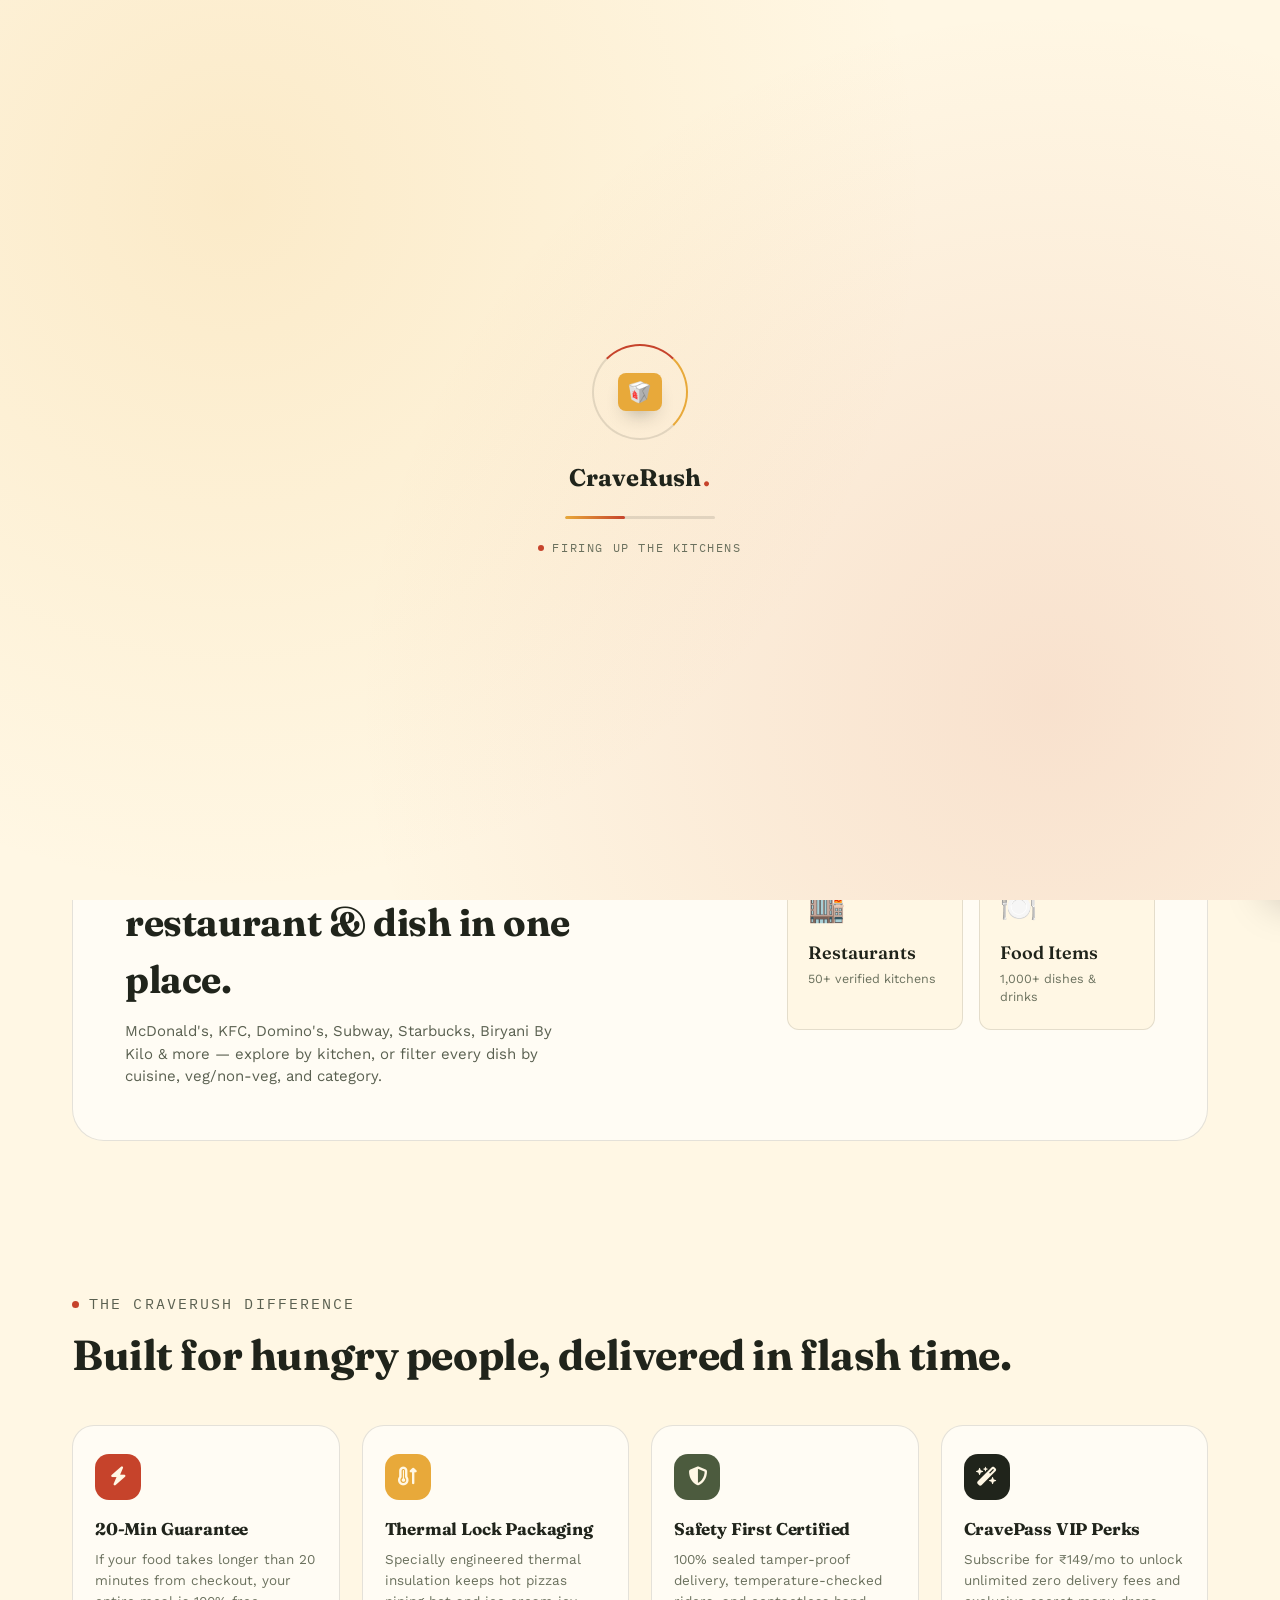
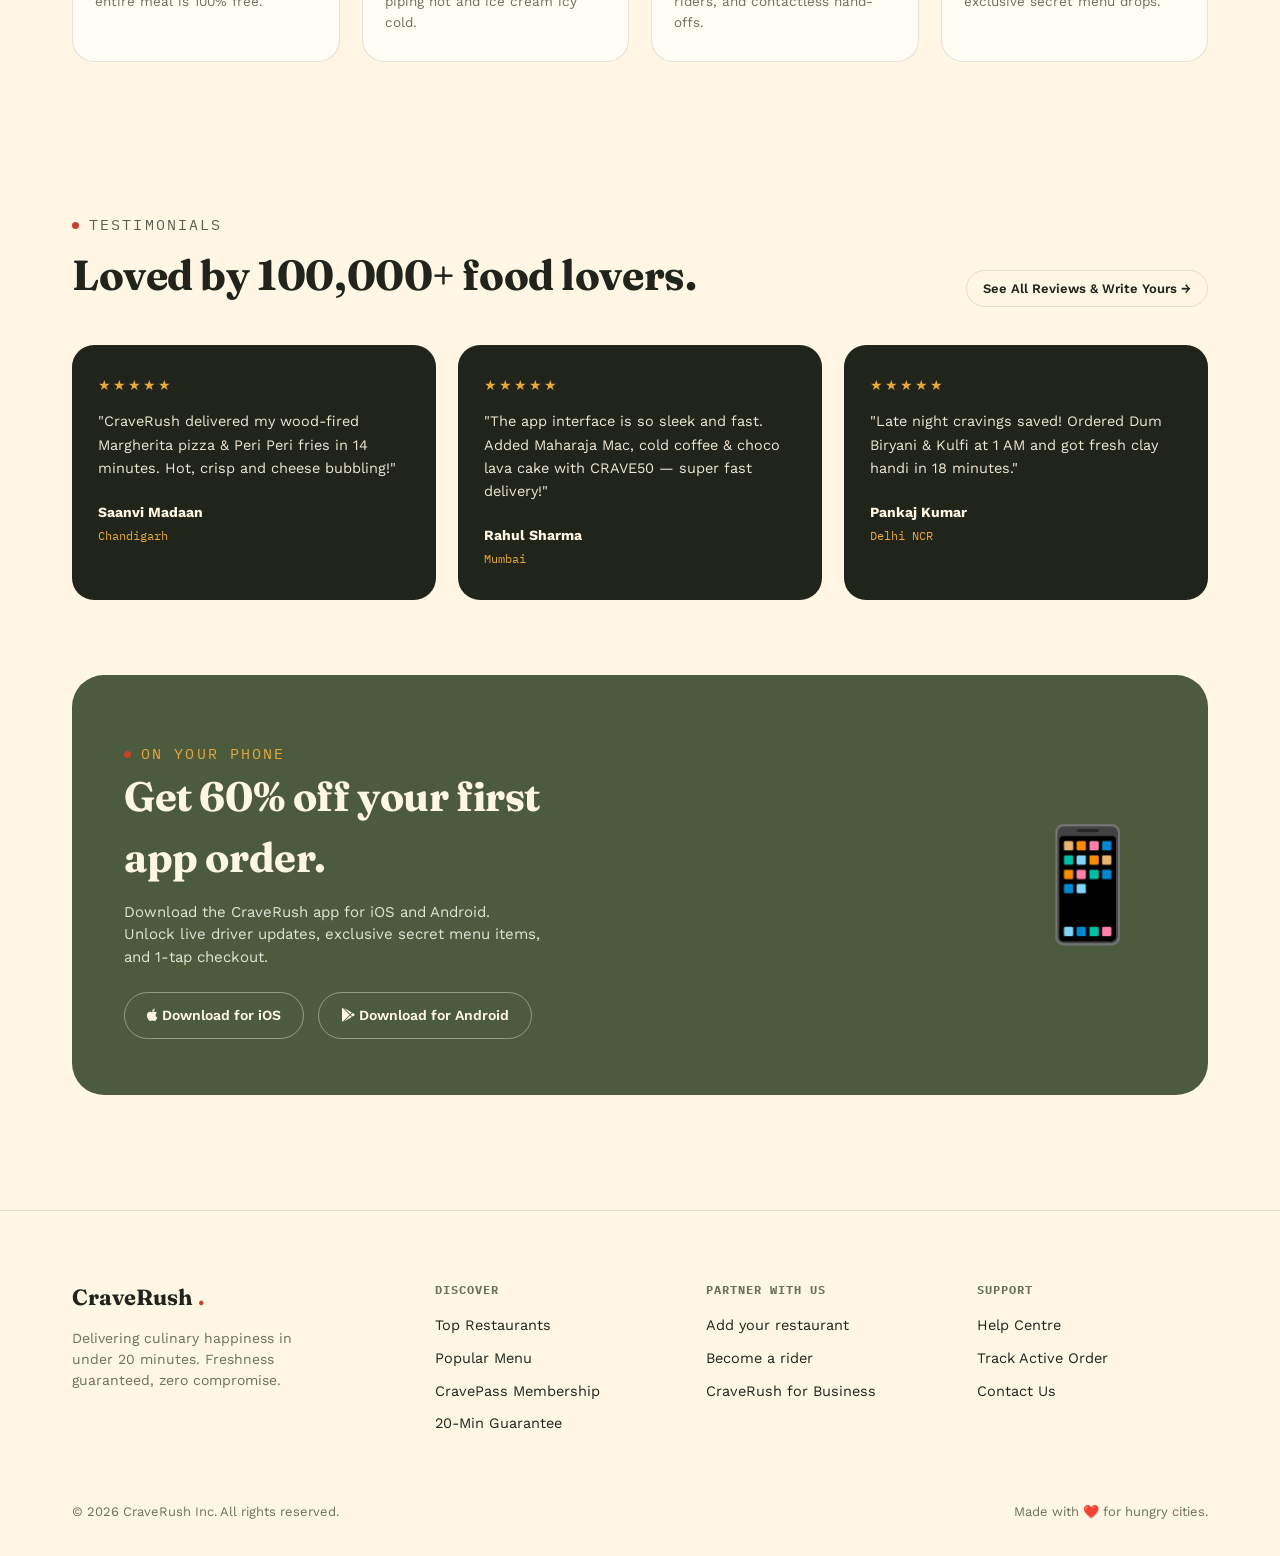
==== index.html @ e34af299 "Add files via upload 🍔 CraveRush — A modern, responsive food ordering website built with HTML, CSS &" ====
<!DOCTYPE html>
<html lang="en" class="is-loading">
<head>
  <meta charset="UTF-8">
  <meta name="viewport" content="width=device-width, initial-scale=1.0">
  <title>CraveRush — Hot, Fresh & Instant Craving Delivered</title>
  <meta name="description" content="CraveRush delivers your favorite restaurant meals hot, fresh, and fast — averaging 20 minutes to your door.">
  
  <!-- Fonts & Icons -->
  <link rel="preconnect" href="https://fonts.googleapis.com">
  <link rel="preconnect" href="https://fonts.gstatic.com" crossorigin>
  <link href="https://fonts.googleapis.com/css2?family=Fraunces:ital,opsz,wght@0,9..144,400;0,9..144,600;0,9..144,700;1,9..144,500&family=Work+Sans:wght@400;500;600;700&family=IBM+Plex+Mono:wght@400;500;700&display=swap" rel="stylesheet">
  <link rel="stylesheet" href="https://cdnjs.cloudflare.com/ajax/libs/font-awesome/6.4.0/css/all.min.css">
  
  <!-- Main Stylesheet -->
  <link rel="stylesheet" href="style.css">
</head>
<body>

  <!-- PRELOADER -->
  <div id="loader">
    <div class="loader-inner">
      <div class="loader-mark">
        <span class="loader-ring"></span>
        <div class="loader-bag">🥡</div>
      </div>
      <div class="loader-word">CraveRush<span class="dot">.</span></div>
      <div class="loader-bar"><span></span></div>
      <p class="loader-caption">Firing up the kitchens</p>
    </div>
  </div>

  <!-- NAVIGATION HEADER -->
  <header>
    <input type="checkbox" id="menu-toggle" style="display:none;">
    <nav>
      <a href="#" class="logo">CraveRush<span class="dot">.</span></a>
      
      <div class="location-picker" onclick="openModal('location-modal')">
        <i class="fa-solid fa-location-dot"></i>
        <span id="current-location-text">Sector 17, Chandigarh</span>
        <i class="fa-solid fa-chevron-down" style="font-size:10px; color:var(--muted-4);"></i>
      </div>

      <div class="nav-search" id="nav-search">
        <button type="button" class="nav-search-toggle" id="nav-search-toggle" aria-label="Search">
          <i class="fa-solid fa-magnifying-glass"></i>
        </button>
        <div class="nav-search-panel" id="nav-search-panel">
          <i class="fa-solid fa-magnifying-glass"></i>
          <input type="text" id="global-search" placeholder="Search burgers, fries, drinks, desserts..." autocomplete="off">
          <div id="search-results-dropdown" class="search-results-dropdown"></div>
        </div>
      </div>

      <ul class="nav-links">
        <li><a href="restaurants.html">Restaurants</a></li>
        <li><a href="menu.html">Food Items</a></li>
        <li><a href="orders.html">Orders</a></li>
        <li><a href="about.html">About Us</a></li>
        <li><a href="reviews.html">Reviews</a></li>
      </ul>

      <div class="nav-cta">
        <input type="checkbox" id="theme-toggle" class="theme-toggle-input">
        <label for="theme-toggle" class="theme-toggle" aria-label="Toggle dark mode">
          <i class="fa-solid fa-sun theme-icon theme-icon-sun"></i>
          <i class="fa-solid fa-moon theme-icon theme-icon-moon"></i>
          <span class="theme-toggle-knob"></span>
        </label>

        <button id="open-cart-btn" class="cart-btn" aria-label="Cart">
          <i class="fa-solid fa-bag-shopping"></i>
          <span id="cart-badge" class="cart-badge">0</span>
        </button>

        <div id="user-profile-container">
          <!-- Populated by JS -->
        </div>

        <a href="menu.html" class="btn btn-solid btn-sm">Order Now</a>

        <label for="menu-toggle" class="burger" aria-label="Open navigation menu">
          <i class="fa-solid fa-bars"></i>
        </label>
      </div>
    </nav>
  </header>

  <!-- HERO SECTION -->
  <section class="hero">
    <div class="wrap">
      <div class="hero-copy">
        <p class="eyebrow">#1 fastest food delivery in town</p>
        <h1>Hot, fresh &amp; instant<br><em>craving delivered.</em></h1>
        <p class="lede">1,000+ top chef restaurants, real-time tracking, and zero delivery fee on your first order. Satisfy your wildest cravings in under 20 minutes.</p>
        
        <div class="hero-actions">
          <a href="menu.html" class="btn btn-solid"><i class="fa-solid fa-utensils"></i> Find Food</a>
          <a href="#features" class="btn btn-ghost"><i class="fa-solid fa-circle-play"></i> See how it works</a>
        </div>

        <div class="hero-stats">
          <div><strong>50+</strong><span>Restaurants</span></div>
          <div><strong>20 min</strong><span>Avg delivery</span></div>
          <div><strong>4.8★</strong><span>50K+ reviews</span></div>
          <div><strong>10K+</strong><span>Orders</span></div>
        </div>
      </div>

      <div class="hero-visual">
        <div class="orbit-badges">
          <div class="orbit-item" style="--angle:0deg"><span class="orbit-emoji">🔥</span></div>
          <div class="orbit-item" style="--angle:60deg"><span class="orbit-emoji">🍕</span></div>
          <div class="orbit-item" style="--angle:120deg"><span class="orbit-emoji">🍣</span></div>
          <div class="orbit-item" style="--angle:180deg"><span class="orbit-emoji">🥤</span></div>
          <div class="orbit-item" style="--angle:240deg"><span class="orbit-emoji">🍰</span></div>
          <div class="orbit-item" style="--angle:300deg"><span class="orbit-emoji">🌯</span></div>
        </div>

        <div class="hero-circle">
          <img src="https://images.unsplash.com/photo-1568901346375-23c9450c58cd?auto=format&fit=crop&w=600&q=80" alt="Gourmet bacon cheeseburger">
        </div>

        <div class="floating-badge badge-1">
          <div class="badge-avatar">🔥</div>
          <div><strong>Fired up 3 min ago</strong><span>Still smoking hot</span></div>
        </div>

        <div class="floating-badge badge-2">
          <div class="badge-avatar">🛵</div>
          <div><strong>Rider Alex is close</strong><span>ETA 4 minutes</span></div>
        </div>
      </div>
    </div>
  </section>

  <!-- PROMO BANNER -->
  <div class="promo-band">
    <div class="wrap">
      <p><strong>Get 50% OFF</strong> + free delivery on orders above ₹499.</p>
      <p>Use promo code <span class="code-pill">CRAVE50</span> or <span class="code-pill">WELCOME100</span> at checkout.</p>
    </div>
  </div>

  <!-- BROWSE RESTAURANTS / FOOD ITEMS (two separate catalog pages) -->
  <section class="section" id="restaurants" style="padding-top:20px;">
    <div class="wrap">
      <div class="discover-band">
        <div class="discover-copy">
          <p class="eyebrow">1,000+ dishes, 50+ kitchens</p>
          <h2>Hungry? Browse every restaurant &amp; dish in one place.</h2>
          <p>McDonald's, KFC, Domino's, Subway, Starbucks, Biryani By Kilo &amp; more — explore by kitchen, or filter every dish by cuisine, veg/non-veg, and category.</p>
        </div>
        <div class="discover-cards">
          <a href="restaurants.html" class="discover-card">
            <span class="discover-card-icon">🏬</span>
            <span class="discover-card-title">Restaurants</span>
            <span class="discover-card-sub">50+ verified kitchens</span>
          </a>
          <a href="menu.html" class="discover-card">
            <span class="discover-card-icon">🍽️</span>
            <span class="discover-card-title">Food Items</span>
            <span class="discover-card-sub">1,000+ dishes &amp; drinks</span>
          </a>
        </div>
      </div>
    </div>
  </section>

  <!-- FEATURES SECTION -->
  <section class="section" id="features">
    <div class="wrap">
      <div class="section-head">
        <div>
          <p class="eyebrow">The CraveRush Difference</p>
          <h2>Built for hungry people, delivered in flash time.</h2>
        </div>
      </div>

      <div class="features-grid">
        <div class="feature-card">
          <div class="feature-icon gradient-1"><i class="fa-solid fa-bolt"></i></div>
          <h3>20-Min Guarantee</h3>
          <p>If your food takes longer than 20 minutes from checkout, your entire meal is 100% free.</p>
        </div>
        <div class="feature-card">
          <div class="feature-icon gradient-2"><i class="fa-solid fa-temperature-arrow-up"></i></div>
          <h3>Thermal Lock Packaging</h3>
          <p>Specially engineered thermal insulation keeps hot pizzas piping hot and ice cream icy cold.</p>
        </div>
        <div class="feature-card">
          <div class="feature-icon gradient-3"><i class="fa-solid fa-shield-halved"></i></div>
          <h3>Safety First Certified</h3>
          <p>100% sealed tamper-proof delivery, temperature-checked riders, and contactless hand-offs.</p>
        </div>
        <div class="feature-card">
          <div class="feature-icon gradient-4"><i class="fa-solid fa-wand-magic-sparkles"></i></div>
          <h3>CravePass VIP Perks</h3>
          <p>Subscribe for ₹149/mo to unlock unlimited zero delivery fees and exclusive secret menu drops.</p>
        </div>
      </div>
    </div>
  </section>

  <!-- TESTIMONIALS SECTION -->
  <section class="section" id="reviews">
    <div class="wrap">
      <div class="section-head">
        <div>
          <p class="eyebrow">Testimonials</p>
          <h2>Loved by 100,000+ food lovers.</h2>
        </div>
        <a href="reviews.html" class="btn btn-ghost btn-sm">See All Reviews &amp; Write Yours →</a>
      </div>

      <div class="reviews-grid">
        <div class="review-card">
          <span class="stars">★★★★★</span>
          <p>"CraveRush delivered my wood-fired Margherita pizza &amp; Peri Peri fries in 14 minutes. Hot, crisp and cheese bubbling!"</p>
          <div class="reviewer">
            <div><strong>Saanvi Madaan</strong><span>Chandigarh</span></div>
          </div>
        </div>
        <div class="review-card">
          <span class="stars">★★★★★</span>
          <p>"The app interface is so sleek and fast. Added Maharaja Mac, cold coffee &amp; choco lava cake with CRAVE50 — super fast delivery!"</p>
          <div class="reviewer">
            <div><strong>Rahul Sharma</strong><span>Mumbai</span></div>
          </div>
        </div>
        <div class="review-card">
          <span class="stars">★★★★★</span>
          <p>"Late night cravings saved! Ordered Dum Biryani &amp; Kulfi at 1 AM and got fresh clay handi in 18 minutes."</p>
          <div class="reviewer">
            <div><strong>Pankaj Kumar</strong><span>Delhi NCR</span></div>
          </div>
        </div>
      </div>
    </div>
  </section>

  <!-- APP PROMO BAND -->
  <section class="section" id="app" style="padding-top:0;">
    <div class="wrap">
      <div class="app-band">
        <div>
          <p class="eyebrow" style="color:var(--gold);">On your phone</p>
          <h2>Get 60% off your first app order.</h2>
          <p>Download the CraveRush app for iOS and Android. Unlock live driver updates, exclusive secret menu items, and 1-tap checkout.</p>
          <div class="app-buttons">
            <a href="#" onclick="showToast('App downloading for iOS...')"><i class="fa-brands fa-apple"></i> Download for iOS</a>
            <a href="#" onclick="showToast('App downloading for Android...')"><i class="fa-brands fa-google-play"></i> Download for Android</a>
          </div>
        </div>
        <div style="font-size:110px; line-height:1;">📱</div>
      </div>
    </div>
  </section>

  <!-- FOOTER -->
  <footer>
    <div class="wrap">
      <div class="footer-grid">
        <div class="footer-brand">
          <a href="#" class="logo">CraveRush<span class="dot">.</span></a>
          <p>Delivering culinary happiness in under 20 minutes. Freshness guaranteed, zero compromise.</p>
        </div>
        <div class="footer-col">
          <h4>Discover</h4>
          <ul>
            <li><a href="restaurants.html">Top Restaurants</a></li>
            <li><a href="menu.html">Popular Menu</a></li>
            <li><a href="about.html">CravePass Membership</a></li>
            <li><a href="#features">20-Min Guarantee</a></li>
          </ul>
        </div>
        <div class="footer-col">
          <h4>Partner With Us</h4>
          <ul>
            <li><a href="#" onclick="showToast('Merchant portal opening...')">Add your restaurant</a></li>
            <li><a href="#" onclick="showToast('Rider application form opening...')">Become a rider</a></li>
            <li><a href="#">CraveRush for Business</a></li>
          </ul>
        </div>
        <div class="footer-col">
          <h4>Support</h4>
          <ul>
            <li><a href="about.html">Help Centre</a></li>
            <li><a href="orders.html">Track Active Order</a></li>
            <li><a href="about.html">Contact Us</a></li>
          </ul>
        </div>
      </div>
      <div class="footer-bottom">
        <span>© 2026 CraveRush Inc. All rights reserved.</span>
        <span>Made with ❤️ for hungry cities.</span>
      </div>
    </div>
  </footer>

  <!-- CART DRAWER (SLIDE-OVER PANEL) -->
  <div id="cart-drawer-overlay" class="cart-drawer-overlay"></div>
  <aside id="cart-drawer" class="cart-drawer">
    <div class="cart-header">
      <h3>Your Food Bag</h3>
      <button id="close-cart-btn" class="close-btn" aria-label="Close cart"><i class="fa-solid fa-xmark"></i></button>
    </div>

    <div class="cart-body">
      <div id="cart-empty-state" class="cart-empty-state">
        <i class="fa-solid fa-bag-shopping"></i>
        <h4>Your bag is empty</h4>
        <p style="font-size:13.5px; margin-top:6px;">Add delicious dishes, sides, drinks, or desserts from the menu.</p>
      </div>

      <div id="cart-items-container">
        <!-- Rendered dynamically by JS -->
      </div>

      <div class="coupon-box">
        <input type="text" id="coupon-code" placeholder="ENTER COUPON (CRAVE50)">
        <button class="coupon-btn" onclick="applyCoupon()">APPLY</button>
      </div>
    </div>

    <div class="cart-footer">
      <div class="bill-row">
        <span>Item Subtotal</span>
        <span id="cart-subtotal">₹0</span>
      </div>
      <div class="bill-row discount" id="cart-discount-row" style="display:none;">
        <span>Promo Discount</span>
        <span id="cart-discount">-₹0</span>
      </div>
      <div class="bill-row">
        <span>Delivery Fee (20-Min Express)</span>
        <span>FREE</span>
      </div>
      <div class="bill-row">
        <span>Taxes &amp; Govt Charges (5%)</span>
        <span>Included</span>
      </div>
      <div class="bill-row total">
        <span>To Pay</span>
        <span id="cart-total">₹0</span>
      </div>

      <button class="checkout-btn" onclick="proceedToCheckout()">
        <span>Proceed to Checkout</span>
        <i class="fa-solid fa-arrow-right"></i>
      </button>
    </div>
  </aside>

  <!-- AUTH MODAL (SIGN IN / SIGN UP) -->
  <div id="auth-modal" class="modal-overlay">
    <div class="modal-content">
      <div class="modal-header">
        <h3>Welcome to CraveRush</h3>
        <button class="close-btn" onclick="closeModal('auth-modal')"><i class="fa-solid fa-xmark"></i></button>
      </div>
      <div class="modal-body">
        <!-- Shown when a user is already signed in -->
        <div id="account-view" class="account-view" style="display:none;">
          <div class="account-view-header">
            <div class="account-avatar-lg" id="account-avatar-lg">U</div>
            <div>
              <h4 id="account-name">Account</h4>
              <p class="account-email" id="account-email">—</p>
            </div>
          </div>

          <div class="account-tabs">
            <div class="account-tab active" data-tab="profile" onclick="switchAccountTab('profile')"><i class="fa-regular fa-id-card"></i> Profile</div>
            <div class="account-tab" data-tab="addresses" onclick="switchAccountTab('addresses')"><i class="fa-solid fa-location-dot"></i> Addresses</div>
            <div class="account-tab" data-tab="wallet" onclick="switchAccountTab('wallet')"><i class="fa-solid fa-wallet"></i> Wallet</div>
          </div>

          <div id="account-tab-profile" class="account-tab-panel"></div>
          <div id="account-tab-addresses" class="account-tab-panel" style="display:none;"></div>
          <div id="account-tab-wallet" class="account-tab-panel" style="display:none;"></div>

          <button type="button" class="logout-btn" onclick="logoutUser()">
            <i class="fa-solid fa-right-from-bracket"></i> Log Out
          </button>
        </div>

        <div id="auth-forms-wrap">
          <div class="auth-tabs">
            <div class="auth-tab active" onclick="switchAuthTab('signin')">Sign In</div>
            <div class="auth-tab" onclick="switchAuthTab('signup')">Sign Up</div>
          </div>

          <form id="signin-form" onsubmit="handleSignIn(event)">
            <div class="form-group">
              <label>Email Address or Mobile Number</label>
              <input type="text" id="signin-email" class="form-control" placeholder="name@domain.com or +91..." required>
            </div>
            <div class="form-group">
              <label>Password</label>
              <input type="password" class="form-control" placeholder="••••••••" required>
            </div>
            <button type="submit" class="btn btn-solid" style="width:100%; margin-top:10px;">Sign In &amp; Order</button>
          </form>

          <form id="signup-form" onsubmit="handleSignUp(event)" style="display:none;">
            <div class="form-group">
              <label>Full Name</label>
              <input type="text" id="signup-name" class="form-control" placeholder="e.g. Michelle Sharma" required>
            </div>
            <div class="form-group">
              <label>Email Address</label>
              <input type="email" id="signup-email" class="form-control" placeholder="name@domain.com" required>
            </div>
            <div class="form-group">
              <label>Mobile Number</label>
              <input type="tel" id="signup-phone" class="form-control" placeholder="+91 98765 43210" required>
            </div>
            <div class="form-group">
              <label>Password</label>
              <input type="password" class="form-control" placeholder="Create strong password" required>
            </div>
            <button type="submit" class="btn btn-solid" style="width:100%; margin-top:10px;">Create Account</button>
          </form>
        </div>
      </div>
    </div>
  </div>

  <!-- LOCATION SELECTOR MODAL -->
  <div id="location-modal" class="modal-overlay">
    <div class="modal-content" style="max-width:500px;">
      <div class="modal-header">
        <h3>Select Delivery Location</h3>
        <button class="close-btn" onclick="closeModal('location-modal')"><i class="fa-solid fa-xmark"></i></button>
      </div>
      <div class="modal-body">
        <div class="form-group">
          <label>Type Your Address / Sector</label>
          <input type="text" id="custom-location-input" class="form-control" placeholder="Enter landmark, sector, or city...">
        </div>
        <button class="btn btn-solid" style="width:100%; margin-bottom:20px;" onclick="selectCustomLocation()">Set Delivery Location</button>

        <label style="font-size:13px; font-weight:600; color:var(--muted-3); display:block; margin-bottom:10px;">POPULAR CITIES &amp; SECTORS</label>
        <div style="display:flex; flex-direction:column; gap:8px;">
          <div class="dropdown-item" onclick="setLocation('Sector 17, Chandigarh')"><i class="fa-solid fa-location-dot" style="color:var(--chili);"></i> Sector 17, Chandigarh</div>
          <div class="dropdown-item" onclick="setLocation('Connaught Place, New Delhi')"><i class="fa-solid fa-location-dot" style="color:var(--chili);"></i> Connaught Place, New Delhi</div>
          <div class="dropdown-item" onclick="setLocation('Bandra West, Mumbai')"><i class="fa-solid fa-location-dot" style="color:var(--chili);"></i> Bandra West, Mumbai</div>
          <div class="dropdown-item" onclick="setLocation('Indiranagar, Bengaluru')"><i class="fa-solid fa-location-dot" style="color:var(--chili);"></i> Indiranagar, Bengaluru</div>
          <div class="dropdown-item" onclick="setLocation('Cyber City, Gurugram')"><i class="fa-solid fa-location-dot" style="color:var(--chili);"></i> Cyber City, Gurugram</div>
        </div>
      </div>
    </div>
  </div>

  <!-- LIVE ORDER TRACKING MODAL -->
  <div id="tracking-modal" class="modal-overlay">
    <div class="modal-content" id="tracking-modal-content">
      <!-- Rendered dynamically by JS -->
    </div>
  </div>

  <!-- RESTAURANT MENU MODAL -->
  <div id="restaurant-menu-modal" class="modal-overlay">
    <div class="modal-content" id="restaurant-menu-content" style="max-width:680px;">
      <!-- Rendered dynamically by JS -->
    </div>
  </div>

  <!-- TOAST NOTIFICATION CONTAINER -->
  <div id="toast-container"></div>

  <!-- Main JavaScript File -->
  <script src="app.js"></script>
</body>
</html>
---- style.css ----
:root {
  --ink: #20241B;
  --paper: #FFF7E4;
  --card: #FFFCF4;
  --gold: #E8A93A;
  --chili: #C6432B;
  --chili-hover: #AA341E;
  --leaf: #4C5B3E;
  --leaf-light: #EBF3E6;
  --steel: #AEB6A8;
  --line: rgba(32, 36, 27, 0.12);
  --shadow: 0 18px 40px -20px rgba(32, 36, 27, 0.35);
  --shadow-lg: 0 24px 60px -15px rgba(32, 36, 27, 0.45);
  --radius: 22px;
  --radius-sm: 12px;
  --font-display: 'Fraunces', serif;
  --font-body: 'Work Sans', sans-serif;
  --font-mono: 'IBM Plex Mono', monospace;

  --muted-1: #4b5044;
  --muted-2: #5a6050;
  --muted-3: #6b715e;
  --muted-4: #8a9078;
  --muted-5: #9aa08c;
  --header-bg: rgba(255, 247, 228, 0.88);
  --tag-bg: rgba(255, 247, 228, 0.95);
  --review-text: #ede7d4;
  --app-band-text: #dfe6d4;
  --modal-overlay: rgba(18, 20, 23, 0.7);
  --veg-color: #2e7d32;
  --nonveg-color: #c62828;
}

/* ============ DARK THEME ============ */
html:has(#theme-toggle:checked) {
  --ink: #F4F1E6;
  --paper: #121417;
  --card: #1B1E22;
  --gold: #F2B84B;
  --chili: #FF6B4A;
  --chili-hover: #E05333;
  --leaf: #8FBF7A;
  --leaf-light: #1E2819;
  --steel: #4A5048;
  --line: rgba(244, 241, 230, 0.12);
  --shadow: 0 18px 40px -20px rgba(0, 0, 0, 0.65);
  --shadow-lg: 0 24px 60px -15px rgba(0, 0, 0, 0.8);

  --muted-1: #C7C2AF;
  --muted-2: #A8A594;
  --muted-3: #9A9686;
  --muted-4: #8A9078;
  --muted-5: #6E7263;
  --header-bg: rgba(18, 20, 23, 0.88);
  --tag-bg: rgba(27, 30, 34, 0.95);
  --review-text: #1B1E22;
  --app-band-text: #1B2416;
  --modal-overlay: rgba(0, 0, 0, 0.82);
}

* {
  box-sizing: border-box;
  margin: 0;
  padding: 0;
}
html {
  scroll-behavior: smooth;
}
* {
  transition: background-color 0.25s ease, color 0.25s ease, border-color 0.25s ease, box-shadow 0.25s ease;
}

body {
  background: var(--paper);
  color: var(--ink);
  font-family: var(--font-body);
  line-height: 1.5;
  overflow-x: hidden;
}

img {
  max-width: 100%;
  display: block;
}
a {
  color: inherit;
  text-decoration: none;
}
ul {
  list-style: none;
}
button, input, select, textarea {
  font-family: inherit;
}
button {
  cursor: pointer;
  border: none;
}

.wrap {
  max-width: 1200px;
  margin: 0 auto;
  padding: 0 32px;
}

/* Typography & Utilities */
h1, h2, h3, h4 {
  font-family: var(--font-display);
  font-weight: 700;
  letter-spacing: -0.01em;
  color: var(--ink);
}

.eyebrow {
  font-family: var(--font-mono);
  font-size: 12.5px;
  letter-spacing: 0.14em;
  text-transform: uppercase;
  color: var(--chili);
  display: inline-flex;
  align-items: center;
  gap: 10px;
}
.eyebrow::before {
  content: "";
  width: 7px;
  height: 7px;
  border-radius: 50%;
  background: var(--chili);
  display: inline-block;
}

.btn {
  display: inline-flex;
  align-items: center;
  justify-content: center;
  gap: 8px;
  padding: 14px 26px;
  border-radius: 100px;
  font-family: var(--font-body);
  font-weight: 600;
  font-size: 15px;
  transition: transform .25s ease, box-shadow .25s ease, background .25s ease, color .25s ease;
}
.btn-solid {
  background: var(--chili);
  color: #FFF7E4;
  box-shadow: 0 10px 24px -10px rgba(198, 67, 43, 0.65);
}
.btn-solid:hover {
  background: var(--chili-hover);
  transform: translateY(-2px);
  box-shadow: 0 16px 30px -12px rgba(198, 67, 43, 0.75);
}
.btn-ghost {
  background: transparent;
  color: var(--ink);
  border: 1.5px solid var(--line);
}
.btn-ghost:hover {
  background: var(--ink);
  color: var(--paper);
  transform: translateY(-2px);
}
.btn-sm {
  padding: 8px 16px;
  font-size: 13px;
}

/* Veg / Non-Veg Badges */
.diet-icon {
  display: inline-flex;
  align-items: center;
  justify-content: center;
  width: 16px;
  height: 16px;
  border-radius: 4px;
  padding: 2px;
  flex-shrink: 0;
}
.diet-icon.veg {
  border: 1.5px solid var(--veg-color);
}
.diet-icon.veg::after {
  content: "";
  width: 7px;
  height: 7px;
  border-radius: 50%;
  background: var(--veg-color);
}
.diet-icon.non-veg {
  border: 1.5px solid var(--nonveg-color);
}
.diet-icon.non-veg::after {
  content: "";
  width: 0;
  height: 0;
  border-left: 4px solid transparent;
  border-right: 4px solid transparent;
  border-bottom: 7px solid var(--nonveg-color);
}

/* ---------- PRELOADER ---------- */
html.is-loading {
  overflow: hidden;
}
#loader {
  position: fixed;
  inset: 0;
  z-index: 9999;
  background: var(--paper);
  display: flex;
  align-items: center;
  justify-content: center;
  transition: opacity .6s ease, visibility .6s ease;
}
#loader::before {
  content: "";
  position: absolute;
  inset: 0;
  background:
    radial-gradient(circle at 18% 22%, rgba(232, 169, 58, 0.16), transparent 55%),
    radial-gradient(circle at 82% 78%, rgba(198, 67, 43, 0.12), transparent 55%);
}
#loader.loader-hidden {
  opacity: 0;
  visibility: hidden;
  pointer-events: none;
}
.loader-inner {
  position: relative;
  display: flex;
  flex-direction: column;
  align-items: center;
  gap: 20px;
}
.loader-mark {
  position: relative;
  width: 96px;
  height: 96px;
  display: flex;
  align-items: center;
  justify-content: center;
}
.loader-ring {
  position: absolute;
  inset: 0;
  border-radius: 50%;
  border: 2px solid var(--line);
  border-top-color: var(--chili);
  border-right-color: var(--gold);
  animation: loaderSpin 1.1s linear infinite;
}
@keyframes loaderSpin { to { transform: rotate(360deg); } }
.loader-bag {
  width: 44px;
  height: 38px;
  border-radius: 8px;
  background: var(--gold);
  display: flex;
  align-items: center;
  justify-content: center;
  font-size: 20px;
  box-shadow: 0 10px 20px -10px rgba(32, 36, 27, 0.45);
  animation: loaderBob 1.4s ease-in-out infinite;
}
@keyframes loaderBob { 0%,100% { transform: translateY(0); } 50% { transform: translateY(-6px); } }
.loader-word {
  font-family: var(--font-display);
  font-weight: 700;
  font-size: 24px;
  color: var(--ink);
  display: flex;
  align-items: center;
  gap: 2px;
}
.loader-word .dot { color: var(--chili); }
.loader-caption {
  font-family: var(--font-mono);
  font-size: 11.5px;
  letter-spacing: .14em;
  text-transform: uppercase;
  color: var(--muted-3);
  display: flex;
  align-items: center;
  gap: 8px;
}
.loader-caption::before {
  content: "";
  width: 6px;
  height: 6px;
  border-radius: 50%;
  background: var(--chili);
  animation: loaderPulse 1.2s ease-in-out infinite;
}
@keyframes loaderPulse { 0%,100% { opacity: .3; } 50% { opacity: 1; } }
.loader-bar {
  width: 150px;
  height: 3px;
  border-radius: 3px;
  background: var(--line);
  overflow: hidden;
}
.loader-bar span {
  display: block;
  height: 100%;
  width: 40%;
  border-radius: 3px;
  background: linear-gradient(90deg, var(--gold), var(--chili));
  animation: loaderBar 1.3s ease-in-out infinite;
}
@keyframes loaderBar {
  0% { transform: translateX(-100%); }
  100% { transform: translateX(350%); }
}

/* ---------- HEADER & NAV ---------- */
header {
  position: sticky;
  top: 0;
  z-index: 100;
  background: var(--header-bg);
  backdrop-filter: blur(14px);
  border-bottom: 1px solid var(--line);
}
nav {
  display: flex;
  align-items: center;
  gap: 20px;
  padding: 14px 32px;
  max-width: 1280px;
  margin: 0 auto;
}
.logo {
  font-family: var(--font-display);
  font-weight: 700;
  font-size: 22px;
  display: flex;
  align-items: center;
  gap: 6px;
  flex-shrink: 0;
}
.logo .dot { color: var(--chili); }

.location-picker {
  display: flex;
  align-items: center;
  gap: 6px;
  padding: 6px 12px;
  background: var(--card);
  border: 1px solid var(--line);
  border-radius: 100px;
  font-size: 13px;
  font-weight: 500;
  color: var(--ink);
  cursor: pointer;
  flex-shrink: 0;
}
.location-picker i { color: var(--chili); }

/* Search lives behind a dedicated toggle button rather than an inline bar,
   so it can never be squeezed to nothing by the other nav items competing
   for space (this happened on common laptop widths ~1024-1400px, where the
   old flexible bar would shrink toward 0 and effectively disappear). */
.nav-search {
  position: relative;
  flex-shrink: 0;
}
.nav-search-toggle {
  width: 38px;
  height: 38px;
  border-radius: 50%;
  background: var(--card);
  border: 1px solid var(--line);
  display: flex;
  align-items: center;
  justify-content: center;
  cursor: pointer;
  color: var(--muted-4);
  font-size: 14px;
  padding: 0;
  flex-shrink: 0;
  transition: color .2s ease, border-color .2s ease;
}
.nav-search-toggle:hover, .nav-search-toggle.active { color: var(--chili); border-color: var(--chili); }

.nav-search-panel {
  position: absolute;
  top: calc(100% + 12px);
  left: 50%;
  transform: translateX(-50%) translateY(-6px);
  width: 340px;
  max-width: min(90vw, 340px);
  display: flex;
  align-items: center;
  gap: 10px;
  background: var(--card);
  border: 1px solid var(--line);
  border-radius: 100px;
  padding: 9px 16px;
  box-shadow: var(--shadow-lg);
  opacity: 0;
  visibility: hidden;
  transition: opacity .2s ease, transform .2s ease, visibility .2s ease;
  z-index: 210;
}
.nav-search-panel.active {
  opacity: 1;
  visibility: visible;
  transform: translateX(-50%) translateY(0);
}
.nav-search-panel > i { color: var(--muted-4); font-size: 13px; flex-shrink: 0; }
.nav-search-panel input {
  border: none;
  background: transparent;
  outline: none;
  width: 100%;
  font-family: var(--font-body);
  font-size: 13.5px;
  color: var(--ink);
}
.nav-search-panel input::placeholder { color: var(--muted-5); }

/* Search Suggestions Dropdown (nested inside the panel, so it opens directly
   under the input instead of under the small toggle button). */
.search-results-dropdown {
  position: absolute;
  top: calc(100% + 10px);
  left: 0;
  right: 0;
  min-width: 320px;
  background: var(--card);
  border: 1px solid var(--line);
  border-radius: var(--radius-sm);
  box-shadow: var(--shadow-lg);
  padding: 8px;
  max-height: 420px;
  overflow-y: auto;
  z-index: 200;
  opacity: 0;
  visibility: hidden;
  transform: translateY(-6px);
  transition: opacity .2s ease, transform .2s ease, visibility .2s ease;
}
.search-results-dropdown.active {
  opacity: 1;
  visibility: visible;
  transform: translateY(0);
}
.search-group-label {
  font-family: var(--font-mono);
  font-size: 10.5px;
  letter-spacing: .1em;
  text-transform: uppercase;
  color: var(--muted-4);
  padding: 8px 10px 4px;
}
.search-result-row {
  display: flex;
  align-items: center;
  gap: 12px;
  padding: 8px 10px;
  border-radius: var(--radius-sm);
  cursor: pointer;
}
.search-result-row:hover { background: var(--paper); }
.search-result-row img {
  width: 38px;
  height: 38px;
  border-radius: 10px;
  object-fit: cover;
  flex-shrink: 0;
}
.search-result-info { flex: 1; min-width: 0; }
.search-result-info strong {
  display: block;
  font-size: 13.5px;
  font-weight: 600;
  color: var(--ink);
  white-space: nowrap;
  overflow: hidden;
  text-overflow: ellipsis;
}
.search-result-info span {
  display: block;
  font-size: 12px;
  color: var(--muted-3);
  white-space: nowrap;
  overflow: hidden;
  text-overflow: ellipsis;
}
.search-result-row > i { color: var(--muted-4); font-size: 11px; }
.search-empty {
  display: flex;
  align-items: center;
  gap: 10px;
  padding: 16px 10px;
  color: var(--muted-3);
  font-size: 13.5px;
}
.search-empty i { color: var(--muted-4); }

/* Flash highlight when landing on a dish via search */
@keyframes searchHighlightPulse {
  0%, 100% { box-shadow: 0 0 0 0 rgba(198, 67, 43, 0); }
  30% { box-shadow: 0 0 0 4px rgba(198, 67, 43, 0.45); }
}
.dish-card.search-highlight {
  border-color: var(--chili);
  animation: searchHighlightPulse 1.1s ease;
}

.nav-links {
  display: flex;
  align-items: center;
  gap: 24px;
  font-size: 14.5px;
  font-weight: 500;
  flex-shrink: 0;
}
.nav-links a { position: relative; padding: 4px 0; white-space: nowrap; }
.nav-links a::after {
  content: "";
  position: absolute;
  left: 0;
  bottom: 0;
  height: 2px;
  width: 0;
  background: var(--chili);
  transition: width .3s ease;
}
.nav-links a:hover::after, .nav-links a.active::after { width: 100%; }

.nav-cta {
  display: flex;
  align-items: center;
  gap: 14px;
  flex-shrink: 0;
  margin-left: auto;
}

/* Theme Toggle */
.theme-toggle-input {
  position: absolute;
  opacity: 0;
  pointer-events: none;
  width: 1px;
  height: 1px;
}
.theme-toggle {
  position: relative;
  display: inline-flex;
  align-items: center;
  width: 50px;
  height: 26px;
  flex-shrink: 0;
  padding: 0 4px;
  border-radius: 100px;
  background: var(--ink);
  border: 1.5px solid var(--line);
  cursor: pointer;
}
.theme-toggle-knob {
  position: absolute;
  top: 1px;
  left: 1px;
  width: 21px;
  height: 21px;
  border-radius: 50%;
  background: var(--paper);
  box-shadow: 0 2px 6px rgba(0, 0, 0, 0.35);
  transition: transform .3s ease;
}
.theme-icon {
  position: relative;
  z-index: 1;
  font-size: 10.5px;
  width: 20px;
  text-align: center;
  color: var(--paper);
}
.theme-icon-sun { margin-right: auto; }
.theme-icon-moon { margin-left: auto; }

#theme-toggle:checked ~ .theme-toggle .theme-toggle-knob { transform: translateX(24px); }
#theme-toggle:checked ~ .theme-toggle .theme-icon-moon { color: var(--gold); }
#theme-toggle:not(:checked) ~ .theme-toggle .theme-icon-sun { color: var(--gold); }

/* Cart Nav Button */
.cart-btn {
  position: relative;
  width: 40px;
  height: 40px;
  border-radius: 50%;
  border: 1.5px solid var(--line);
  background: var(--card);
  display: flex;
  align-items: center;
  justify-content: center;
  font-size: 15px;
  color: var(--ink);
}
.cart-btn:hover {
  background: var(--ink);
  color: var(--paper);
  border-color: var(--ink);
}
.cart-badge {
  position: absolute;
  top: -5px;
  right: -5px;
  min-width: 18px;
  height: 18px;
  padding: 0 4px;
  background: var(--chili);
  color: #FFF7E4;
  font-family: var(--font-mono);
  font-size: 10.5px;
  font-weight: 700;
  border-radius: 50%;
  display: flex;
  align-items: center;
  justify-content: center;
  border: 2px solid var(--paper);
}

/* User Session Profile Header */
.user-profile-btn {
  display: flex;
  align-items: center;
  gap: 8px;
  padding: 6px 14px;
  border-radius: 100px;
  background: var(--card);
  border: 1px solid var(--line);
  font-size: 13.5px;
  font-weight: 600;
  color: var(--ink);
  cursor: pointer;
}
.user-avatar {
  width: 26px;
  height: 26px;
  border-radius: 50%;
  background: var(--chili);
  color: #FFF7E4;
  display: flex;
  align-items: center;
  justify-content: center;
  font-size: 12px;
  font-weight: 700;
}

.burger { display: none; }

/* Header Veg-Only Preference Toggle (styled like the dark mode switch) */
.veg-switch {
  display: inline-flex;
  align-items: center;
  flex-shrink: 0;
}
.veg-switch-input {
  position: absolute;
  opacity: 0;
  pointer-events: none;
  width: 1px;
  height: 1px;
}
.veg-switch-track {
  position: relative;
  display: inline-flex;
  align-items: center;
  width: 50px;
  height: 26px;
  flex-shrink: 0;
  padding: 0 4px;
  border-radius: 100px;
  background: var(--ink);
  border: 1.5px solid var(--line);
  cursor: pointer;
}
.veg-switch-knob {
  position: absolute;
  top: 1px;
  left: 1px;
  width: 21px;
  height: 21px;
  border-radius: 50%;
  background: var(--paper);
  box-shadow: 0 2px 6px rgba(0, 0, 0, 0.35);
  transition: transform .3s ease;
}
.veg-switch-icon {
  position: relative;
  z-index: 1;
  font-size: 10.5px;
  width: 20px;
  text-align: center;
  opacity: .45;
  transition: opacity .2s ease;
}
.veg-switch-icon-all { margin-right: auto; }
.veg-switch-icon-veg { margin-left: auto; }

#veg-only-toggle:checked ~ .veg-switch-track .veg-switch-knob { transform: translateX(24px); }
#veg-only-toggle:checked ~ .veg-switch-track .veg-switch-icon-veg { opacity: 1; }
#veg-only-toggle:not(:checked) ~ .veg-switch-track .veg-switch-icon-all { opacity: 1; }

/* Account View (Logged-in Auth Modal Panel) */
.account-view { text-align: left; }
.account-view-header {
  display: flex;
  align-items: center;
  gap: 16px;
  margin-bottom: 22px;
}
.account-avatar-lg {
  width: 64px;
  height: 64px;
  flex-shrink: 0;
  border-radius: 50%;
  background: var(--chili);
  color: #FFF7E4;
  font-family: var(--font-display);
  font-size: 26px;
  font-weight: 700;
  display: flex;
  align-items: center;
  justify-content: center;
}
.account-view h4 { font-size: 18px; margin-bottom: 2px; }
.account-view .account-email { font-size: 13.5px; color: var(--muted-3); }

/* Profile / Addresses / Wallet tab bar */
.account-tabs {
  display: flex;
  background: var(--paper);
  padding: 4px;
  border-radius: 100px;
  margin-bottom: 22px;
  border: 1px solid var(--line);
}
.account-tab {
  flex: 1;
  display: flex;
  align-items: center;
  justify-content: center;
  gap: 6px;
  padding: 10px 0;
  text-align: center;
  font-weight: 600;
  font-size: 13px;
  border-radius: 100px;
  color: var(--muted-2);
  cursor: pointer;
  transition: all .25s ease;
}
.account-tab.active {
  background: var(--chili);
  color: #FFF7E4;
}
.account-tab-panel { text-align: left; }

.empty-tab-state {
  text-align: center;
  padding: 30px 10px;
  color: var(--muted-3);
}
.empty-tab-state i { font-size: 30px; margin-bottom: 10px; display: block; }

/* Addresses tab */
.address-list { display: flex; flex-direction: column; gap: 12px; margin-bottom: 16px; }
.address-card {
  padding: 16px;
  background: var(--paper);
  border: 1.5px solid var(--line);
  border-radius: var(--radius-sm);
}
.address-card.is-default { border-color: var(--chili); }
.address-card-top {
  display: flex;
  align-items: center;
  justify-content: space-between;
  margin-bottom: 6px;
}
.address-card-label {
  font-weight: 700;
  font-size: 14px;
  display: flex;
  align-items: center;
  gap: 8px;
  color: var(--ink);
}
.address-card-label i { color: var(--chili); width: 14px; }
.address-default-badge {
  font-size: 11px;
  font-weight: 700;
  text-transform: uppercase;
  letter-spacing: .04em;
  color: var(--chili);
  background: rgba(198, 67, 43, 0.12);
  padding: 3px 10px;
  border-radius: 100px;
}
.address-card-text { font-size: 13px; color: var(--muted-2); line-height: 1.5; }
.address-card-actions {
  display: flex;
  gap: 8px;
  margin-top: 12px;
  flex-wrap: wrap;
}
.address-card-actions .btn-sm { padding: 7px 14px; font-size: 12.5px; }
.address-delete-btn:hover { border-color: var(--chili); color: var(--chili); }

/* Wallet tab */
.wallet-balance-card {
  background: var(--leaf);
  color: var(--paper);
  border-radius: var(--radius-sm);
  padding: 20px;
  display: flex;
  align-items: center;
  justify-content: space-between;
  margin-bottom: 14px;
}
.wallet-balance-label {
  font-size: 13px;
  font-weight: 600;
  display: flex;
  align-items: center;
  gap: 8px;
}
.wallet-balance-amount {
  font-family: var(--font-display);
  font-size: 26px;
  font-weight: 700;
}
.wallet-quick-amounts {
  display: flex;
  gap: 10px;
}
.wallet-quick-amounts .btn { flex: 1; }
.wallet-tx-list { display: flex; flex-direction: column; gap: 2px; max-height: 220px; overflow-y: auto; }
.wallet-tx-row {
  display: flex;
  align-items: center;
  justify-content: space-between;
  padding: 12px 4px;
  border-bottom: 1px solid var(--line);
  font-size: 13.5px;
}
.wallet-tx-row:last-child { border-bottom: none; }
.wallet-tx-row div { display: flex; flex-direction: column; gap: 2px; }
.wallet-tx-row div span { font-size: 12px; color: var(--muted-3); }
.wallet-tx-amount { font-weight: 700; font-family: var(--font-mono); }
.wallet-tx-amount.credit { color: var(--veg-color); }
.wallet-tx-amount.debit { color: var(--nonveg-color); }

.logout-btn {
  width: 100%;
  margin-top: 22px;
  padding: 13px 0;
  border-radius: 100px;
  border: 1.5px solid var(--chili);
  background: transparent;
  color: var(--chili);
  font-family: var(--font-body);
  font-size: 14.5px;
  font-weight: 700;
  cursor: pointer;
  display: flex;
  align-items: center;
  justify-content: center;
  gap: 8px;
  transition: all .2s ease;
}
.logout-btn:hover { background: var(--chili); color: #FFF7E4; }

/* ---------- HERO ---------- */
.hero {
  padding: 60px 0 50px;
  position: relative;
  overflow: hidden;
}
.hero .wrap {
  display: grid;
  grid-template-columns: 1.05fr 0.95fr;
  gap: 40px;
  align-items: center;
}
.hero h1 {
  font-size: clamp(36px, 4.8vw, 62px);
  line-height: 1.04;
  margin: 16px 0 20px;
}
.hero h1 em {
  font-style: italic;
  color: var(--chili);
}
.hero p.lede {
  font-size: 17.5px;
  color: var(--muted-1);
  max-width: 480px;
  margin-bottom: 28px;
}
.hero-actions {
  display: flex;
  gap: 14px;
  margin-bottom: 38px;
  flex-wrap: wrap;
}
.hero-stats {
  display: flex;
  gap: 32px;
  flex-wrap: wrap;
}
.hero-stats div { font-family: var(--font-mono); }
.hero-stats strong {
  display: block;
  font-size: 22px;
  font-family: var(--font-display);
  font-weight: 700;
}
.hero-stats span {
  font-size: 11px;
  color: var(--muted-3);
  letter-spacing: .06em;
  text-transform: uppercase;
}

/* Hero Visual / Orbit Badges */
.hero-visual {
  position: relative;
  width: 100%;
  max-width: 480px;
  aspect-ratio: 1/1;
  margin: 0 auto;
}
.hero-circle {
  position: absolute;
  top: 50%;
  left: 50%;
  transform: translate(-50%, -50%);
  width: 65%;
  height: 65%;
  border-radius: 50%;
  overflow: hidden;
  border: 8px solid var(--card);
  box-shadow: var(--shadow);
  z-index: 2;
}
.hero-circle img {
  width: 100%;
  height: 100%;
  object-fit: cover;
  display: block;
}
.orbit-badges {
  position: absolute;
  inset: 0;
  z-index: 1;
  animation: orbitSpin 24s linear infinite;
}
.orbit-item {
  position: absolute;
  top: 50%;
  left: 50%;
  width: 52px;
  height: 52px;
  margin: -26px 0 0 -26px;
  transform: rotate(var(--angle)) translate(min(210px, 44%));
}
.orbit-emoji {
  display: flex;
  align-items: center;
  justify-content: center;
  width: 100%;
  height: 100%;
  background: var(--card);
  border: 1px solid var(--line);
  border-radius: 50%;
  font-size: 22px;
  box-shadow: var(--shadow);
  animation: orbitCounterSpin 24s linear infinite;
}
@keyframes orbitSpin { to { transform: rotate(360deg); } }
@keyframes orbitCounterSpin { to { transform: rotate(-360deg); } }

.floating-badge {
  position: absolute;
  display: flex;
  align-items: center;
  gap: 12px;
  background: var(--card);
  border: 1px solid var(--line);
  border-radius: 16px;
  padding: 10px 14px;
  box-shadow: var(--shadow);
  max-width: 220px;
  animation: badgeBob 4.5s ease-in-out infinite;
}
.floating-badge .badge-avatar { font-size: 22px; line-height: 1; }
.floating-badge strong { display: block; font-size: 12.5px; font-family: var(--font-body); }
.floating-badge span { font-size: 11px; color: var(--muted-3); }
.badge-1 { top: 12%; left: -2%; z-index: 3; animation-delay: .2s; }
.badge-2 { bottom: 14%; right: -2%; z-index: 3; animation-delay: 1.4s; }
@keyframes badgeBob { 0%,100% { transform: translateY(0); } 50% { transform: translateY(-8px); } }

/* PROMO BAND */
.promo-band {
  background: var(--ink);
  color: var(--paper);
  padding: 18px 0;
  margin: 10px 0 0;
}
.promo-band .wrap {
  display: flex;
  align-items: center;
  justify-content: space-between;
  flex-wrap: wrap;
  gap: 12px;
}
.promo-band p { font-family: var(--font-mono); font-size: 13.5px; letter-spacing: .02em; }
.promo-band .code-pill {
  background: var(--gold);
  color: #20241B;
  font-weight: 700;
  padding: 3px 10px;
  border-radius: 100px;
  margin: 0 4px;
}
.promo-band strong { font-family: var(--font-display); font-size: 16.5px; font-weight: 600; }

/* SECTIONS */
.section { padding: 75px 0; }
.section-head {
  display: flex;
  justify-content: space-between;
  align-items: flex-end;
  margin-bottom: 38px;
  flex-wrap: wrap;
  gap: 16px;
}
.section-head h2 { font-size: clamp(28px, 3.4vw, 42px); margin-top: 8px; }
.section-head p { max-width: 420px; color: var(--muted-2); font-size: 15px; }

/* "View All" CTA row under homepage preview grids */
.view-all-row {
  display: flex;
  justify-content: center;
  margin-top: 32px;
}

/* CATEGORY & PILL FILTERS */
.category-bar {
  display: flex;
  flex-wrap: wrap;
  gap: 10px;
  margin-bottom: 32px;
}
.cat-pill {
  font-family: var(--font-mono);
  font-size: 12px;
  letter-spacing: .04em;
  text-transform: uppercase;
  padding: 8px 16px;
  border-radius: 100px;
  border: 1.5px solid var(--line);
  color: var(--muted-2);
  background: var(--card);
  cursor: pointer;
  transition: all .25s ease;
}
.cat-pill.active, .cat-pill:hover {
  background: var(--chili);
  border-color: var(--chili);
  color: #FFF7E4;
}

/* RESTAURANTS GRID ("Verified Partners") */
.restaurant-grid {
  display: grid;
  grid-template-columns: repeat(3, 1fr);
  gap: 24px;
}
.restaurant-card {
  background: var(--card);
  border: 1px solid var(--line);
  border-radius: var(--radius);
  overflow: hidden;
  transition: transform .35s ease, box-shadow .35s ease;
}
.restaurant-card:hover {
  transform: translateY(-6px);
  box-shadow: var(--shadow);
}
.restaurant-media {
  position: relative;
  height: 180px;
  overflow: hidden;
}
.restaurant-media img {
  width: 100%;
  height: 100%;
  object-fit: cover;
  transition: transform .5s ease;
}
.restaurant-card:hover .restaurant-media img {
  transform: scale(1.06);
}
.verified-tag {
  position: absolute;
  top: 12px;
  right: 12px;
  background: var(--leaf-light);
  color: var(--leaf);
  border: 1px solid var(--leaf);
  font-family: var(--font-mono);
  font-size: 11px;
  font-weight: 600;
  padding: 4px 10px;
  border-radius: 100px;
}
.restaurant-body {
  padding: 20px 22px 24px;
}
.restaurant-title {
  display: flex;
  align-items: center;
  justify-content: space-between;
  margin-bottom: 6px;
}
.restaurant-title h3 { font-size: 19px; font-family: var(--font-display); }
.restaurant-meta {
  display: flex;
  align-items: center;
  gap: 12px;
  font-size: 13.5px;
  color: var(--muted-1);
  margin-bottom: 14px;
}
.rating-badge {
  display: inline-flex;
  align-items: center;
  gap: 4px;
  background: #E8F5E9;
  color: #2E7D32;
  font-weight: 700;
  font-size: 12.5px;
  padding: 2px 8px;
  border-radius: 6px;
}
.restaurant-cuisines {
  font-size: 13px;
  color: var(--muted-3);
  margin-bottom: 16px;
}
.browse-menu-btn {
  width: 100%;
  padding: 10px 0;
  background: var(--chili);
  color: #FFF7E4;
  border-radius: 100px;
  font-weight: 600;
  font-size: 14px;
  text-align: center;
  transition: background .25s ease;
}
.browse-menu-btn:hover { background: var(--chili-hover); }

/* DISHES GRID ("Popular Menu Items") */
.dish-grid {
  display: grid;
  grid-template-columns: repeat(3, 1fr);
  gap: 24px;
}
.dish-card {
  background: var(--card);
  border: 1px solid var(--line);
  border-radius: var(--radius);
  overflow: hidden;
  display: flex;
  flex-direction: column;
  transition: transform .35s ease, box-shadow .35s ease;
}
.dish-card:hover {
  transform: translateY(-6px);
  box-shadow: var(--shadow);
}
.dish-media {
  position: relative;
  height: 170px;
}
.dish-media img {
  width: 100%;
  height: 100%;
  object-fit: cover;
}
.dish-tag {
  position: absolute;
  top: 12px;
  left: 12px;
  background: var(--tag-bg);
  color: var(--ink);
  font-family: var(--font-mono);
  font-size: 11px;
  padding: 4px 10px;
  border-radius: 100px;
}
.dish-body {
  padding: 18px 20px 22px;
  display: flex;
  flex-direction: column;
  flex: 1;
}
.dish-header {
  display: flex;
  align-items: center;
  gap: 8px;
  margin-bottom: 6px;
}
.dish-cat {
  font-family: var(--font-mono);
  font-size: 11px;
  text-transform: uppercase;
  letter-spacing: .06em;
  color: var(--muted-3);
}
.dish-body h3 {
  font-size: 17px;
  margin-bottom: 6px;
  font-family: var(--font-display);
  line-height: 1.25;
}
.dish-desc {
  font-size: 13px;
  color: var(--muted-3);
  margin-bottom: 14px;
  line-height: 1.45;
  flex: 1;
}
.dish-meta {
  display: flex;
  justify-content: space-between;
  font-size: 13px;
  font-weight: 500;
  color: var(--muted-1);
  margin-bottom: 14px;
}
.dish-footer {
  display: flex;
  align-items: center;
  justify-content: space-between;
  margin-top: auto;
}
.dish-price {
  font-family: var(--font-display);
  font-size: 20px;
  font-weight: 700;
  color: var(--ink);
}

/* Add to Cart Stepper Button */
.add-cart-btn {
  display: inline-flex;
  align-items: center;
  justify-content: center;
  gap: 6px;
  padding: 9px 18px;
  background: var(--chili);
  color: #FFF7E4;
  border-radius: 100px;
  font-weight: 600;
  font-size: 13.5px;
  transition: background .25s ease, transform .25s ease;
}
.add-cart-btn:hover {
  background: var(--chili-hover);
  transform: translateY(-2px);
}
.cart-stepper {
  display: inline-flex;
  align-items: center;
  background: var(--ink);
  color: var(--paper);
  border-radius: 100px;
  padding: 4px 10px;
  gap: 10px;
  font-weight: 700;
  font-size: 14px;
}
.cart-stepper button {
  background: transparent;
  color: var(--paper);
  font-size: 16px;
  font-weight: 700;
  width: 22px;
  height: 22px;
  display: flex;
  align-items: center;
  justify-content: center;
  border-radius: 50%;
}
.cart-stepper button:hover {
  background: rgba(255, 255, 255, 0.2);
}

/* ---------- CART DRAWER (SLIDE-OVER) ---------- */
.cart-drawer-overlay {
  position: fixed;
  inset: 0;
  z-index: 900;
  background: var(--modal-overlay);
  backdrop-filter: blur(4px);
  opacity: 0;
  visibility: hidden;
  transition: opacity .35s ease, visibility .35s ease;
}
.cart-drawer-overlay.active {
  opacity: 1;
  visibility: visible;
}
.cart-drawer {
  position: fixed;
  top: 0;
  right: 0;
  bottom: 0;
  width: 100%;
  max-width: 440px;
  z-index: 901;
  background: var(--card);
  border-left: 1px solid var(--line);
  box-shadow: -10px 0 40px rgba(0, 0, 0, 0.25);
  display: flex;
  flex-direction: column;
  transform: translateX(100%);
  transition: transform .35s cubic-bezier(0.16, 1, 0.3, 1);
}
.cart-drawer.active {
  transform: translateX(0);
}

.cart-header {
  padding: 22px 26px;
  border-bottom: 1px solid var(--line);
  display: flex;
  align-items: center;
  justify-content: space-between;
}
.cart-header h3 { font-size: 20px; font-family: var(--font-display); }
.close-btn {
  width: 36px;
  height: 36px;
  border-radius: 50%;
  background: var(--paper);
  border: 1px solid var(--line);
  color: var(--ink);
  font-size: 16px;
  display: flex;
  align-items: center;
  justify-content: center;
}
.close-btn:hover { background: var(--ink); color: var(--paper); }

.cart-body {
  flex: 1;
  overflow-y: auto;
  padding: 20px 26px;
}
.cart-empty-state {
  text-align: center;
  padding: 60px 20px;
  color: var(--muted-3);
}
.cart-empty-state i { font-size: 48px; color: var(--muted-4); margin-bottom: 16px; }

.cart-item {
  display: flex;
  gap: 14px;
  padding: 14px 0;
  border-bottom: 1px solid var(--line);
  align-items: center;
}
.cart-item-img {
  width: 56px;
  height: 56px;
  border-radius: 12px;
  object-fit: cover;
  flex-shrink: 0;
}
.cart-item-info { flex: 1; }
.cart-item-info h4 { font-size: 14.5px; margin-bottom: 4px; font-family: var(--font-body); font-weight: 600; }
.cart-item-price { font-size: 14px; font-weight: 700; color: var(--chili); }

.coupon-box {
  display: flex;
  gap: 8px;
  margin: 18px 0;
  padding: 12px;
  background: var(--paper);
  border: 1px dashed var(--chili);
  border-radius: var(--radius-sm);
}
.coupon-box input {
  flex: 1;
  border: none;
  background: transparent;
  outline: none;
  font-family: var(--font-mono);
  font-size: 13px;
  text-transform: uppercase;
  color: var(--ink);
}
.coupon-btn {
  padding: 6px 14px;
  background: var(--chili);
  color: #FFF7E4;
  border-radius: 100px;
  font-size: 12px;
  font-weight: 600;
}

.cart-footer {
  padding: 22px 26px;
  border-top: 1px solid var(--line);
  background: var(--paper);
}
.bill-row {
  display: flex;
  justify-content: space-between;
  font-size: 13.5px;
  color: var(--muted-2);
  margin-bottom: 8px;
}
.bill-row.discount { color: var(--leaf); }
.bill-row.total {
  font-size: 17px;
  font-weight: 700;
  color: var(--ink);
  border-top: 1px solid var(--line);
  padding-top: 10px;
  margin-top: 10px;
}

.checkout-btn {
  width: 100%;
  margin-top: 16px;
  padding: 14px 0;
  background: var(--chili);
  color: #FFF7E4;
  border-radius: 100px;
  font-weight: 700;
  font-size: 15px;
  display: flex;
  align-items: center;
  justify-content: center;
  gap: 10px;
  transition: background .25s ease;
}
.checkout-btn:hover { background: var(--chili-hover); }

/* ============ CHECKOUT PAGE ============ */
.checkout-header-bar {
  padding: 40px 0 24px;
}
.checkout-header-bar .eyebrow { margin-bottom: 10px; }
.checkout-header-bar h1 { font-size: clamp(26px, 3vw, 34px); }

.checkout-wrap {
  max-width: 760px;
  margin: 0 auto;
  padding: 0 32px 100px;
}
.checkout-card {
  background: var(--card);
  border: 1px solid var(--line);
  border-radius: var(--radius);
  padding: 28px 30px;
  margin-bottom: 22px;
}
.checkout-card-title {
  display: flex;
  align-items: center;
  gap: 12px;
  font-family: var(--font-display);
  font-size: 19px;
  font-weight: 700;
  padding-bottom: 16px;
  margin-bottom: 22px;
  border-bottom: 1px solid var(--line);
}
.checkout-card-title i {
  color: var(--chili);
  font-size: 17px;
  width: 20px;
  text-align: center;
}

.form-row {
  display: grid;
  grid-template-columns: 1fr 1fr;
  gap: 0 18px;
}
.checkbox-row {
  display: flex;
  align-items: center;
  gap: 9px;
  font-size: 13.5px;
  color: var(--muted-2);
  margin-top: 2px;
}
.checkbox-row input {
  accent-color: var(--chili);
  width: 16px;
  height: 16px;
  cursor: pointer;
}

.option-grid {
  display: grid;
  grid-template-columns: 1fr 1fr;
  gap: 14px;
}
.option-grid.cols-3 { grid-template-columns: 1fr 1fr 1fr; }
.option-card {
  position: relative;
  border: 1.5px solid var(--line);
  border-radius: var(--radius-sm);
  padding: 16px 18px 16px 44px;
  cursor: pointer;
  transition: border-color .2s ease, background .2s ease, transform .2s ease;
}
.option-card:hover { border-color: var(--muted-4); transform: translateY(-2px); }
.option-card.selected {
  border-color: var(--chili);
  background: color-mix(in srgb, var(--chili) 9%, transparent);
  box-shadow: 0 6px 18px -10px rgba(198, 67, 43, 0.35);
}
/* Custom radio circle: consistent, on-brand look across every browser
   instead of the default OS radio button (which renders very differently
   between Chrome/Safari/Firefox/mobile and often looks unstyled). */
.option-card input[type="radio"] {
  -webkit-appearance: none;
  appearance: none;
  position: absolute;
  left: 16px;
  top: 18px;
  width: 19px;
  height: 19px;
  margin: 0;
  border: 1.5px solid var(--muted-4);
  border-radius: 50%;
  background: var(--card);
  cursor: pointer;
  flex-shrink: 0;
  transition: border-color .2s ease, background .2s ease;
}
.option-card input[type="radio"]::after {
  content: "";
  position: absolute;
  inset: 4px;
  border-radius: 50%;
  background: transparent;
  transition: background .2s ease;
}
.option-card input[type="radio"]:checked {
  border-color: var(--chili);
}
.option-card input[type="radio"]:checked::after {
  background: var(--chili);
}
.option-card-title {
  font-weight: 700;
  font-size: 14.5px;
  display: flex;
  align-items: center;
  gap: 8px;
  margin-bottom: 4px;
}
.option-card-title i { color: var(--chili); font-size: 13px; }
.option-card-sub { font-size: 12.5px; color: var(--muted-3); }
.option-card-price {
  font-family: var(--font-mono);
  font-weight: 700;
  color: var(--chili);
  font-size: 13.5px;
  margin-top: 8px;
  display: block;
}

.checkout-restaurant-tag {
  font-family: var(--font-mono);
  font-size: 11.5px;
  letter-spacing: .1em;
  text-transform: uppercase;
  color: var(--chili);
  margin-bottom: 4px;
  display: block;
}
.checkout-restaurant-name {
  font-family: var(--font-display);
  font-size: 20px;
  font-weight: 700;
  margin-bottom: 18px;
}

.cart-count-pill {
  width: 38px;
  height: 38px;
  border-radius: 50%;
  background: var(--chili);
  color: #FFF7E4;
  font-family: var(--font-mono);
  font-weight: 700;
  font-size: 14px;
  display: flex;
  align-items: center;
  justify-content: center;
  flex-shrink: 0;
  border: none;
}

@media (max-width: 640px) {
  .form-row, .option-grid, .option-grid.cols-3 { grid-template-columns: 1fr; }
  .checkout-wrap { padding: 0 18px 80px; }
}

/* ---------- MODALS ---------- */
.modal-overlay {
  position: fixed;
  inset: 0;
  z-index: 950;
  background: var(--modal-overlay);
  backdrop-filter: blur(6px);
  display: flex;
  align-items: center;
  justify-content: center;
  padding: 20px;
  opacity: 0;
  visibility: hidden;
  transition: opacity .3s ease, visibility .3s ease;
}
.modal-overlay.active {
  opacity: 1;
  visibility: visible;
}
.modal-content {
  background: var(--card);
  border: 1px solid var(--line);
  border-radius: 28px;
  width: 100%;
  max-width: 580px;
  max-height: 90vh;
  overflow-y: auto;
  box-shadow: var(--shadow-lg);
  position: relative;
  transform: scale(0.94);
  transition: transform .3s ease;
}
.modal-overlay.active .modal-content {
  transform: scale(1);
}
.modal-header {
  padding: 24px 28px;
  border-bottom: 1px solid var(--line);
  display: flex;
  align-items: center;
  justify-content: space-between;
  gap: 14px;
  /* Stay pinned to the top of the scrollable modal so the close (and back)
     controls never scroll out of view on long menus. */
  position: sticky;
  top: 0;
  z-index: 5;
  background: var(--card);
  border-radius: 28px 28px 0 0;
}
.modal-header h3 { font-size: 22px; font-family: var(--font-display); }
.modal-header-left {
  display: flex;
  align-items: center;
  gap: 14px;
  min-width: 0;
}
.modal-header-left > div { min-width: 0; }
.modal-back-btn {
  flex-shrink: 0;
}
.modal-body {
  padding: 28px;
}

/* Auth Tabs & Forms */
.auth-tabs {
  display: flex;
  background: var(--paper);
  padding: 4px;
  border-radius: 100px;
  margin-bottom: 24px;
  border: 1px solid var(--line);
}
.auth-tab {
  flex: 1;
  padding: 10px 0;
  text-align: center;
  font-weight: 600;
  font-size: 14px;
  border-radius: 100px;
  color: var(--muted-2);
  cursor: pointer;
  transition: all .25s ease;
}
.auth-tab.active {
  background: var(--chili);
  color: #FFF7E4;
}

.form-group {
  margin-bottom: 18px;
}
.form-group label {
  display: block;
  font-size: 13px;
  font-weight: 600;
  color: var(--muted-1);
  margin-bottom: 6px;
}
.form-control {
  width: 100%;
  padding: 12px 16px;
  background: var(--paper);
  border: 1px solid var(--line);
  border-radius: var(--radius-sm);
  font-family: var(--font-body);
  font-size: 14px;
  color: var(--ink);
  outline: none;
}
.form-control:focus {
  border-color: var(--chili);
}

/* LIVE ORDER TRACKING TIMELINE */
.tracking-container {
  text-align: center;
  padding: 10px 0;
}
.tracking-status-badge {
  display: inline-flex;
  align-items: center;
  gap: 8px;
  padding: 8px 18px;
  background: var(--leaf-light);
  color: var(--leaf);
  border-radius: 100px;
  font-family: var(--font-mono);
  font-size: 13px;
  font-weight: 700;
  margin-bottom: 24px;
}

.timeline {
  display: flex;
  justify-content: space-between;
  position: relative;
  margin: 30px 0 40px;
}
.timeline::before {
  content: "";
  position: absolute;
  top: 20px;
  left: 30px;
  right: 30px;
  height: 3px;
  background: var(--line);
  z-index: 1;
}
.timeline-progress {
  position: absolute;
  top: 20px;
  left: 30px;
  height: 3px;
  background: var(--chili);
  z-index: 1;
  transition: width .8s ease;
}

.timeline-step {
  position: relative;
  z-index: 2;
  display: flex;
  flex-direction: column;
  align-items: center;
  width: 25%;
}
.step-icon {
  width: 42px;
  height: 42px;
  border-radius: 50%;
  background: var(--card);
  border: 2px solid var(--line);
  display: flex;
  align-items: center;
  justify-content: center;
  font-size: 16px;
  color: var(--muted-4);
  transition: all .3s ease;
}
.timeline-step.active .step-icon {
  border-color: var(--chili);
  background: var(--chili);
  color: #FFF7E4;
}
.timeline-step.completed .step-icon {
  border-color: var(--leaf);
  background: var(--leaf);
  color: #FFF7E4;
}
.step-label {
  font-size: 12px;
  font-weight: 600;
  margin-top: 10px;
  color: var(--muted-2);
}
.timeline-step.active .step-label { color: var(--chili); }

.rider-card {
  display: flex;
  align-items: center;
  gap: 16px;
  padding: 16px 20px;
  background: var(--paper);
  border: 1px solid var(--line);
  border-radius: var(--radius-sm);
  text-align: left;
  margin-top: 20px;
}
.rider-avatar {
  width: 48px;
  height: 48px;
  border-radius: 50%;
  background: var(--gold);
  display: flex;
  align-items: center;
  justify-content: center;
  font-size: 22px;
}

/* ---------- ORDERS PAGE ---------- */
.orders-columns {
  display: grid;
  grid-template-columns: 1fr;
  gap: 22px;
}
.orders-section-title {
  font-family: var(--font-display);
  font-size: 19px;
  font-weight: 700;
  margin-bottom: 16px;
  display: flex;
  align-items: center;
  gap: 10px;
}
.orders-section-title i { color: var(--chili); }

.order-card {
  background: var(--card);
  border: 1px solid var(--line);
  border-radius: var(--radius-sm);
  padding: 20px 22px;
  margin-bottom: 16px;
}
.order-card-active {
  border-color: var(--chili);
  box-shadow: var(--shadow);
}
.order-card-top {
  display: flex;
  justify-content: space-between;
  align-items: flex-start;
  gap: 12px;
  margin-bottom: 10px;
}
.order-card-id {
  font-family: var(--font-mono);
  font-weight: 700;
  font-size: 13.5px;
  display: block;
}
.order-card-date {
  font-size: 12px;
  color: var(--muted-3);
}
.order-status-pill {
  font-family: var(--font-mono);
  font-size: 11px;
  font-weight: 700;
  letter-spacing: .04em;
  padding: 5px 12px;
  border-radius: 100px;
  white-space: nowrap;
}
.order-status-pill.status-placed { background: var(--leaf-light); color: var(--leaf); }
.order-status-pill.status-in-progress { background: color-mix(in srgb, var(--gold) 20%, transparent); color: var(--chili); }
.order-status-pill.status-delivered { background: var(--leaf-light); color: var(--leaf); }

.order-card-restaurant { font-size: 16.5px; margin-bottom: 4px; }
.order-card-items {
  font-size: 13px;
  color: var(--muted-3);
  margin-bottom: 4px;
  overflow: hidden;
  text-overflow: ellipsis;
  white-space: nowrap;
}
.timeline-compact { margin: 22px 0 8px; }
.timeline-compact .step-icon { width: 34px; height: 34px; font-size: 13px; }
.timeline-compact .step-label { font-size: 11px; }
.timeline-compact.timeline::before,
.timeline-compact .timeline-progress { top: 16px; left: 24px; right: 24px; }

.order-card-footer {
  display: flex;
  justify-content: space-between;
  align-items: center;
  gap: 12px;
  margin-top: 16px;
  padding-top: 14px;
  border-top: 1px solid var(--line);
  flex-wrap: wrap;
}
.order-card-total {
  font-family: var(--font-mono);
  font-weight: 700;
  font-size: 15px;
  color: var(--chili);
}
.order-card-actions { display: flex; gap: 10px; }

/* ABOUT US SECTION & MODAL */
.about-hero {
  text-align: center;
  padding: 20px 0 30px;
}
.about-hero h2 { font-size: 32px; margin-bottom: 12px; }
.about-hero p { font-size: 16px; color: var(--muted-1); max-width: 540px; margin: 0 auto; }

.stats-grid {
  display: grid;
  grid-template-columns: repeat(4, 1fr);
  gap: 20px;
  margin: 40px 0;
  text-align: center;
}
.stat-card {
  padding: 24px 16px;
  border: 1px solid var(--line);
  border-radius: var(--radius);
  background: var(--card);
}
.stat-card strong {
  display: block;
  font-family: var(--font-display);
  font-size: 34px;
  color: var(--chili);
}
.stat-card span {
  font-family: var(--font-mono);
  font-size: 11.5px;
  letter-spacing: .08em;
  text-transform: uppercase;
  color: var(--muted-3);
}

/* FEATURES GRID */
.features-grid {
  display: grid;
  grid-template-columns: repeat(4, 1fr);
  gap: 22px;
}
.feature-card {
  background: var(--card);
  border: 1px solid var(--line);
  border-radius: var(--radius);
  padding: 28px 22px;
  transition: transform .35s ease, box-shadow .35s ease;
}
.feature-card:hover {
  transform: translateY(-6px);
  box-shadow: var(--shadow);
}
.feature-icon {
  width: 46px;
  height: 46px;
  border-radius: 14px;
  display: flex;
  align-items: center;
  justify-content: center;
  font-size: 19px;
  color: #FFF7E4;
  margin-bottom: 16px;
}
.feature-icon.gradient-1 { background: var(--chili); }
.feature-icon.gradient-2 { background: var(--gold); }
.feature-icon.gradient-3 { background: var(--leaf); }
.feature-icon.gradient-4 { background: var(--ink); }
.feature-card h3 { font-size: 17px; margin-bottom: 8px; }
.feature-card p { font-size: 13.5px; color: var(--muted-3); line-height: 1.55; }

/* ABOUT PAGE — STORY SPLIT */
.story-split {
  display: grid;
  grid-template-columns: 1.1fr .9fr;
  gap: 48px;
  align-items: center;
}
.story-split .eyebrow { margin-bottom: 14px; }
.story-split h2 { font-size: clamp(26px, 3vw, 36px); margin-bottom: 16px; }
.story-split p { color: var(--muted-2); font-size: 15.5px; line-height: 1.7; margin-bottom: 14px; }
.story-photo {
  width: 100%;
  aspect-ratio: 4 / 3;
  object-fit: cover;
  border-radius: var(--radius);
  border: 1px solid var(--line);
  box-shadow: var(--shadow);
}

/* ABOUT PAGE — MISSION & VISION */
.mv-grid {
  display: grid;
  grid-template-columns: 1fr 1fr;
  gap: 22px;
}
.mv-card {
  background: var(--card);
  border: 1px solid var(--line);
  border-radius: var(--radius);
  padding: 32px;
}
.mv-card .mv-icon {
  width: 48px;
  height: 48px;
  border-radius: 14px;
  display: flex;
  align-items: center;
  justify-content: center;
  font-size: 20px;
  color: var(--paper);
  background: var(--chili);
  margin-bottom: 18px;
}
.mv-card:nth-child(2) .mv-icon { background: var(--leaf); }
.mv-card h3 { font-size: 20px; margin-bottom: 10px; }
.mv-card p { color: var(--muted-2); font-size: 14.5px; line-height: 1.65; }

/* ABOUT PAGE — MILESTONES TIMELINE */
.milestones-timeline {
  position: relative;
  max-width: 780px;
  margin: 0 auto;
  padding-left: 28px;
  border-left: 2px solid var(--line);
}
.milestone-item {
  position: relative;
  padding-bottom: 34px;
}
.milestone-item:last-child { padding-bottom: 0; }
.milestone-item::before {
  content: '';
  position: absolute;
  left: -34px;
  top: 4px;
  width: 12px;
  height: 12px;
  border-radius: 50%;
  background: var(--chili);
  border: 3px solid var(--paper);
  box-shadow: 0 0 0 2px var(--chili);
}
.milestone-year {
  font-family: var(--font-mono);
  font-size: 12px;
  font-weight: 700;
  letter-spacing: .06em;
  color: var(--chili);
  margin-bottom: 4px;
  display: block;
}
.milestone-item h4 { font-size: 17px; margin-bottom: 6px; }
.milestone-item p { color: var(--muted-2); font-size: 14px; line-height: 1.6; max-width: 560px; }

/* TEAM GRID */
.team-grid {
  display: grid;
  grid-template-columns: repeat(4, 1fr);
  gap: 22px;
}
.team-card {
  background: var(--card);
  border: 1px solid var(--line);
  border-radius: var(--radius);
  overflow: hidden;
  text-align: center;
  transition: transform .35s ease, box-shadow .35s ease;
}
.team-card:hover {
  transform: translateY(-6px);
  box-shadow: var(--shadow);
}
.team-photo {
  width: 100%;
  aspect-ratio: 1 / 1;
  object-fit: cover;
  display: block;
  border-bottom: 1px solid var(--line);
}
.team-card-body { padding: 18px 16px 22px; }
.team-card-body h3 { font-size: 16.5px; margin-bottom: 4px; }
.team-role {
  display: inline-block;
  font-family: var(--font-mono);
  font-size: 11px;
  letter-spacing: .06em;
  text-transform: uppercase;
  color: var(--chili);
  font-weight: 700;
}

/* REVIEWS GRID */
.reviews-grid {
  display: grid;
  grid-template-columns: repeat(3, 1fr);
  gap: 22px;
}
.review-card {
  background: var(--ink);
  color: var(--paper);
  border-radius: var(--radius);
  padding: 30px 26px;
}
.review-card .stars {
  color: var(--gold);
  font-size: 14px;
  letter-spacing: 2px;
  margin-bottom: 14px;
  display: block;
}
.review-card p {
  font-size: 14.5px;
  line-height: 1.6;
  color: var(--review-text);
  margin-bottom: 22px;
}
.reviewer strong { display: block; font-size: 14px; font-family: var(--font-body); }
.reviewer span { font-size: 12px; color: var(--gold); font-family: var(--font-mono); }

/* ============ REVIEWS PAGE ============ */
.review-summary-grid {
  display: grid;
  grid-template-columns: 320px 1fr;
  gap: 24px;
  margin-bottom: 48px;
}
.rating-summary-card {
  background: var(--card);
  border: 1px solid var(--line);
  border-radius: var(--radius);
  padding: 30px;
  text-align: center;
}
.rating-summary-score {
  font-family: var(--font-display);
  font-size: 54px;
  font-weight: 700;
  color: var(--chili);
  line-height: 1;
}
.rating-summary-card .stars {
  color: var(--gold);
  font-size: 18px;
  letter-spacing: 3px;
  display: block;
  margin: 10px 0 6px;
}
.rating-summary-count {
  font-size: 13px;
  color: var(--muted-3);
  margin-bottom: 26px;
}
.rating-bar-row {
  display: flex;
  align-items: center;
  gap: 10px;
  font-size: 12.5px;
  color: var(--muted-2);
  margin-bottom: 9px;
}
.rating-bar-row span:first-child { width: 34px; text-align: left; flex-shrink: 0; }
.rating-bar-row span:last-child { width: 26px; text-align: right; flex-shrink: 0; color: var(--muted-3); }
.rating-bar-track {
  flex: 1;
  height: 8px;
  background: var(--paper);
  border-radius: 100px;
  overflow: hidden;
  border: 1px solid var(--line);
}
.rating-bar-fill {
  height: 100%;
  background: var(--gold);
  border-radius: 100px;
}

.review-form-card {
  background: var(--card);
  border: 1px solid var(--line);
  border-radius: var(--radius);
  padding: 30px;
}
.review-form-card h3 {
  font-family: var(--font-display);
  font-size: 20px;
  margin-bottom: 20px;
}

.star-input {
  display: flex;
  gap: 8px;
  font-size: 26px;
  color: var(--line);
  cursor: pointer;
  margin-top: 4px;
}
.star-input i { transition: color .15s ease, transform .15s ease; }
.star-input i:hover { transform: scale(1.12); }
.star-input i.active { color: var(--gold); }
.star-input-hint {
  font-size: 12px;
  color: var(--muted-4);
  margin-top: 6px;
}

.user-review-card { position: relative; }
.review-restaurant-tag {
  display: inline-block;
  font-size: 11px;
  font-family: var(--font-mono);
  color: var(--gold);
  background: rgba(232, 169, 58, 0.14);
  padding: 4px 10px;
  border-radius: 100px;
  margin-bottom: 14px;
}
.review-date {
  font-size: 11px;
  color: var(--muted-5);
  font-family: var(--font-mono);
}
.reviews-empty-state {
  grid-column: 1 / -1;
  text-align: center;
  padding: 50px 20px;
  color: var(--muted-3);
}

@media (max-width: 820px) {
  .review-summary-grid { grid-template-columns: 1fr; }
}

/* APP PROMO BAND */
.app-band {
  background: var(--leaf);
  color: var(--paper);
  border-radius: 32px;
  padding: 56px 52px;
  display: flex;
  align-items: center;
  justify-content: space-between;
  gap: 40px;
  flex-wrap: wrap;
}
.app-band h2 { color: var(--paper); font-size: clamp(28px, 3.2vw, 42px); max-width: 460px; }
.app-band p { color: var(--app-band-text); margin-top: 12px; max-width: 420px; font-size: 15px; }
.app-buttons { display: flex; gap: 14px; margin-top: 24px; flex-wrap: wrap; }
.app-buttons a {
  border: 1.5px solid rgba(255, 247, 228, 0.4);
  padding: 12px 22px;
  border-radius: 100px;
  font-size: 14px;
  font-weight: 600;
  transition: all .25s ease;
}
.app-buttons a:hover { background: var(--paper); color: var(--leaf); border-color: var(--paper); }

/* DISCOVER BAND (homepage: Restaurants vs Food Items split) */
.discover-band {
  background: var(--card);
  border: 1px solid var(--line);
  border-radius: 32px;
  padding: 52px;
  display: flex;
  align-items: center;
  justify-content: space-between;
  gap: 48px;
  flex-wrap: wrap;
}
.discover-copy { flex: 1 1 320px; min-width: 260px; }
.discover-copy h2 { color: var(--ink); font-size: clamp(26px, 3vw, 38px); max-width: 480px; }
.discover-copy p { color: var(--muted-2); margin-top: 12px; max-width: 440px; font-size: 15px; }
.discover-cards {
  display: flex;
  gap: 16px;
  flex-wrap: wrap;
}
.discover-card {
  display: flex;
  flex-direction: column;
  align-items: flex-start;
  gap: 4px;
  width: 176px;
  padding: 22px 20px;
  background: var(--paper);
  border: 1.5px solid var(--line);
  border-radius: var(--radius-sm);
  transition: all .25s ease;
}
.discover-card:hover {
  border-color: var(--chili);
  transform: translateY(-4px);
  box-shadow: var(--shadow);
}
.discover-card-icon { font-size: 30px; margin-bottom: 6px; }
.discover-card-title { font-family: var(--font-display); font-size: 18px; font-weight: 600; color: var(--ink); }
.discover-card-sub { font-size: 12.5px; color: var(--muted-3); }
@media (max-width: 640px) {
  .discover-band { padding: 34px 24px; }
  .discover-cards { width: 100%; }
  .discover-card { flex: 1 1 140px; }
}

/* FOOTER */
footer {
  padding: 70px 0 34px;
  border-top: 1px solid var(--line);
  margin-top: 40px;
}
.footer-grid {
  display: grid;
  grid-template-columns: 1.4fr repeat(3, 1fr);
  gap: 40px;
  margin-bottom: 56px;
}
.footer-brand .logo { margin-bottom: 14px; }
.footer-brand p { font-size: 14px; color: var(--muted-3); max-width: 260px; }
.footer-col h4 {
  font-family: var(--font-mono);
  font-size: 12px;
  text-transform: uppercase;
  letter-spacing: .08em;
  color: var(--muted-3);
  margin-bottom: 16px;
}
.footer-col li { margin-bottom: 11px; font-size: 14.5px; }
.footer-col a:hover { color: var(--chili); }
.footer-bottom {
  display: flex;
  justify-content: space-between;
  align-items: center;
  font-size: 13px;
  color: var(--muted-3);
  flex-wrap: wrap;
  gap: 12px;
}

/* TOAST NOTIFICATION */
#toast-container {
  position: fixed;
  top: 24px;
  left: 50%;
  transform: translateX(-50%);
  z-index: 1200;
  display: flex;
  flex-direction: column;
  align-items: center;
  gap: 10px;
}
.toast {
  display: flex;
  align-items: center;
  gap: 12px;
  padding: 12px 20px;
  background: var(--ink);
  color: var(--paper);
  border-radius: 100px;
  box-shadow: var(--shadow);
  font-size: 14px;
  font-weight: 500;
  animation: toastIn .35s ease forwards;
  white-space: nowrap;
}
.toast i { color: var(--gold); }
@keyframes toastIn { from { opacity: 0; transform: translateY(-16px); } to { opacity: 1; transform: translateY(0); } }

/* RESPONSIVE */
@media (max-width: 980px) {
  .hero .wrap { grid-template-columns: 1fr; }
  .hero-visual { max-width: 380px; }
  .restaurant-grid, .dish-grid { grid-template-columns: repeat(2, 1fr); }
  .stats-grid, .features-grid, .team-grid { grid-template-columns: repeat(2, 1fr); }
  .reviews-grid { grid-template-columns: 1fr 1fr; }
  .footer-grid { grid-template-columns: 1fr 1fr; }
  .story-split { grid-template-columns: 1fr; gap: 28px; }
  .story-split .story-photo { order: -1; max-width: 480px; margin: 0 auto; }
  .mv-grid { grid-template-columns: 1fr; }
}

@media (max-width: 720px) {
  nav {
    flex-wrap: wrap;
    row-gap: 12px;
    padding: 12px 20px;
  }
  .logo { order: 1; font-size: 19px; }
  .nav-cta { order: 2; gap: 8px; flex-wrap: wrap; justify-content: flex-end; }
  /* Search & location move into their own full-width row instead of
     disappearing, so they stay usable on mobile. */
  .location-picker {
    order: 3;
    flex: 1 1 auto;
    max-width: none;
  }
  .nav-search { order: 4; }
  .nav-search-panel { width: min(92vw, 340px); }
  .nav-links {
    position: fixed;
    top: 62px;
    left: 0;
    right: 0;
    background: var(--paper);
    flex-direction: column;
    align-items: flex-start;
    padding: 24px 32px;
    gap: 18px;
    border-bottom: 1px solid var(--line);
    transform: translateY(-130%);
    transition: transform .35s ease;
    z-index: 99;
    max-height: calc(100vh - 62px);
    overflow-y: auto;
  }
  #menu-toggle:checked ~ .nav-links { transform: translateY(0); }
  .burger {
    display: flex;
    align-items: center;
    justify-content: center;
    width: 36px;
    height: 36px;
    border: 1.5px solid var(--line);
    border-radius: 8px;
    color: var(--ink);
    order: 5;
  }
  .restaurant-grid, .dish-grid, .features-grid, .reviews-grid, .footer-grid, .team-grid {
    grid-template-columns: 1fr;
  }
  .milestones-timeline { padding-left: 22px; }
  .cart-drawer { max-width: 100%; }
  .app-band { padding: 40px 24px; text-align: center; }
  .app-band > div[style*="font-size:110px"] { font-size: 70px !important; margin-top: 16px; }

  /* Category pill filters scroll horizontally instead of wrapping into a
     tall wall of buttons on narrow screens. */
  .category-bar {
    flex-wrap: nowrap;
    overflow-x: auto;
    padding-bottom: 6px;
    -webkit-overflow-scrolling: touch;
    scrollbar-width: thin;
  }
  .cat-pill { flex-shrink: 0; }
}

@media (max-width: 480px) {
  .wrap { padding: 0 16px; }
  .hero-actions { flex-direction: column; align-items: stretch; }
  .hero-actions .btn { justify-content: center; }
  .hero-stats { gap: 20px; }
  .hero-stats strong { font-size: 19px; }
  .hero-visual { max-width: 280px; }
  .floating-badge { max-width: 165px; padding: 8px 10px; }
  .floating-badge strong { font-size: 11px; }
  .orbit-item { width: 40px; height: 40px; margin: -20px 0 0 -20px; }
  .orbit-emoji { font-size: 17px; }
  .promo-band .wrap { flex-direction: column; align-items: flex-start; gap: 6px; }
  .nav-cta .btn-sm { padding: 8px 12px; font-size: 12.5px; }
  .nav-cta a.btn-solid.btn-sm span,
  .nav-cta a.btn-solid.btn-sm { white-space: nowrap; }
  .user-profile-btn span:not(.user-avatar) { display: none; }
  .section { padding: 52px 0; }
  .section-head h2 { font-size: 26px; }
}
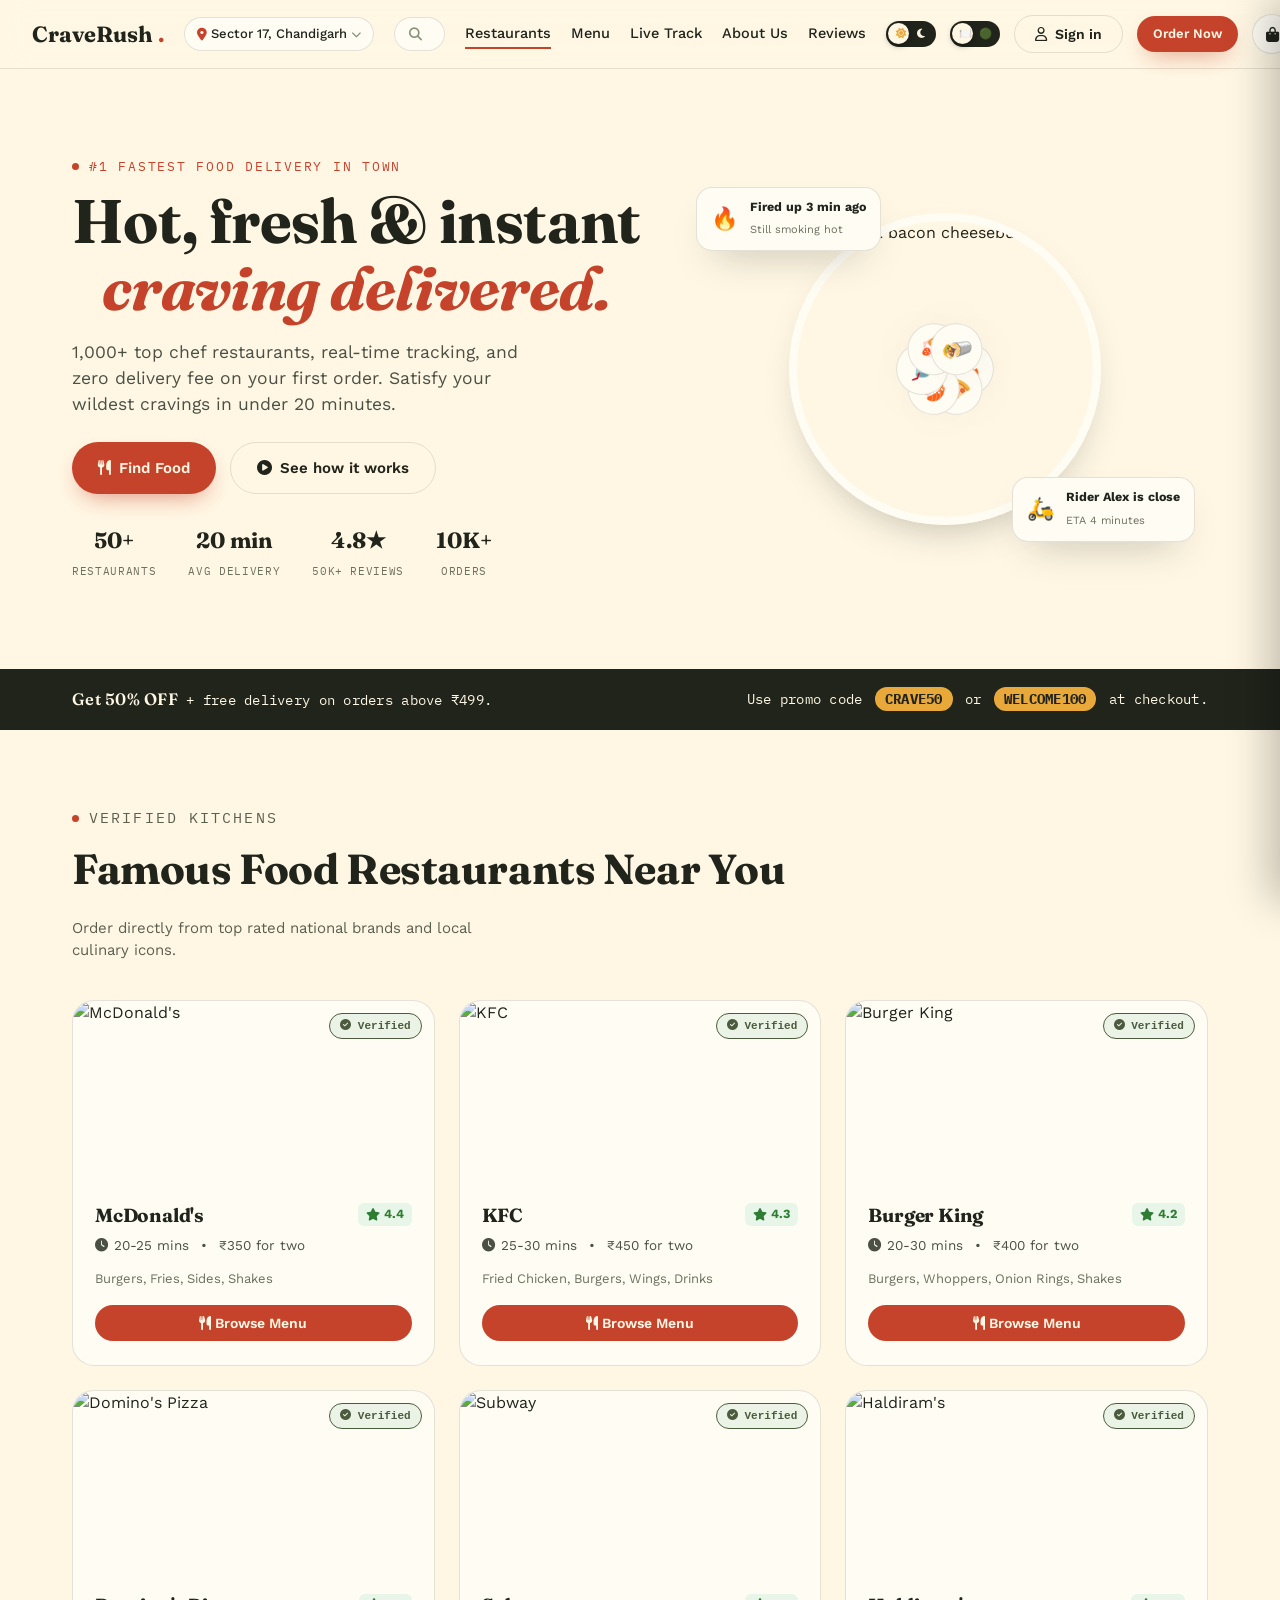
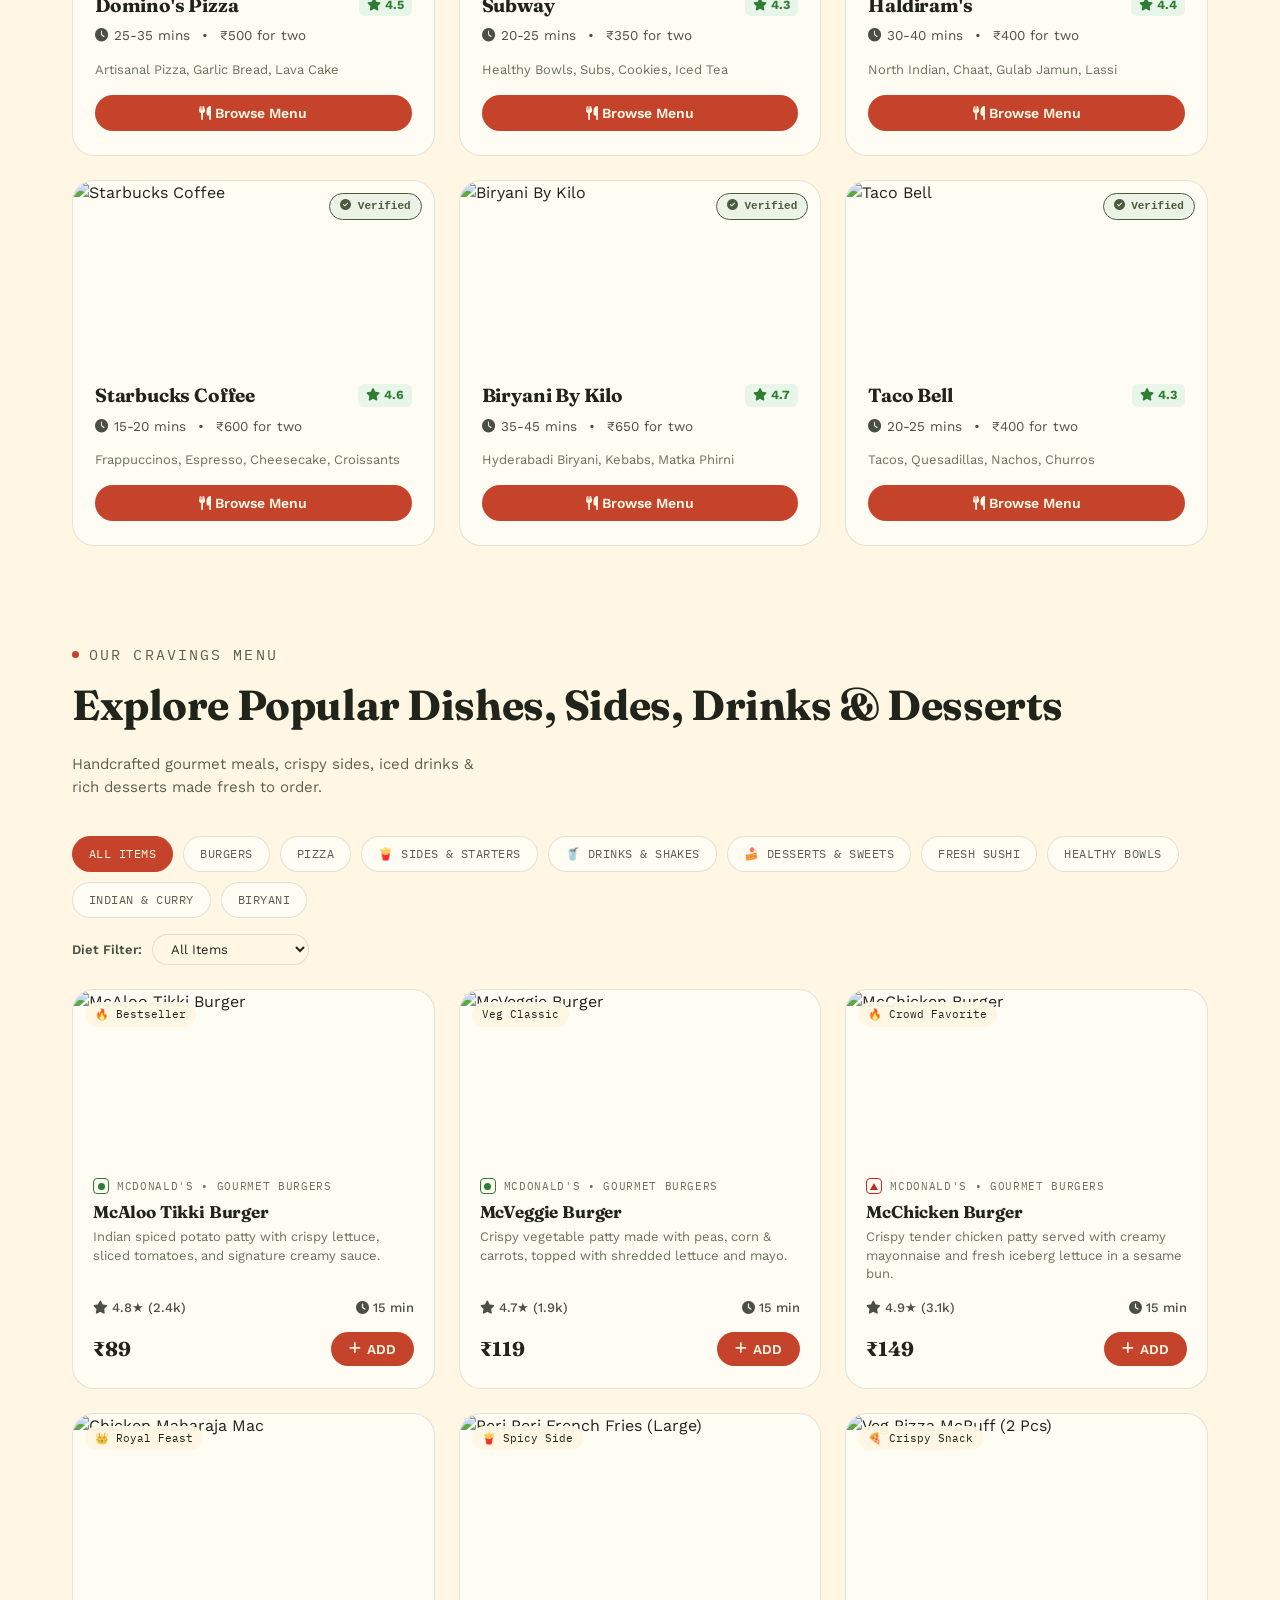
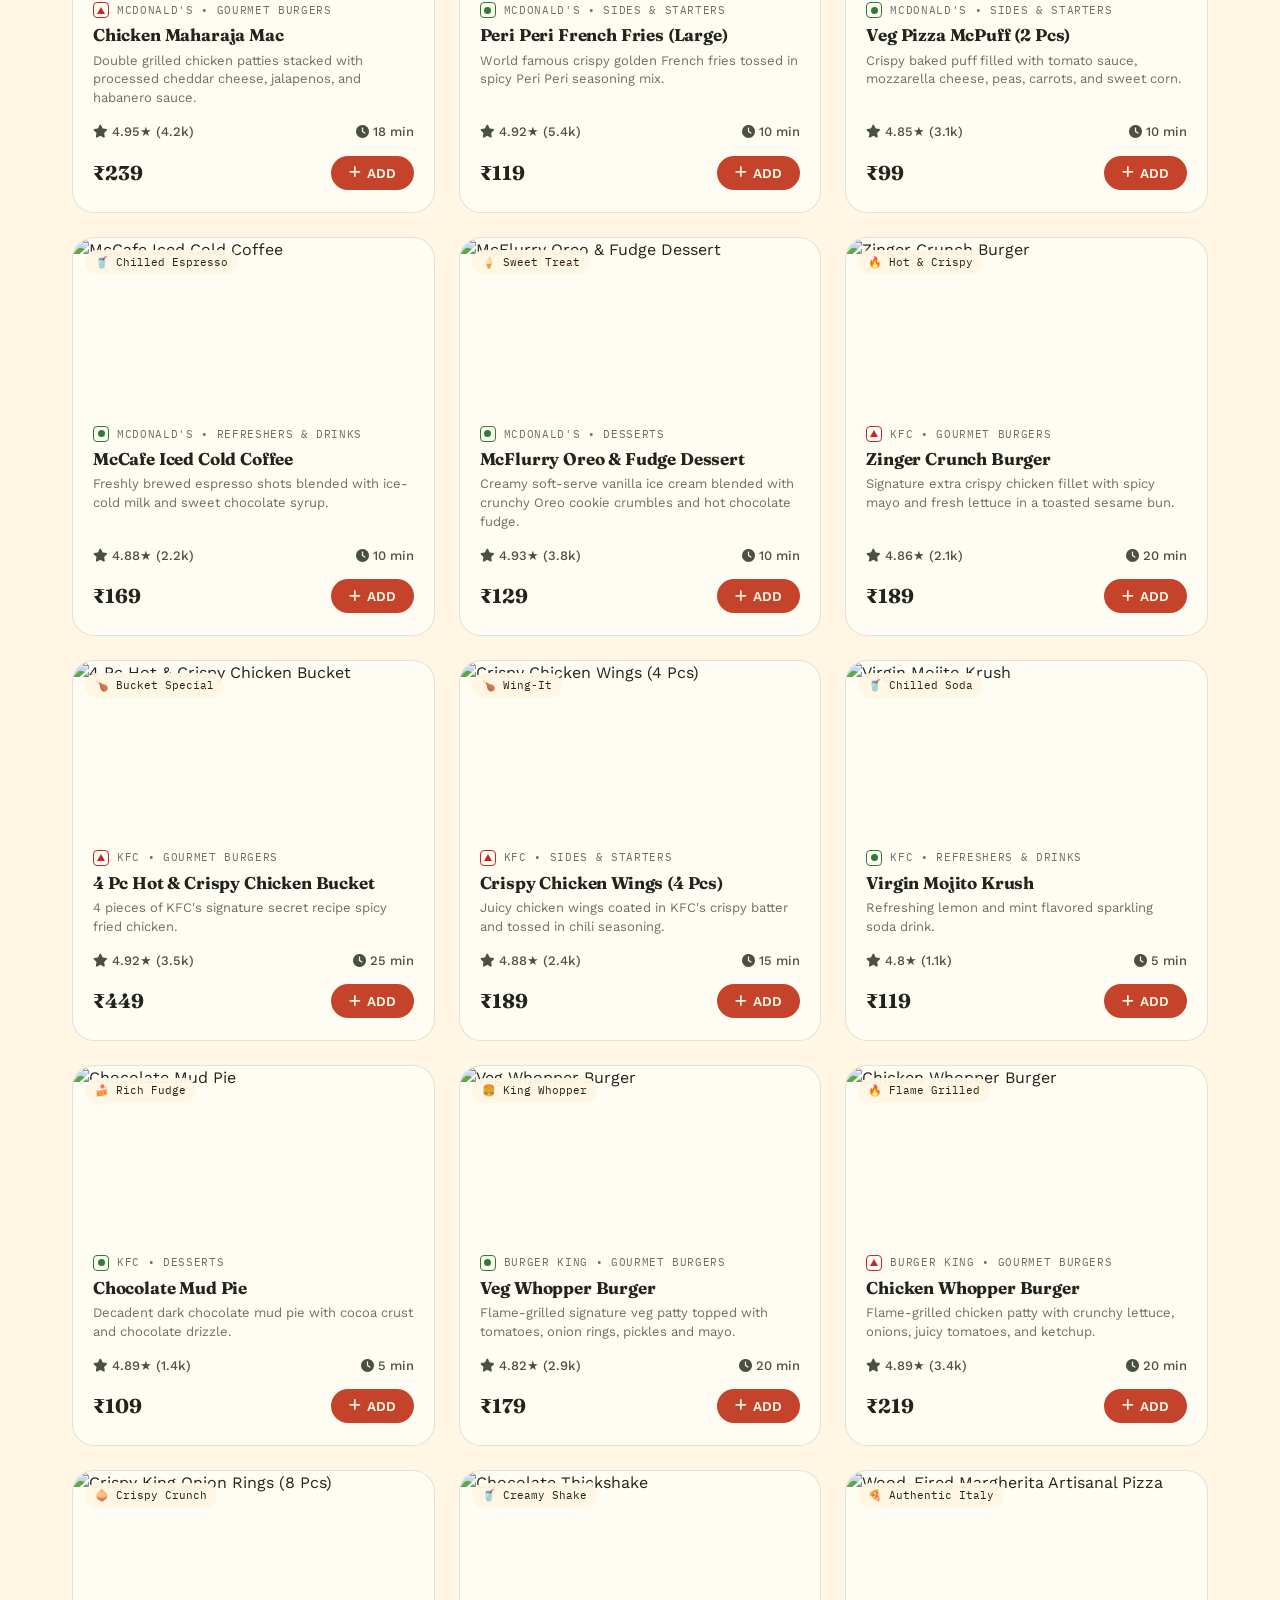
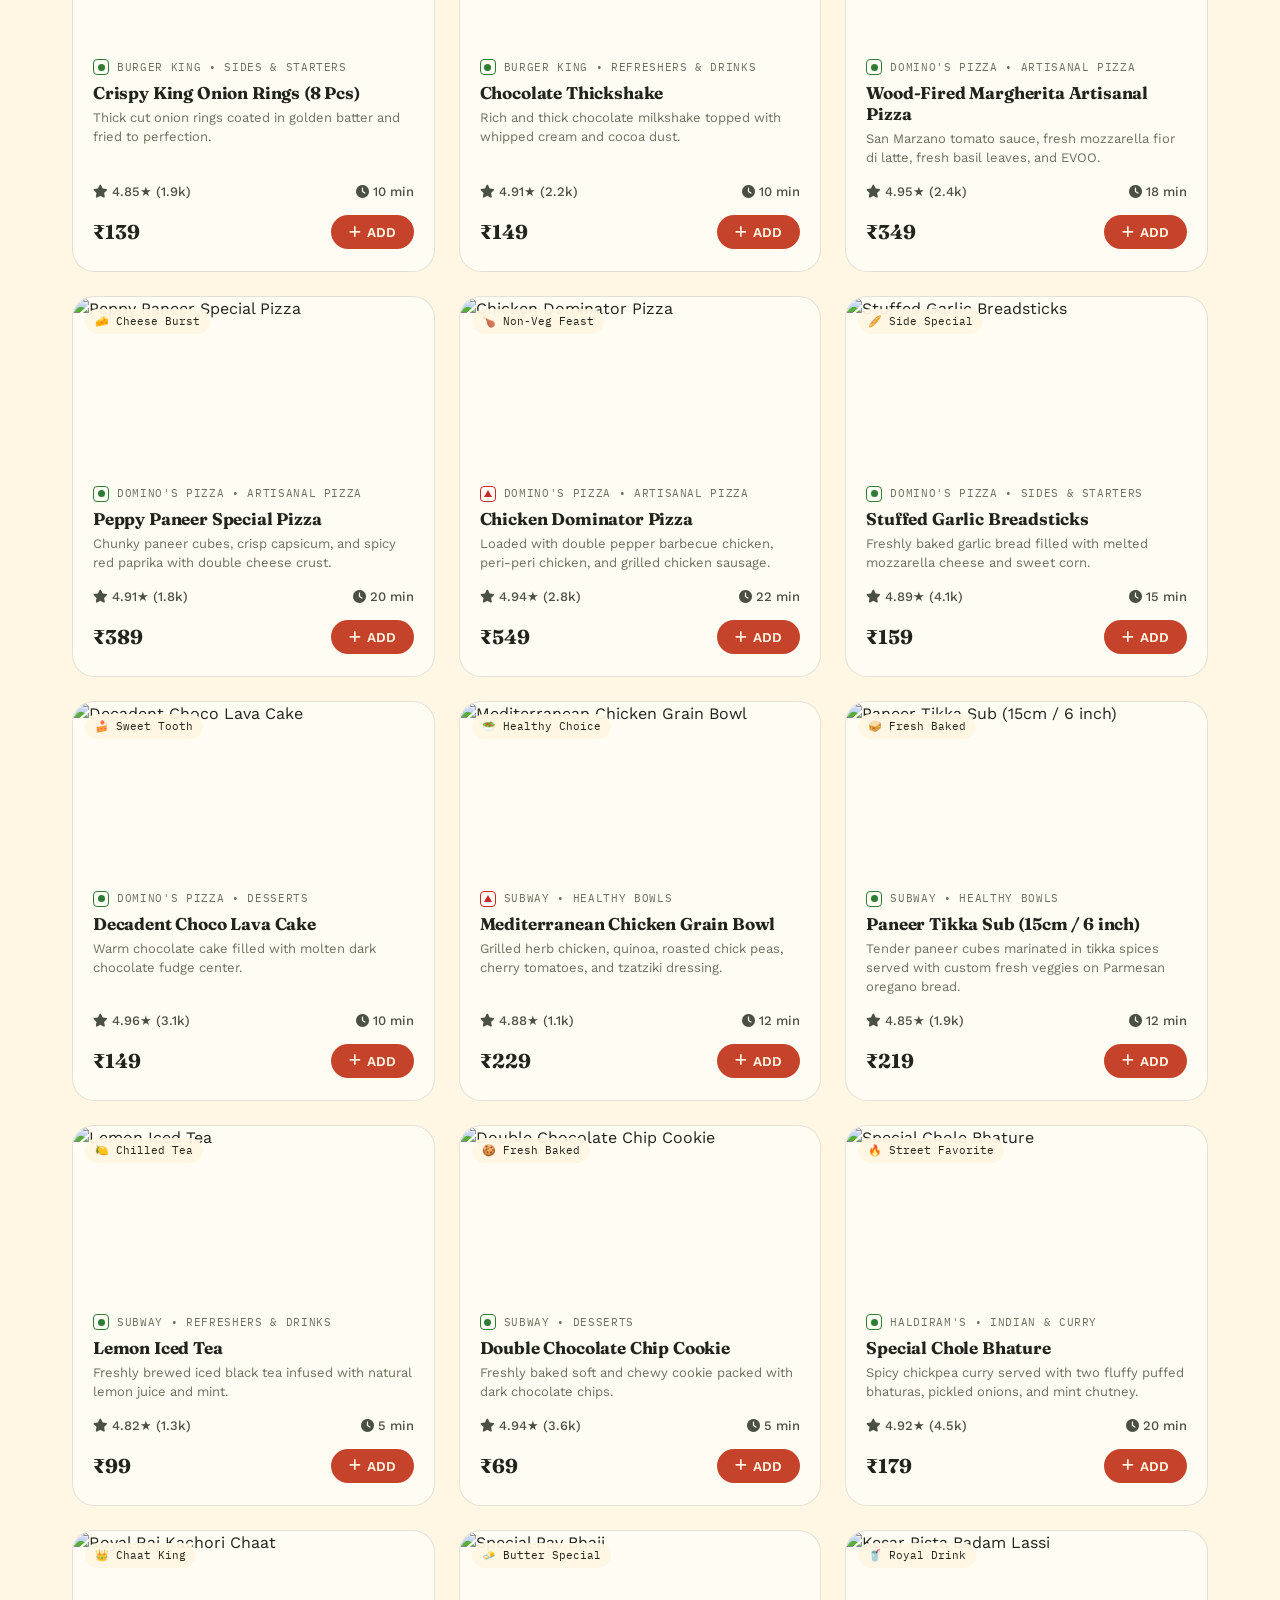
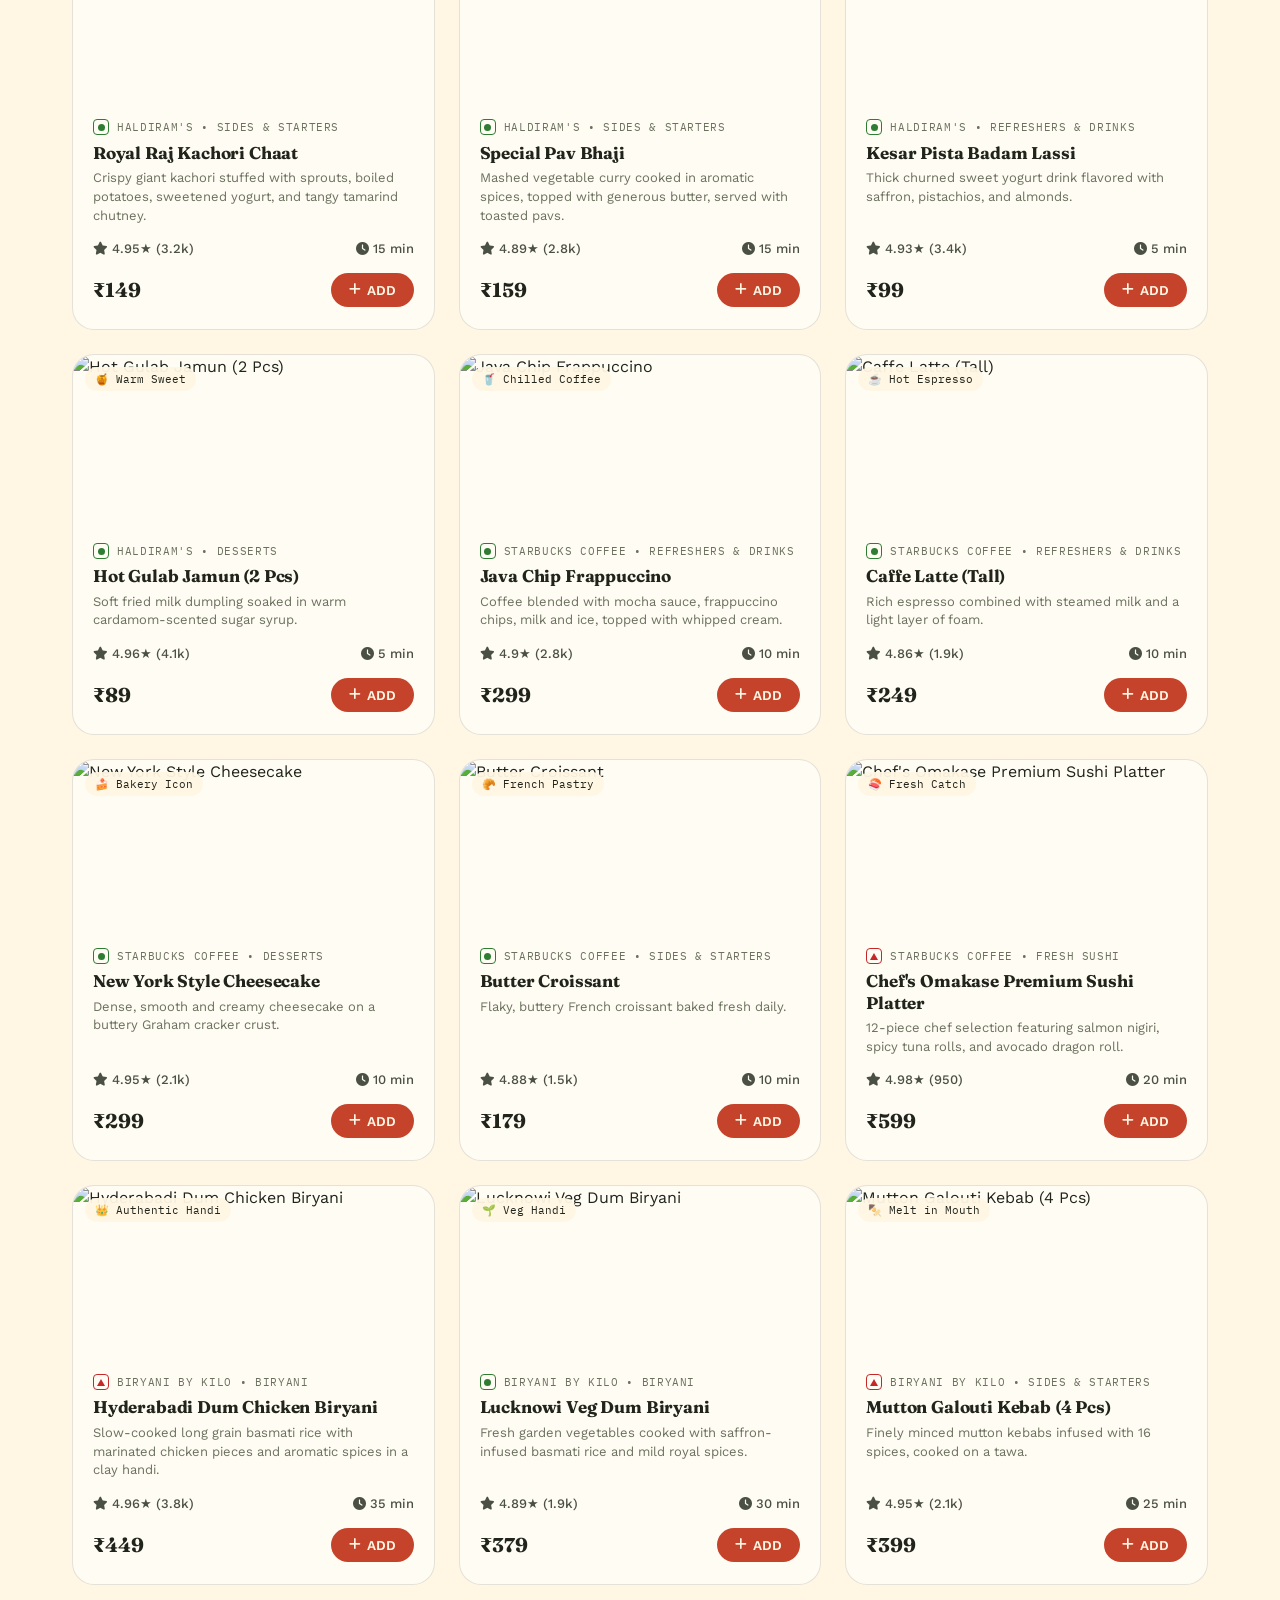
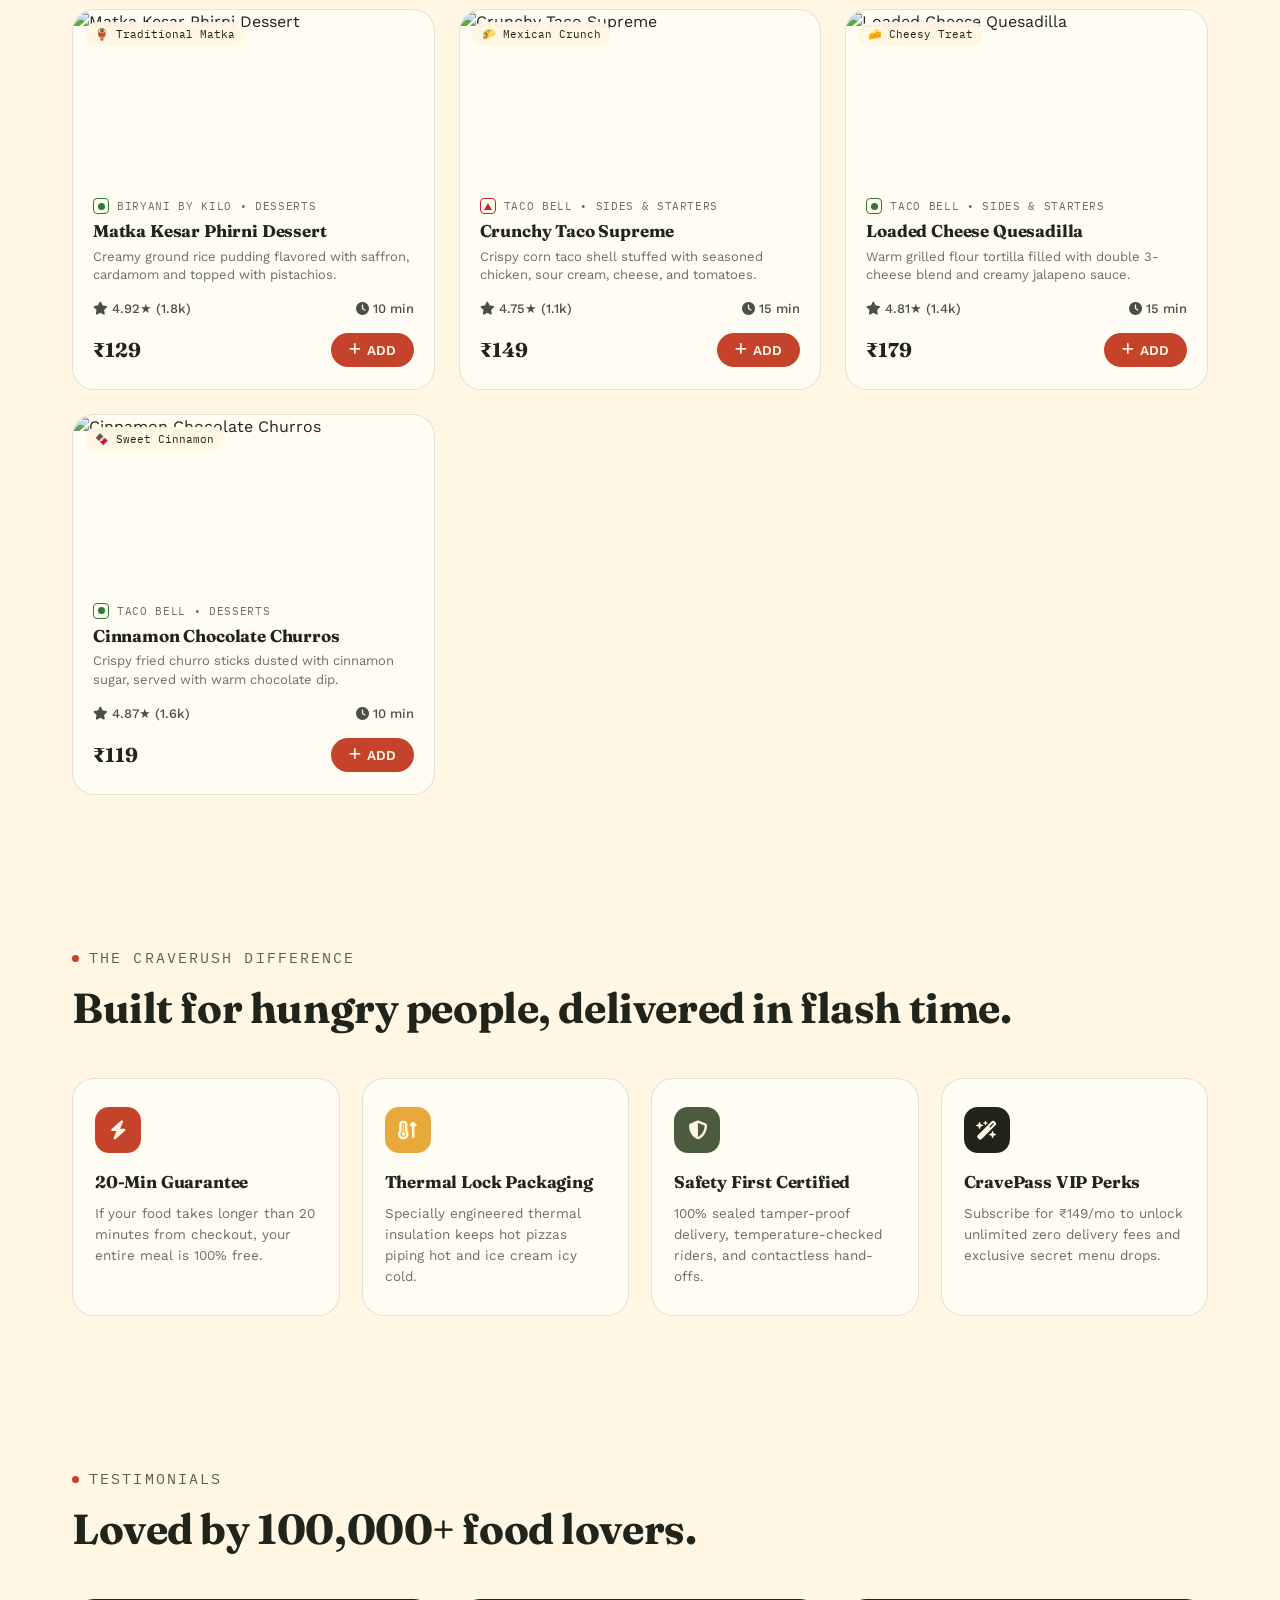
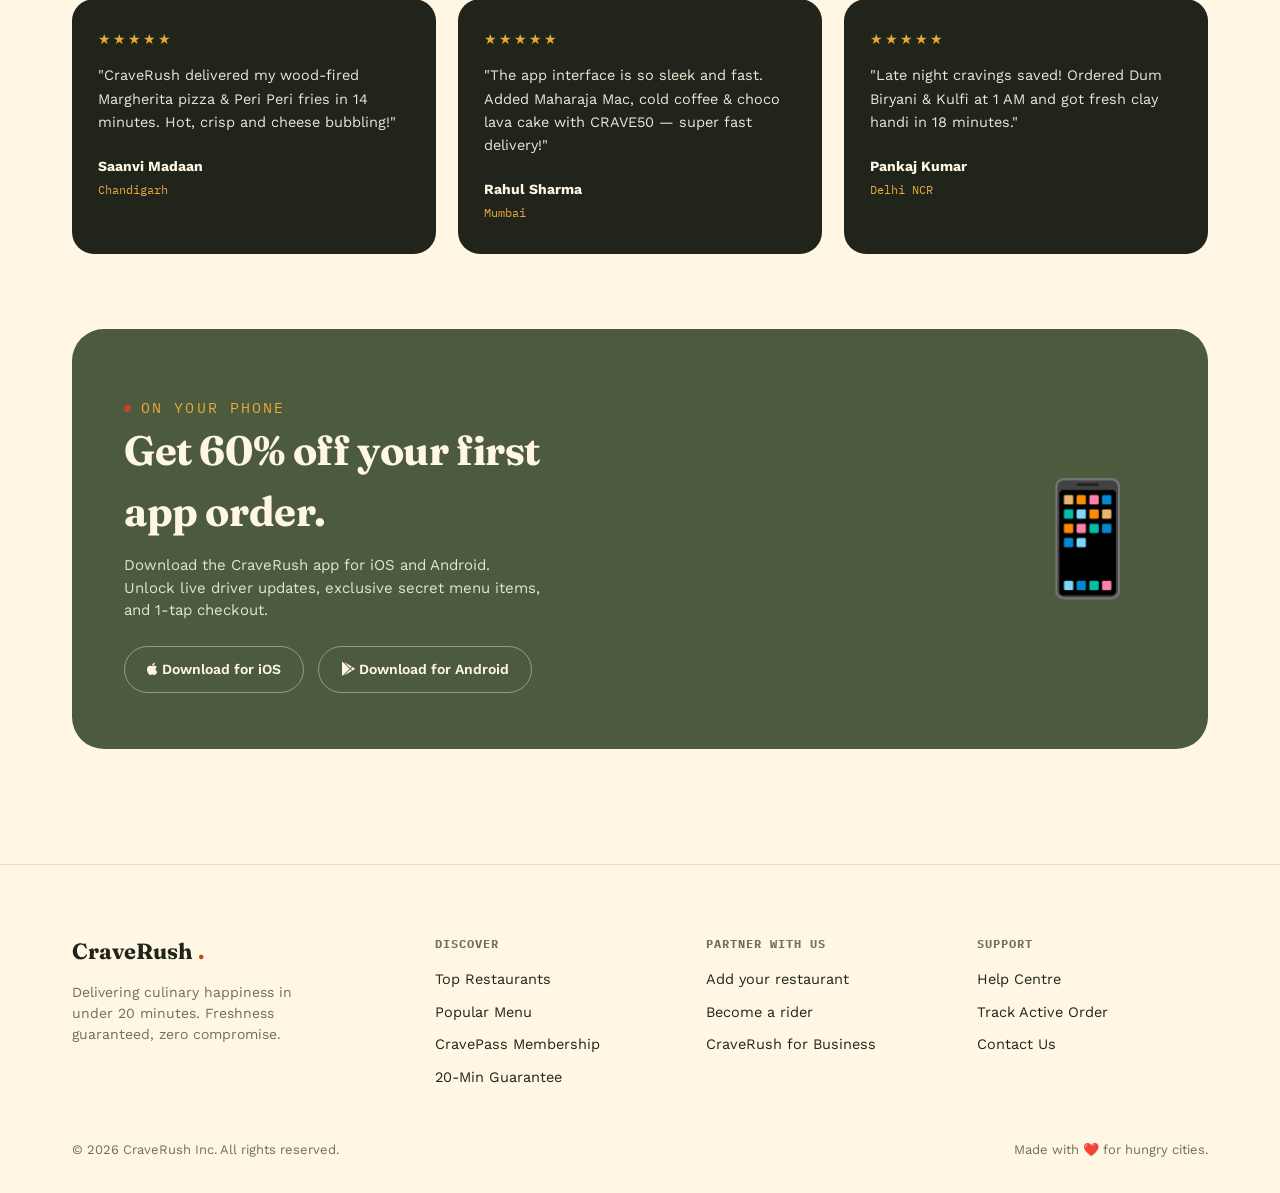
==== commit c0204218: "Add files via upload" ====
--- a/index.html
+++ b/index.html
@@ -34,53 +34,128 @@
   <header>
     <input type="checkbox" id="menu-toggle" style="display:none;">
     <nav>
+      <!-- Logo -->
       <a href="#" class="logo">CraveRush<span class="dot">.</span></a>
       
-      <div class="location-picker" onclick="openModal('location-modal')">
+      <!-- Location Picker (Desktop Only) -->
+      <div class="location-picker desktop-only" onclick="openModal('location-modal')">
         <i class="fa-solid fa-location-dot"></i>
-        <span id="current-location-text">Sector 17, Chandigarh</span>
+        <span class="current-location-text">Sector 17, Chandigarh</span>
         <i class="fa-solid fa-chevron-down" style="font-size:10px; color:var(--muted-4);"></i>
       </div>
 
-      <div class="nav-search" id="nav-search">
-        <button type="button" class="nav-search-toggle" id="nav-search-toggle" aria-label="Search">
-          <i class="fa-solid fa-magnifying-glass"></i>
-        </button>
-        <div class="nav-search-panel" id="nav-search-panel">
-          <i class="fa-solid fa-magnifying-glass"></i>
-          <input type="text" id="global-search" placeholder="Search burgers, fries, drinks, desserts..." autocomplete="off">
-          <div id="search-results-dropdown" class="search-results-dropdown"></div>
-        </div>
-      </div>
-
-      <ul class="nav-links">
-        <li><a href="restaurants.html">Restaurants</a></li>
-        <li><a href="menu.html">Food Items</a></li>
-        <li><a href="orders.html">Orders</a></li>
-        <li><a href="about.html">About Us</a></li>
-        <li><a href="reviews.html">Reviews</a></li>
-      </ul>
-
+      <!-- Search Bar -->
+      <div class="nav-search">
+        <i class="fa-solid fa-magnifying-glass"></i>
+        <input type="text" id="global-search" placeholder="Search burgers, fries, drinks, desserts...">
+      </div>
+
+      <!-- Backdrop for Mobile Drawer -->
+      <label for="menu-toggle" class="mobile-drawer-backdrop" aria-hidden="true"></label>
+
+      <!-- Navigation links & Mobile Drawer -->
+      <div class="nav-links" id="mobile-menu">
+        <!-- Mobile drawer title and close button -->
+        <div class="drawer-header mobile-only">
+          <span class="drawer-title">Navigation</span>
+          <label for="menu-toggle" class="drawer-close" aria-label="Close navigation menu">
+            <i class="fa-solid fa-xmark"></i>
+          </label>
+        </div>
+
+        <!-- Mobile-only Location picker inside drawer -->
+        <div class="mobile-location-row mobile-only" onclick="openModal('location-modal')">
+          <span class="section-label">Delivery Location</span>
+          <div class="location-picker-mobile">
+            <i class="fa-solid fa-location-dot"></i>
+            <span class="current-location-text">Sector 17, Chandigarh</span>
+            <i class="fa-solid fa-chevron-down" style="font-size:10px; color:var(--muted-4);"></i>
+          </div>
+        </div>
+
+        <!-- Links List -->
+        <span class="section-label mobile-only">Menu</span>
+        <ul class="nav-links-list">
+          <li><a href="#restaurants" class="active"><i class="fa-solid fa-store mobile-only"></i> Restaurants</a></li>
+          <li><a href="#menu"><i class="fa-solid fa-utensils"></i> Menu</a></li>
+          <li><a href="javascript:openOrderTracking()"><i class="fa-solid fa-route"></i> Live Track</a></li>
+          <li><a href="javascript:openAboutModal()"><i class="fa-solid fa-circle-info"></i> About Us</a></li>
+          <li><a href="#reviews"><i class="fa-solid fa-star"></i> Reviews</a></li>
+        </ul>
+
+        <!-- Mobile-only preferences toggles -->
+        <div class="mobile-preferences mobile-only">
+          <span class="section-label">Preferences</span>
+          
+          <!-- Veg Switch -->
+          <div class="pref-row">
+            <span>Veg Only</span>
+            <div class="veg-switch" title="Show veg only">
+              <input type="checkbox" id="veg-only-toggle-mobile" class="veg-switch-input" onchange="toggleVegOnly(this.checked)">
+              <label for="veg-only-toggle-mobile" class="veg-switch-track" aria-label="Toggle veg only">
+                <span class="veg-switch-icon veg-switch-icon-all">🍽️</span>
+                <span class="veg-switch-icon veg-switch-icon-veg">🟢</span>
+                <span class="veg-switch-knob"></span>
+              </label>
+            </div>
+          </div>
+
+          <!-- Theme Toggle -->
+          <div class="pref-row">
+            <span>Dark Mode</span>
+            <div class="theme-toggle-wrap">
+              <input type="checkbox" id="theme-toggle-mobile" class="theme-toggle-input">
+              <label for="theme-toggle-mobile" class="theme-toggle" aria-label="Toggle dark mode">
+                <i class="fa-solid fa-sun theme-icon theme-icon-sun"></i>
+                <i class="fa-solid fa-moon theme-icon theme-icon-moon"></i>
+                <span class="theme-toggle-knob"></span>
+              </label>
+            </div>
+          </div>
+        </div>
+
+        <!-- Mobile Profile Section -->
+        <div class="mobile-profile-section mobile-only" id="mobile-profile-container">
+          <!-- Populated by JS -->
+        </div>
+      </div>
+
+      <!-- Nav CTA & Burger -->
       <div class="nav-cta">
-        <input type="checkbox" id="theme-toggle" class="theme-toggle-input">
-        <label for="theme-toggle" class="theme-toggle" aria-label="Toggle dark mode">
-          <i class="fa-solid fa-sun theme-icon theme-icon-sun"></i>
-          <i class="fa-solid fa-moon theme-icon theme-icon-moon"></i>
-          <span class="theme-toggle-knob"></span>
-        </label>
-
+        <!-- Desktop CTA elements -->
+        <div class="desktop-cta-items desktop-only">
+          <input type="checkbox" id="theme-toggle" class="theme-toggle-input">
+          <label for="theme-toggle" class="theme-toggle" aria-label="Toggle dark mode">
+            <i class="fa-solid fa-sun theme-icon theme-icon-sun"></i>
+            <i class="fa-solid fa-moon theme-icon theme-icon-moon"></i>
+            <span class="theme-toggle-knob"></span>
+          </label>
+
+          <!-- Veg-Only Preference Switch -->
+          <div class="veg-switch" title="Show veg only">
+            <input type="checkbox" id="veg-only-toggle" class="veg-switch-input" onchange="toggleVegOnly(this.checked)">
+            <label for="veg-only-toggle" class="veg-switch-track" aria-label="Toggle veg only">
+              <span class="veg-switch-icon veg-switch-icon-all">🍽️</span>
+              <span class="veg-switch-icon veg-switch-icon-veg">🟢</span>
+              <span class="veg-switch-knob"></span>
+            </label>
+          </div>
+
+          <div id="user-profile-container">
+            <!-- Populated by JS -->
+          </div>
+
+          <a href="#menu" class="btn btn-solid btn-sm">Order Now</a>
+        </div>
+
+        <!-- Cart Button -->
         <button id="open-cart-btn" class="cart-btn" aria-label="Cart">
           <i class="fa-solid fa-bag-shopping"></i>
-          <span id="cart-badge" class="cart-badge">0</span>
+          <span class="cart-badge">0</span>
         </button>
 
-        <div id="user-profile-container">
-          <!-- Populated by JS -->
-        </div>
-
-        <a href="menu.html" class="btn btn-solid btn-sm">Order Now</a>
-
-        <label for="menu-toggle" class="burger" aria-label="Open navigation menu">
+        <!-- Hamburger Toggle -->
+        <label for="menu-toggle" class="burger" aria-label="Open navigation menu" aria-expanded="false" aria-controls="mobile-menu">
           <i class="fa-solid fa-bars"></i>
         </label>
       </div>
@@ -96,7 +171,7 @@
         <p class="lede">1,000+ top chef restaurants, real-time tracking, and zero delivery fee on your first order. Satisfy your wildest cravings in under 20 minutes.</p>
         
         <div class="hero-actions">
-          <a href="menu.html" class="btn btn-solid"><i class="fa-solid fa-utensils"></i> Find Food</a>
+          <a href="#menu" class="btn btn-solid"><i class="fa-solid fa-utensils"></i> Find Food</a>
           <a href="#features" class="btn btn-ghost"><i class="fa-solid fa-circle-play"></i> See how it works</a>
         </div>
 
@@ -143,27 +218,61 @@
     </div>
   </div>
 
-  <!-- BROWSE RESTAURANTS / FOOD ITEMS (two separate catalog pages) -->
-  <section class="section" id="restaurants" style="padding-top:20px;">
-    <div class="wrap">
-      <div class="discover-band">
-        <div class="discover-copy">
-          <p class="eyebrow">1,000+ dishes, 50+ kitchens</p>
-          <h2>Hungry? Browse every restaurant &amp; dish in one place.</h2>
-          <p>McDonald's, KFC, Domino's, Subway, Starbucks, Biryani By Kilo &amp; more — explore by kitchen, or filter every dish by cuisine, veg/non-veg, and category.</p>
-        </div>
-        <div class="discover-cards">
-          <a href="restaurants.html" class="discover-card">
-            <span class="discover-card-icon">🏬</span>
-            <span class="discover-card-title">Restaurants</span>
-            <span class="discover-card-sub">50+ verified kitchens</span>
-          </a>
-          <a href="menu.html" class="discover-card">
-            <span class="discover-card-icon">🍽️</span>
-            <span class="discover-card-title">Food Items</span>
-            <span class="discover-card-sub">1,000+ dishes &amp; drinks</span>
-          </a>
-        </div>
+  <!-- VERIFIED RESTAURANT PARTNERS -->
+  <section class="section" id="restaurants">
+    <div class="wrap">
+      <div class="section-head">
+        <div>
+          <p class="eyebrow">Verified Kitchens</p>
+          <h2>Famous Food Restaurants Near You</h2>
+        </div>
+        <p>Order directly from top rated national brands and local culinary icons.</p>
+      </div>
+
+      <div class="restaurant-grid" id="restaurant-container">
+        <!-- Rendered dynamically by JS -->
+      </div>
+    </div>
+  </section>
+
+  <!-- POPULAR DISHES & MENU -->
+  <section class="section" id="menu" style="padding-top:20px;">
+    <div class="wrap">
+      <div class="section-head">
+        <div>
+          <p class="eyebrow">Our Cravings Menu</p>
+          <h2>Explore Popular Dishes, Sides, Drinks &amp; Desserts</h2>
+        </div>
+        <p>Handcrafted gourmet meals, crispy sides, iced drinks &amp; rich desserts made fresh to order.</p>
+      </div>
+
+      <!-- Veg / Non-Veg & Filter Controls -->
+      <div style="display:flex; justify-content:space-between; align-items:center; flex-wrap:wrap; gap:16px; margin-bottom:24px;">
+        <div class="category-bar" style="margin-bottom:0;">
+          <span class="cat-pill active" data-cat="All items">All items</span>
+          <span class="cat-pill" data-cat="Gourmet Burgers">Burgers</span>
+          <span class="cat-pill" data-cat="Artisanal Pizza">Pizza</span>
+          <span class="cat-pill" data-cat="Sides & Starters">🍟 Sides &amp; Starters</span>
+          <span class="cat-pill" data-cat="Refreshers & Drinks">🥤 Drinks &amp; Shakes</span>
+          <span class="cat-pill" data-cat="Desserts">🍰 Desserts &amp; Sweets</span>
+          <span class="cat-pill" data-cat="Fresh Sushi">Fresh Sushi</span>
+          <span class="cat-pill" data-cat="Healthy Bowls">Healthy Bowls</span>
+          <span class="cat-pill" data-cat="Indian & Curry">Indian &amp; Curry</span>
+          <span class="cat-pill" data-cat="Biryani">Biryani</span>
+        </div>
+
+        <div style="display:flex; align-items:center; gap:10px;">
+          <label style="font-size:13px; font-weight:600; color:var(--muted-1);">Diet Filter:</label>
+          <select id="veg-toggle" class="form-control" style="width:auto; padding:6px 14px; border-radius:100px; font-size:13px;">
+            <option value="all">All Items</option>
+            <option value="veg">🟢 Veg Only</option>
+            <option value="nonveg">🔴 Non-Veg Only</option>
+          </select>
+        </div>
+      </div>
+
+      <div class="dish-grid" id="dish-container">
+        <!-- Rendered dynamically by JS -->
       </div>
     </div>
   </section>
@@ -211,7 +320,6 @@
           <p class="eyebrow">Testimonials</p>
           <h2>Loved by 100,000+ food lovers.</h2>
         </div>
-        <a href="reviews.html" class="btn btn-ghost btn-sm">See All Reviews &amp; Write Yours →</a>
       </div>
 
       <div class="reviews-grid">
@@ -269,9 +377,9 @@
         <div class="footer-col">
           <h4>Discover</h4>
           <ul>
-            <li><a href="restaurants.html">Top Restaurants</a></li>
-            <li><a href="menu.html">Popular Menu</a></li>
-            <li><a href="about.html">CravePass Membership</a></li>
+            <li><a href="#restaurants">Top Restaurants</a></li>
+            <li><a href="#menu">Popular Menu</a></li>
+            <li><a href="javascript:openAboutModal()">CravePass Membership</a></li>
             <li><a href="#features">20-Min Guarantee</a></li>
           </ul>
         </div>
@@ -286,9 +394,9 @@
         <div class="footer-col">
           <h4>Support</h4>
           <ul>
-            <li><a href="about.html">Help Centre</a></li>
-            <li><a href="orders.html">Track Active Order</a></li>
-            <li><a href="about.html">Contact Us</a></li>
+            <li><a href="javascript:openAboutModal()">Help Centre</a></li>
+            <li><a href="javascript:openOrderTracking()">Track Active Order</a></li>
+            <li><a href="javascript:openAboutModal()">Contact Us</a></li>
           </ul>
         </div>
       </div>
@@ -363,29 +471,25 @@
       <div class="modal-body">
         <!-- Shown when a user is already signed in -->
         <div id="account-view" class="account-view" style="display:none;">
-          <div class="account-view-header">
-            <div class="account-avatar-lg" id="account-avatar-lg">U</div>
-            <div>
-              <h4 id="account-name">Account</h4>
-              <p class="account-email" id="account-email">—</p>
-            </div>
-          </div>
-
-          <div class="account-tabs">
-            <div class="account-tab active" data-tab="profile" onclick="switchAccountTab('profile')"><i class="fa-regular fa-id-card"></i> Profile</div>
-            <div class="account-tab" data-tab="addresses" onclick="switchAccountTab('addresses')"><i class="fa-solid fa-location-dot"></i> Addresses</div>
-            <div class="account-tab" data-tab="wallet" onclick="switchAccountTab('wallet')"><i class="fa-solid fa-wallet"></i> Wallet</div>
-          </div>
-
-          <div id="account-tab-profile" class="account-tab-panel"></div>
-          <div id="account-tab-addresses" class="account-tab-panel" style="display:none;"></div>
-          <div id="account-tab-wallet" class="account-tab-panel" style="display:none;"></div>
+          <div class="account-avatar-lg" id="account-avatar-lg">U</div>
+          <h4 id="account-name">Account</h4>
+          <p class="account-email" id="account-email">—</p>
+
+          <div class="account-info-row">
+            <span>Full Name</span>
+            <span id="account-info-name">—</span>
+          </div>
+          <div class="account-info-row">
+            <span>Email</span>
+            <span id="account-info-email">—</span>
+          </div>
 
           <button type="button" class="logout-btn" onclick="logoutUser()">
             <i class="fa-solid fa-right-from-bracket"></i> Log Out
           </button>
         </div>
 
+        <!-- Shown when signed out -->
         <div id="auth-forms-wrap">
           <div class="auth-tabs">
             <div class="auth-tab active" onclick="switchAuthTab('signin')">Sign In</div>
@@ -415,7 +519,7 @@
             </div>
             <div class="form-group">
               <label>Mobile Number</label>
-              <input type="tel" id="signup-phone" class="form-control" placeholder="+91 98765 43210" required>
+              <input type="tel" class="form-control" placeholder="+91 98765 43210" required>
             </div>
             <div class="form-group">
               <label>Password</label>
@@ -468,6 +572,46 @@
     </div>
   </div>
 
+  <!-- ABOUT US MODAL -->
+  <div id="about-modal" class="modal-overlay">
+    <div class="modal-content" style="max-width:640px;">
+      <div class="modal-header">
+        <h3>About CraveRush</h3>
+        <button class="close-btn" onclick="closeModal('about-modal')"><i class="fa-solid fa-xmark"></i></button>
+      </div>
+      <div class="modal-body">
+        <div class="about-hero">
+          <h2>Fired up for speed &amp; taste.</h2>
+          <p>CraveRush is India's premier hyper-local food delivery network engineered for under-20-minute gourmet delivery from top chef kitchens.</p>
+        </div>
+
+        <div class="stats-grid">
+          <div class="stat-card">
+            <strong>20m</strong>
+            <span>Avg Speed</span>
+          </div>
+          <div class="stat-card">
+            <strong>1000+</strong><span>Partners</span>
+          </div>
+          <div class="stat-card">
+            <strong>100k+</strong><span>Deliveries</span>
+          </div>
+          <div class="stat-card">
+            <strong>4.9★</strong><span>Rating</span>
+          </div>
+        </div>
+
+        <div style="line-height:1.6; color:var(--muted-1); font-size:14.5px;">
+          <h4 style="font-family:var(--font-display); font-size:18px; margin:16px 0 8px; color:var(--ink);">Our 20-Minute Guarantee</h4>
+          <p>We pioneered thermal lock EV delivery pods. If your order exceeds 20 minutes from the time of checkout, your entire bill is 100% refunded with zero questions asked.</p>
+          
+          <h4 style="font-family:var(--font-display); font-size:18px; margin:16px 0 8px; color:var(--ink);">Curated Partner Kitchens</h4>
+          <p>Every restaurant partner on CraveRush undergoes strict food safety audits, kitchen hygiene checks, and temperature-controlled packaging verification.</p>
+        </div>
+      </div>
+    </div>
+  </div>
+
   <!-- TOAST NOTIFICATION CONTAINER -->
   <div id="toast-container"></div>
 
--- a/style.css
+++ b/style.css
@@ -80,6 +80,7 @@
 
 img {
   max-width: 100%;
+  height: auto;
   display: block;
 }
 a {
@@ -100,7 +101,7 @@
 .wrap {
   max-width: 1200px;
   margin: 0 auto;
-  padding: 0 32px;
+  padding: 0 16px;
 }
 
 /* Typography & Utilities */
@@ -323,94 +324,64 @@
   backdrop-filter: blur(14px);
   border-bottom: 1px solid var(--line);
 }
+
 nav {
   display: flex;
-  align-items: center;
-  gap: 20px;
-  padding: 14px 32px;
+  flex-wrap: wrap;
+  align-items: center;
+  justify-content: space-between;
+  gap: 8px;
+  padding: 10px 12px;
   max-width: 1280px;
   margin: 0 auto;
 }
 .logo {
   font-family: var(--font-display);
   font-weight: 700;
-  font-size: 22px;
+  font-size: 20px;
   display: flex;
   align-items: center;
   gap: 6px;
   flex-shrink: 0;
+  order: 1;
 }
 .logo .dot { color: var(--chili); }
 
 .location-picker {
   display: flex;
   align-items: center;
-  gap: 6px;
-  padding: 6px 12px;
+  gap: 4px;
+  padding: 6px 10px;
   background: var(--card);
   border: 1px solid var(--line);
   border-radius: 100px;
-  font-size: 13px;
+  font-size: 12px;
   font-weight: 500;
   color: var(--ink);
   cursor: pointer;
   flex-shrink: 0;
+  order: 3;
+  max-width: 100%;
+  white-space: nowrap;
+  overflow: hidden;
+  text-overflow: ellipsis;
 }
 .location-picker i { color: var(--chili); }
 
-/* Search lives behind a dedicated toggle button rather than an inline bar,
-   so it can never be squeezed to nothing by the other nav items competing
-   for space (this happened on common laptop widths ~1024-1400px, where the
-   old flexible bar would shrink toward 0 and effectively disappear). */
 .nav-search {
-  position: relative;
-  flex-shrink: 0;
-}
-.nav-search-toggle {
-  width: 38px;
-  height: 38px;
-  border-radius: 50%;
-  background: var(--card);
-  border: 1px solid var(--line);
-  display: flex;
-  align-items: center;
-  justify-content: center;
-  cursor: pointer;
-  color: var(--muted-4);
-  font-size: 14px;
-  padding: 0;
-  flex-shrink: 0;
-  transition: color .2s ease, border-color .2s ease;
-}
-.nav-search-toggle:hover, .nav-search-toggle.active { color: var(--chili); border-color: var(--chili); }
-
-.nav-search-panel {
-  position: absolute;
-  top: calc(100% + 12px);
-  left: 50%;
-  transform: translateX(-50%) translateY(-6px);
-  width: 340px;
-  max-width: min(90vw, 340px);
-  display: flex;
-  align-items: center;
-  gap: 10px;
+  flex: 1 1 100%;
+  order: 4;
+  display: flex;
+  align-items: center;
+  gap: 8px;
   background: var(--card);
   border: 1px solid var(--line);
   border-radius: 100px;
-  padding: 9px 16px;
-  box-shadow: var(--shadow-lg);
-  opacity: 0;
-  visibility: hidden;
-  transition: opacity .2s ease, transform .2s ease, visibility .2s ease;
-  z-index: 210;
-}
-.nav-search-panel.active {
-  opacity: 1;
-  visibility: visible;
-  transform: translateX(-50%) translateY(0);
-}
-.nav-search-panel > i { color: var(--muted-4); font-size: 13px; flex-shrink: 0; }
-.nav-search-panel input {
+  padding: 8px 14px;
+  margin-top: 10px;
+}
+.nav-search i { color: var(--muted-4); font-size: 13px; }
+.nav-search input {
   border: none;
   background: transparent;
   outline: none;
@@ -419,124 +390,253 @@
   font-size: 13.5px;
   color: var(--ink);
 }
-.nav-search-panel input::placeholder { color: var(--muted-5); }
-
-/* Search Suggestions Dropdown (nested inside the panel, so it opens directly
-   under the input instead of under the small toggle button). */
-.search-results-dropdown {
-  position: absolute;
-  top: calc(100% + 10px);
-  left: 0;
+.nav-search input::placeholder { color: var(--muted-5); }
+
+/* Mobile-only and Desktop-only helpers */
+.desktop-only {
+  display: none !important;
+}
+.mobile-only {
+  display: block;
+}
+
+/* Mobile Drawer (nav-links container) */
+.nav-links {
+  position: fixed;
+  top: 0;
   right: 0;
-  min-width: 320px;
+  bottom: 0;
+  width: 300px;
+  max-width: 85%;
   background: var(--card);
-  border: 1px solid var(--line);
-  border-radius: var(--radius-sm);
-  box-shadow: var(--shadow-lg);
-  padding: 8px;
-  max-height: 420px;
+  z-index: 1001; /* Above overlay backdrop */
+  padding: 24px;
+  display: flex !important;
+  flex-direction: column;
+  gap: 20px;
+  box-shadow: -10px 0 40px rgba(0, 0, 0, 0.25);
+  transform: translateX(100%);
+  transition: transform 0.25s ease-out;
   overflow-y: auto;
-  z-index: 200;
+  border-bottom: none;
+}
+#menu-toggle:checked ~ nav .nav-links {
+  transform: translateX(0);
+}
+
+/* Backdrop for Mobile Drawer */
+.mobile-drawer-backdrop {
+  position: fixed;
+  inset: 0;
+  z-index: 1000;
+  background: var(--modal-overlay);
   opacity: 0;
   visibility: hidden;
-  transform: translateY(-6px);
-  transition: opacity .2s ease, transform .2s ease, visibility .2s ease;
-}
-.search-results-dropdown.active {
+  transition: opacity 0.25s ease-out, visibility 0.25s ease-out;
+}
+#menu-toggle:checked ~ nav .mobile-drawer-backdrop {
   opacity: 1;
   visibility: visible;
-  transform: translateY(0);
-}
-.search-group-label {
+}
+
+/* Close icon rotation in burger toggle */
+#menu-toggle:checked ~ nav .burger i {
+  transform: rotate(90deg);
+}
+#menu-toggle:checked ~ nav .burger i::before {
+  content: "\f00d"; /* FontAwesome Xmark */
+}
+.burger i {
+  transition: transform 0.2s ease, content 0.2s ease;
+}
+
+/* Drawer Header */
+.drawer-header {
+  display: flex !important;
+  align-items: center;
+  justify-content: space-between;
+  border-bottom: 1.5px solid var(--line);
+  padding-bottom: 14px;
+  margin-bottom: 5px;
+}
+.drawer-title {
+  font-family: var(--font-display);
+  font-size: 20px;
+  font-weight: 700;
+  color: var(--ink);
+}
+.drawer-close {
+  font-size: 22px;
+  color: var(--muted-3);
+  cursor: pointer;
+  width: 32px;
+  height: 32px;
+  display: flex;
+  align-items: center;
+  justify-content: center;
+  border-radius: 50%;
+  transition: background 0.2s;
+}
+.drawer-close:hover {
+  background: var(--line);
+  color: var(--ink);
+}
+
+/* Mobile Section Labels */
+.section-label {
   font-family: var(--font-mono);
-  font-size: 10.5px;
-  letter-spacing: .1em;
+  font-size: 11px;
   text-transform: uppercase;
+  letter-spacing: .06em;
   color: var(--muted-4);
-  padding: 8px 10px 4px;
-}
-.search-result-row {
-  display: flex;
-  align-items: center;
-  gap: 12px;
-  padding: 8px 10px;
+  display: block;
+  margin-bottom: 8px;
+  font-weight: 600;
+}
+
+/* Mobile Location Picker Row */
+.mobile-location-row {
+  cursor: pointer;
+  display: block !important;
+}
+.location-picker-mobile {
+  display: flex;
+  align-items: center;
+  gap: 8px;
+  padding: 12px 14px;
+  background: var(--paper);
+  border: 1.5px solid var(--line);
   border-radius: var(--radius-sm);
-  cursor: pointer;
-}
-.search-result-row:hover { background: var(--paper); }
-.search-result-row img {
-  width: 38px;
-  height: 38px;
-  border-radius: 10px;
-  object-fit: cover;
-  flex-shrink: 0;
-}
-.search-result-info { flex: 1; min-width: 0; }
-.search-result-info strong {
-  display: block;
   font-size: 13.5px;
   font-weight: 600;
   color: var(--ink);
+}
+.location-picker-mobile i {
+  color: var(--chili);
+}
+
+/* Mobile Nav Links list */
+.nav-links-list {
+  display: flex;
+  flex-direction: column;
+  gap: 12px;
+  padding: 0;
+  margin: 0;
+}
+.nav-links-list li {
+  width: 100%;
+}
+.nav-links-list a {
+  display: flex;
+  align-items: center;
+  gap: 12px;
+  padding: 12px 14px;
+  font-size: 15px;
+  font-weight: 600;
+  color: var(--ink);
+  border-radius: var(--radius-sm);
+  transition: background 0.2s, color 0.2s;
   white-space: nowrap;
-  overflow: hidden;
-  text-overflow: ellipsis;
-}
-.search-result-info span {
-  display: block;
+}
+.nav-links-list a i {
+  font-size: 16px;
+  color: var(--muted-3);
+  width: 20px;
+  text-align: center;
+}
+.nav-links-list a:hover, .nav-links-list a.active {
+  background: var(--chili);
+  color: #FFF7E4;
+}
+.nav-links-list a:hover i, .nav-links-list a.active i {
+  color: #FFF7E4;
+}
+
+/* Mobile Preferences section */
+.mobile-preferences {
+  display: flex !important;
+  flex-direction: column;
+  gap: 10px;
+}
+.pref-row {
+  display: flex !important;
+  align-items: center;
+  justify-content: space-between;
+  padding: 10px 14px;
+  background: var(--paper);
+  border: 1.5px solid var(--line);
+  border-radius: var(--radius-sm);
+  font-size: 14.5px;
+  font-weight: 600;
+}
+
+/* Mobile Profile Section */
+.mobile-profile-section {
+  border-top: 1.5px solid var(--line);
+  padding-top: 18px;
+  margin-top: auto;
+  display: block !important;
+}
+.mobile-profile-info {
+  display: flex;
+  align-items: center;
+  gap: 12px;
+  margin-bottom: 14px;
+}
+.mobile-profile-info .user-avatar {
+  width: 42px;
+  height: 42px;
+  font-size: 18px;
+  font-weight: 700;
+  border-radius: 50%;
+  display: flex;
+  align-items: center;
+  justify-content: center;
+  background: var(--chili);
+  color: #FFF7E4;
+}
+.mobile-profile-info div {
+  display: flex;
+  flex-direction: column;
+}
+.mobile-profile-info strong {
+  font-size: 15.5px;
+  color: var(--ink);
+  font-weight: 700;
+}
+.mobile-profile-email {
   font-size: 12px;
   color: var(--muted-3);
-  white-space: nowrap;
-  overflow: hidden;
-  text-overflow: ellipsis;
-}
-.search-result-row > i { color: var(--muted-4); font-size: 11px; }
-.search-empty {
-  display: flex;
-  align-items: center;
-  gap: 10px;
-  padding: 16px 10px;
-  color: var(--muted-3);
+  text-transform: none;
+}
+.mobile-profile-actions {
+  display: flex;
+  gap: 8px;
+}
+.mobile-profile-actions .btn {
+  flex: 1;
+  text-align: center;
+  justify-content: center;
+  padding: 10px 0;
   font-size: 13.5px;
-}
-.search-empty i { color: var(--muted-4); }
-
-/* Flash highlight when landing on a dish via search */
-@keyframes searchHighlightPulse {
-  0%, 100% { box-shadow: 0 0 0 0 rgba(198, 67, 43, 0); }
-  30% { box-shadow: 0 0 0 4px rgba(198, 67, 43, 0.45); }
-}
-.dish-card.search-highlight {
-  border-color: var(--chili);
-  animation: searchHighlightPulse 1.1s ease;
-}
-
-.nav-links {
-  display: flex;
-  align-items: center;
-  gap: 24px;
-  font-size: 14.5px;
-  font-weight: 500;
+  font-weight: 600;
+}
+.logout-btn-text {
+  border: 1.5px solid var(--chili) !important;
+  color: var(--chili) !important;
+  background: transparent !important;
+}
+.logout-btn-text:hover {
+  background: var(--chili) !important;
+  color: #FFF7E4 !important;
+}
+
+.nav-cta {
+  display: flex;
+  align-items: center;
+  gap: 12px;
   flex-shrink: 0;
-}
-.nav-links a { position: relative; padding: 4px 0; white-space: nowrap; }
-.nav-links a::after {
-  content: "";
-  position: absolute;
-  left: 0;
-  bottom: 0;
-  height: 2px;
-  width: 0;
-  background: var(--chili);
-  transition: width .3s ease;
-}
-.nav-links a:hover::after, .nav-links a.active::after { width: 100%; }
-
-.nav-cta {
-  display: flex;
-  align-items: center;
-  gap: 14px;
-  flex-shrink: 0;
-  margin-left: auto;
+  order: 2;
 }
 
 /* Theme Toggle */
@@ -628,15 +728,15 @@
 .user-profile-btn {
   display: flex;
   align-items: center;
-  gap: 8px;
-  padding: 6px 14px;
-  border-radius: 100px;
+  gap: 0;
+  padding: 4px;
+  border-radius: 50%;
   background: var(--card);
   border: 1px solid var(--line);
-  font-size: 13.5px;
-  font-weight: 600;
-  color: var(--ink);
   cursor: pointer;
+}
+.user-profile-btn span:not(.user-avatar) {
+  display: none;
 }
 .user-avatar {
   width: 26px;
@@ -651,9 +751,19 @@
   font-weight: 700;
 }
 
-.burger { display: none; }
-
-/* Header Veg-Only Preference Toggle (styled like the dark mode switch) */
+.burger {
+  display: flex;
+  align-items: center;
+  justify-content: center;
+  width: 36px;
+  height: 36px;
+  border: 1.5px solid var(--line);
+  border-radius: 8px;
+  color: var(--ink);
+  cursor: pointer;
+}
+
+/* Header Veg-Only Preference Toggle */
 .veg-switch {
   display: inline-flex;
   align-items: center;
@@ -707,158 +817,38 @@
 #veg-only-toggle:not(:checked) ~ .veg-switch-track .veg-switch-icon-all { opacity: 1; }
 
 /* Account View (Logged-in Auth Modal Panel) */
-.account-view { text-align: left; }
-.account-view-header {
-  display: flex;
-  align-items: center;
-  gap: 16px;
-  margin-bottom: 22px;
-}
+.account-view { text-align: center; }
 .account-avatar-lg {
-  width: 64px;
-  height: 64px;
-  flex-shrink: 0;
+  width: 76px;
+  height: 76px;
   border-radius: 50%;
   background: var(--chili);
   color: #FFF7E4;
   font-family: var(--font-display);
-  font-size: 26px;
+  font-size: 30px;
   font-weight: 700;
   display: flex;
   align-items: center;
   justify-content: center;
-}
-.account-view h4 { font-size: 18px; margin-bottom: 2px; }
-.account-view .account-email { font-size: 13.5px; color: var(--muted-3); }
-
-/* Profile / Addresses / Wallet tab bar */
-.account-tabs {
-  display: flex;
+  margin: 0 auto 16px;
+}
+.account-view h4 { font-size: 19px; margin-bottom: 4px; }
+.account-view .account-email { font-size: 13.5px; color: var(--muted-3); margin-bottom: 24px; }
+.account-info-row {
+  display: flex;
+  justify-content: space-between;
+  padding: 12px 16px;
   background: var(--paper);
-  padding: 4px;
-  border-radius: 100px;
-  margin-bottom: 22px;
   border: 1px solid var(--line);
-}
-.account-tab {
-  flex: 1;
-  display: flex;
-  align-items: center;
-  justify-content: center;
-  gap: 6px;
-  padding: 10px 0;
-  text-align: center;
-  font-weight: 600;
-  font-size: 13px;
-  border-radius: 100px;
-  color: var(--muted-2);
-  cursor: pointer;
-  transition: all .25s ease;
-}
-.account-tab.active {
-  background: var(--chili);
-  color: #FFF7E4;
-}
-.account-tab-panel { text-align: left; }
-
-.empty-tab-state {
-  text-align: center;
-  padding: 30px 10px;
-  color: var(--muted-3);
-}
-.empty-tab-state i { font-size: 30px; margin-bottom: 10px; display: block; }
-
-/* Addresses tab */
-.address-list { display: flex; flex-direction: column; gap: 12px; margin-bottom: 16px; }
-.address-card {
-  padding: 16px;
-  background: var(--paper);
-  border: 1.5px solid var(--line);
   border-radius: var(--radius-sm);
-}
-.address-card.is-default { border-color: var(--chili); }
-.address-card-top {
-  display: flex;
-  align-items: center;
-  justify-content: space-between;
-  margin-bottom: 6px;
-}
-.address-card-label {
-  font-weight: 700;
-  font-size: 14px;
-  display: flex;
-  align-items: center;
-  gap: 8px;
-  color: var(--ink);
-}
-.address-card-label i { color: var(--chili); width: 14px; }
-.address-default-badge {
-  font-size: 11px;
-  font-weight: 700;
-  text-transform: uppercase;
-  letter-spacing: .04em;
-  color: var(--chili);
-  background: rgba(198, 67, 43, 0.12);
-  padding: 3px 10px;
-  border-radius: 100px;
-}
-.address-card-text { font-size: 13px; color: var(--muted-2); line-height: 1.5; }
-.address-card-actions {
-  display: flex;
-  gap: 8px;
-  margin-top: 12px;
-  flex-wrap: wrap;
-}
-.address-card-actions .btn-sm { padding: 7px 14px; font-size: 12.5px; }
-.address-delete-btn:hover { border-color: var(--chili); color: var(--chili); }
-
-/* Wallet tab */
-.wallet-balance-card {
-  background: var(--leaf);
-  color: var(--paper);
-  border-radius: var(--radius-sm);
-  padding: 20px;
-  display: flex;
-  align-items: center;
-  justify-content: space-between;
-  margin-bottom: 14px;
-}
-.wallet-balance-label {
-  font-size: 13px;
-  font-weight: 600;
-  display: flex;
-  align-items: center;
-  gap: 8px;
-}
-.wallet-balance-amount {
-  font-family: var(--font-display);
-  font-size: 26px;
-  font-weight: 700;
-}
-.wallet-quick-amounts {
-  display: flex;
-  gap: 10px;
-}
-.wallet-quick-amounts .btn { flex: 1; }
-.wallet-tx-list { display: flex; flex-direction: column; gap: 2px; max-height: 220px; overflow-y: auto; }
-.wallet-tx-row {
-  display: flex;
-  align-items: center;
-  justify-content: space-between;
-  padding: 12px 4px;
-  border-bottom: 1px solid var(--line);
   font-size: 13.5px;
-}
-.wallet-tx-row:last-child { border-bottom: none; }
-.wallet-tx-row div { display: flex; flex-direction: column; gap: 2px; }
-.wallet-tx-row div span { font-size: 12px; color: var(--muted-3); }
-.wallet-tx-amount { font-weight: 700; font-family: var(--font-mono); }
-.wallet-tx-amount.credit { color: var(--veg-color); }
-.wallet-tx-amount.debit { color: var(--nonveg-color); }
-
+  margin-bottom: 10px;
+  text-align: left;
+}
+.account-info-row span:first-child { color: var(--muted-3); font-weight: 600; }
 .logout-btn {
   width: 100%;
-  margin-top: 22px;
+  margin-top: 18px;
   padding: 13px 0;
   border-radius: 100px;
   border: 1.5px solid var(--chili);
@@ -884,30 +874,37 @@
 }
 .hero .wrap {
   display: grid;
-  grid-template-columns: 1.05fr 0.95fr;
-  gap: 40px;
-  align-items: center;
+  grid-template-columns: 1fr;
+  gap: 30px;
+  align-items: center;
+}
+.hero-copy {
+  display: flex;
+  flex-direction: column;
+  align-items: center;
+  text-align: center;
 }
 .hero h1 {
-  font-size: clamp(36px, 4.8vw, 62px);
-  line-height: 1.04;
-  margin: 16px 0 20px;
+  font-size: clamp(32px, 8vw, 44px);
+  line-height: 1.1;
+  margin: 12px 0 16px;
 }
 .hero h1 em {
   font-style: italic;
   color: var(--chili);
 }
 .hero p.lede {
-  font-size: 17.5px;
+  font-size: 15.5px;
   color: var(--muted-1);
   max-width: 480px;
-  margin-bottom: 28px;
+  margin-bottom: 24px;
 }
 .hero-actions {
   display: flex;
   gap: 14px;
-  margin-bottom: 38px;
+  margin-bottom: 30px;
   flex-wrap: wrap;
+  justify-content: center;
 }
 .hero-stats {
   display: flex;
@@ -1044,13 +1041,6 @@
 .section-head h2 { font-size: clamp(28px, 3.4vw, 42px); margin-top: 8px; }
 .section-head p { max-width: 420px; color: var(--muted-2); font-size: 15px; }
 
-/* "View All" CTA row under homepage preview grids */
-.view-all-row {
-  display: flex;
-  justify-content: center;
-  margin-top: 32px;
-}
-
 /* CATEGORY & PILL FILTERS */
 .category-bar {
   display: flex;
@@ -1080,8 +1070,8 @@
 /* RESTAURANTS GRID ("Verified Partners") */
 .restaurant-grid {
   display: grid;
-  grid-template-columns: repeat(3, 1fr);
-  gap: 24px;
+  grid-template-columns: 1fr;
+  gap: 16px;
 }
 .restaurant-card {
   background: var(--card);
@@ -1171,8 +1161,8 @@
 /* DISHES GRID ("Popular Menu Items") */
 .dish-grid {
   display: grid;
-  grid-template-columns: repeat(3, 1fr);
-  gap: 24px;
+  grid-template-columns: 1fr;
+  gap: 16px;
 }
 .dish-card {
   background: var(--card);
@@ -1284,8 +1274,8 @@
   background: var(--ink);
   color: var(--paper);
   border-radius: 100px;
-  padding: 4px 10px;
-  gap: 10px;
+  padding: 6px 12px;
+  gap: 12px;
   font-weight: 700;
   font-size: 14px;
 }
@@ -1294,8 +1284,8 @@
   color: var(--paper);
   font-size: 16px;
   font-weight: 700;
-  width: 22px;
-  height: 22px;
+  width: 26px;
+  height: 26px;
   display: flex;
   align-items: center;
   justify-content: center;
@@ -1326,7 +1316,7 @@
   right: 0;
   bottom: 0;
   width: 100%;
-  max-width: 440px;
+  max-width: 100%;
   z-index: 901;
   background: var(--card);
   border-left: 1px solid var(--line);
@@ -1458,172 +1448,6 @@
   transition: background .25s ease;
 }
 .checkout-btn:hover { background: var(--chili-hover); }
-
-/* ============ CHECKOUT PAGE ============ */
-.checkout-header-bar {
-  padding: 40px 0 24px;
-}
-.checkout-header-bar .eyebrow { margin-bottom: 10px; }
-.checkout-header-bar h1 { font-size: clamp(26px, 3vw, 34px); }
-
-.checkout-wrap {
-  max-width: 760px;
-  margin: 0 auto;
-  padding: 0 32px 100px;
-}
-.checkout-card {
-  background: var(--card);
-  border: 1px solid var(--line);
-  border-radius: var(--radius);
-  padding: 28px 30px;
-  margin-bottom: 22px;
-}
-.checkout-card-title {
-  display: flex;
-  align-items: center;
-  gap: 12px;
-  font-family: var(--font-display);
-  font-size: 19px;
-  font-weight: 700;
-  padding-bottom: 16px;
-  margin-bottom: 22px;
-  border-bottom: 1px solid var(--line);
-}
-.checkout-card-title i {
-  color: var(--chili);
-  font-size: 17px;
-  width: 20px;
-  text-align: center;
-}
-
-.form-row {
-  display: grid;
-  grid-template-columns: 1fr 1fr;
-  gap: 0 18px;
-}
-.checkbox-row {
-  display: flex;
-  align-items: center;
-  gap: 9px;
-  font-size: 13.5px;
-  color: var(--muted-2);
-  margin-top: 2px;
-}
-.checkbox-row input {
-  accent-color: var(--chili);
-  width: 16px;
-  height: 16px;
-  cursor: pointer;
-}
-
-.option-grid {
-  display: grid;
-  grid-template-columns: 1fr 1fr;
-  gap: 14px;
-}
-.option-grid.cols-3 { grid-template-columns: 1fr 1fr 1fr; }
-.option-card {
-  position: relative;
-  border: 1.5px solid var(--line);
-  border-radius: var(--radius-sm);
-  padding: 16px 18px 16px 44px;
-  cursor: pointer;
-  transition: border-color .2s ease, background .2s ease, transform .2s ease;
-}
-.option-card:hover { border-color: var(--muted-4); transform: translateY(-2px); }
-.option-card.selected {
-  border-color: var(--chili);
-  background: color-mix(in srgb, var(--chili) 9%, transparent);
-  box-shadow: 0 6px 18px -10px rgba(198, 67, 43, 0.35);
-}
-/* Custom radio circle: consistent, on-brand look across every browser
-   instead of the default OS radio button (which renders very differently
-   between Chrome/Safari/Firefox/mobile and often looks unstyled). */
-.option-card input[type="radio"] {
-  -webkit-appearance: none;
-  appearance: none;
-  position: absolute;
-  left: 16px;
-  top: 18px;
-  width: 19px;
-  height: 19px;
-  margin: 0;
-  border: 1.5px solid var(--muted-4);
-  border-radius: 50%;
-  background: var(--card);
-  cursor: pointer;
-  flex-shrink: 0;
-  transition: border-color .2s ease, background .2s ease;
-}
-.option-card input[type="radio"]::after {
-  content: "";
-  position: absolute;
-  inset: 4px;
-  border-radius: 50%;
-  background: transparent;
-  transition: background .2s ease;
-}
-.option-card input[type="radio"]:checked {
-  border-color: var(--chili);
-}
-.option-card input[type="radio"]:checked::after {
-  background: var(--chili);
-}
-.option-card-title {
-  font-weight: 700;
-  font-size: 14.5px;
-  display: flex;
-  align-items: center;
-  gap: 8px;
-  margin-bottom: 4px;
-}
-.option-card-title i { color: var(--chili); font-size: 13px; }
-.option-card-sub { font-size: 12.5px; color: var(--muted-3); }
-.option-card-price {
-  font-family: var(--font-mono);
-  font-weight: 700;
-  color: var(--chili);
-  font-size: 13.5px;
-  margin-top: 8px;
-  display: block;
-}
-
-.checkout-restaurant-tag {
-  font-family: var(--font-mono);
-  font-size: 11.5px;
-  letter-spacing: .1em;
-  text-transform: uppercase;
-  color: var(--chili);
-  margin-bottom: 4px;
-  display: block;
-}
-.checkout-restaurant-name {
-  font-family: var(--font-display);
-  font-size: 20px;
-  font-weight: 700;
-  margin-bottom: 18px;
-}
-
-.cart-count-pill {
-  width: 38px;
-  height: 38px;
-  border-radius: 50%;
-  background: var(--chili);
-  color: #FFF7E4;
-  font-family: var(--font-mono);
-  font-weight: 700;
-  font-size: 14px;
-  display: flex;
-  align-items: center;
-  justify-content: center;
-  flex-shrink: 0;
-  border: none;
-}
-
-@media (max-width: 640px) {
-  .form-row, .option-grid, .option-grid.cols-3 { grid-template-columns: 1fr; }
-  .checkout-wrap { padding: 0 18px 80px; }
-}
 
 /* ---------- MODALS ---------- */
 .modal-overlay {
@@ -1666,26 +1490,8 @@
   display: flex;
   align-items: center;
   justify-content: space-between;
-  gap: 14px;
-  /* Stay pinned to the top of the scrollable modal so the close (and back)
-     controls never scroll out of view on long menus. */
-  position: sticky;
-  top: 0;
-  z-index: 5;
-  background: var(--card);
-  border-radius: 28px 28px 0 0;
 }
 .modal-header h3 { font-size: 22px; font-family: var(--font-display); }
-.modal-header-left {
-  display: flex;
-  align-items: center;
-  gap: 14px;
-  min-width: 0;
-}
-.modal-header-left > div { min-width: 0; }
-.modal-back-btn {
-  flex-shrink: 0;
-}
 .modal-body {
   padding: 28px;
 }
@@ -1846,97 +1652,6 @@
   font-size: 22px;
 }
 
-/* ---------- ORDERS PAGE ---------- */
-.orders-columns {
-  display: grid;
-  grid-template-columns: 1fr;
-  gap: 22px;
-}
-.orders-section-title {
-  font-family: var(--font-display);
-  font-size: 19px;
-  font-weight: 700;
-  margin-bottom: 16px;
-  display: flex;
-  align-items: center;
-  gap: 10px;
-}
-.orders-section-title i { color: var(--chili); }
-
-.order-card {
-  background: var(--card);
-  border: 1px solid var(--line);
-  border-radius: var(--radius-sm);
-  padding: 20px 22px;
-  margin-bottom: 16px;
-}
-.order-card-active {
-  border-color: var(--chili);
-  box-shadow: var(--shadow);
-}
-.order-card-top {
-  display: flex;
-  justify-content: space-between;
-  align-items: flex-start;
-  gap: 12px;
-  margin-bottom: 10px;
-}
-.order-card-id {
-  font-family: var(--font-mono);
-  font-weight: 700;
-  font-size: 13.5px;
-  display: block;
-}
-.order-card-date {
-  font-size: 12px;
-  color: var(--muted-3);
-}
-.order-status-pill {
-  font-family: var(--font-mono);
-  font-size: 11px;
-  font-weight: 700;
-  letter-spacing: .04em;
-  padding: 5px 12px;
-  border-radius: 100px;
-  white-space: nowrap;
-}
-.order-status-pill.status-placed { background: var(--leaf-light); color: var(--leaf); }
-.order-status-pill.status-in-progress { background: color-mix(in srgb, var(--gold) 20%, transparent); color: var(--chili); }
-.order-status-pill.status-delivered { background: var(--leaf-light); color: var(--leaf); }
-
-.order-card-restaurant { font-size: 16.5px; margin-bottom: 4px; }
-.order-card-items {
-  font-size: 13px;
-  color: var(--muted-3);
-  margin-bottom: 4px;
-  overflow: hidden;
-  text-overflow: ellipsis;
-  white-space: nowrap;
-}
-.timeline-compact { margin: 22px 0 8px; }
-.timeline-compact .step-icon { width: 34px; height: 34px; font-size: 13px; }
-.timeline-compact .step-label { font-size: 11px; }
-.timeline-compact.timeline::before,
-.timeline-compact .timeline-progress { top: 16px; left: 24px; right: 24px; }
-
-.order-card-footer {
-  display: flex;
-  justify-content: space-between;
-  align-items: center;
-  gap: 12px;
-  margin-top: 16px;
-  padding-top: 14px;
-  border-top: 1px solid var(--line);
-  flex-wrap: wrap;
-}
-.order-card-total {
-  font-family: var(--font-mono);
-  font-weight: 700;
-  font-size: 15px;
-  color: var(--chili);
-}
-.order-card-actions { display: flex; gap: 10px; }
-
 /* ABOUT US SECTION & MODAL */
 .about-hero {
   text-align: center;
@@ -1947,9 +1662,9 @@
 
 .stats-grid {
   display: grid;
-  grid-template-columns: repeat(4, 1fr);
-  gap: 20px;
-  margin: 40px 0;
+  grid-template-columns: repeat(2, 1fr);
+  gap: 16px;
+  margin: 30px 0;
   text-align: center;
 }
 .stat-card {
@@ -1975,8 +1690,8 @@
 /* FEATURES GRID */
 .features-grid {
   display: grid;
-  grid-template-columns: repeat(4, 1fr);
-  gap: 22px;
+  grid-template-columns: 1fr;
+  gap: 16px;
 }
 .feature-card {
   background: var(--card);
@@ -2007,95 +1722,11 @@
 .feature-card h3 { font-size: 17px; margin-bottom: 8px; }
 .feature-card p { font-size: 13.5px; color: var(--muted-3); line-height: 1.55; }
 
-/* ABOUT PAGE — STORY SPLIT */
-.story-split {
-  display: grid;
-  grid-template-columns: 1.1fr .9fr;
-  gap: 48px;
-  align-items: center;
-}
-.story-split .eyebrow { margin-bottom: 14px; }
-.story-split h2 { font-size: clamp(26px, 3vw, 36px); margin-bottom: 16px; }
-.story-split p { color: var(--muted-2); font-size: 15.5px; line-height: 1.7; margin-bottom: 14px; }
-.story-photo {
-  width: 100%;
-  aspect-ratio: 4 / 3;
-  object-fit: cover;
-  border-radius: var(--radius);
-  border: 1px solid var(--line);
-  box-shadow: var(--shadow);
-}
-
-/* ABOUT PAGE — MISSION & VISION */
-.mv-grid {
-  display: grid;
-  grid-template-columns: 1fr 1fr;
-  gap: 22px;
-}
-.mv-card {
-  background: var(--card);
-  border: 1px solid var(--line);
-  border-radius: var(--radius);
-  padding: 32px;
-}
-.mv-card .mv-icon {
-  width: 48px;
-  height: 48px;
-  border-radius: 14px;
-  display: flex;
-  align-items: center;
-  justify-content: center;
-  font-size: 20px;
-  color: var(--paper);
-  background: var(--chili);
-  margin-bottom: 18px;
-}
-.mv-card:nth-child(2) .mv-icon { background: var(--leaf); }
-.mv-card h3 { font-size: 20px; margin-bottom: 10px; }
-.mv-card p { color: var(--muted-2); font-size: 14.5px; line-height: 1.65; }
-
-/* ABOUT PAGE — MILESTONES TIMELINE */
-.milestones-timeline {
-  position: relative;
-  max-width: 780px;
-  margin: 0 auto;
-  padding-left: 28px;
-  border-left: 2px solid var(--line);
-}
-.milestone-item {
-  position: relative;
-  padding-bottom: 34px;
-}
-.milestone-item:last-child { padding-bottom: 0; }
-.milestone-item::before {
-  content: '';
-  position: absolute;
-  left: -34px;
-  top: 4px;
-  width: 12px;
-  height: 12px;
-  border-radius: 50%;
-  background: var(--chili);
-  border: 3px solid var(--paper);
-  box-shadow: 0 0 0 2px var(--chili);
-}
-.milestone-year {
-  font-family: var(--font-mono);
-  font-size: 12px;
-  font-weight: 700;
-  letter-spacing: .06em;
-  color: var(--chili);
-  margin-bottom: 4px;
-  display: block;
-}
-.milestone-item h4 { font-size: 17px; margin-bottom: 6px; }
-.milestone-item p { color: var(--muted-2); font-size: 14px; line-height: 1.6; max-width: 560px; }
-
 /* TEAM GRID */
 .team-grid {
   display: grid;
-  grid-template-columns: repeat(4, 1fr);
-  gap: 22px;
+  grid-template-columns: 1fr;
+  gap: 16px;
 }
 .team-card {
   background: var(--card);
@@ -2131,8 +1762,8 @@
 /* REVIEWS GRID */
 .reviews-grid {
   display: grid;
-  grid-template-columns: repeat(3, 1fr);
-  gap: 22px;
+  grid-template-columns: 1fr;
+  gap: 16px;
 }
 .review-card {
   background: var(--ink);
@@ -2156,129 +1787,16 @@
 .reviewer strong { display: block; font-size: 14px; font-family: var(--font-body); }
 .reviewer span { font-size: 12px; color: var(--gold); font-family: var(--font-mono); }
 
-/* ============ REVIEWS PAGE ============ */
-.review-summary-grid {
-  display: grid;
-  grid-template-columns: 320px 1fr;
-  gap: 24px;
-  margin-bottom: 48px;
-}
-.rating-summary-card {
-  background: var(--card);
-  border: 1px solid var(--line);
-  border-radius: var(--radius);
-  padding: 30px;
-  text-align: center;
-}
-.rating-summary-score {
-  font-family: var(--font-display);
-  font-size: 54px;
-  font-weight: 700;
-  color: var(--chili);
-  line-height: 1;
-}
-.rating-summary-card .stars {
-  color: var(--gold);
-  font-size: 18px;
-  letter-spacing: 3px;
-  display: block;
-  margin: 10px 0 6px;
-}
-.rating-summary-count {
-  font-size: 13px;
-  color: var(--muted-3);
-  margin-bottom: 26px;
-}
-.rating-bar-row {
-  display: flex;
-  align-items: center;
-  gap: 10px;
-  font-size: 12.5px;
-  color: var(--muted-2);
-  margin-bottom: 9px;
-}
-.rating-bar-row span:first-child { width: 34px; text-align: left; flex-shrink: 0; }
-.rating-bar-row span:last-child { width: 26px; text-align: right; flex-shrink: 0; color: var(--muted-3); }
-.rating-bar-track {
-  flex: 1;
-  height: 8px;
-  background: var(--paper);
-  border-radius: 100px;
-  overflow: hidden;
-  border: 1px solid var(--line);
-}
-.rating-bar-fill {
-  height: 100%;
-  background: var(--gold);
-  border-radius: 100px;
-}
-
-.review-form-card {
-  background: var(--card);
-  border: 1px solid var(--line);
-  border-radius: var(--radius);
-  padding: 30px;
-}
-.review-form-card h3 {
-  font-family: var(--font-display);
-  font-size: 20px;
-  margin-bottom: 20px;
-}
-
-.star-input {
-  display: flex;
-  gap: 8px;
-  font-size: 26px;
-  color: var(--line);
-  cursor: pointer;
-  margin-top: 4px;
-}
-.star-input i { transition: color .15s ease, transform .15s ease; }
-.star-input i:hover { transform: scale(1.12); }
-.star-input i.active { color: var(--gold); }
-.star-input-hint {
-  font-size: 12px;
-  color: var(--muted-4);
-  margin-top: 6px;
-}
-
-.user-review-card { position: relative; }
-.review-restaurant-tag {
-  display: inline-block;
-  font-size: 11px;
-  font-family: var(--font-mono);
-  color: var(--gold);
-  background: rgba(232, 169, 58, 0.14);
-  padding: 4px 10px;
-  border-radius: 100px;
-  margin-bottom: 14px;
-}
-.review-date {
-  font-size: 11px;
-  color: var(--muted-5);
-  font-family: var(--font-mono);
-}
-.reviews-empty-state {
-  grid-column: 1 / -1;
-  text-align: center;
-  padding: 50px 20px;
-  color: var(--muted-3);
-}
-
-@media (max-width: 820px) {
-  .review-summary-grid { grid-template-columns: 1fr; }
-}
-
 /* APP PROMO BAND */
 .app-band {
   background: var(--leaf);
   color: var(--paper);
-  border-radius: 32px;
-  padding: 56px 52px;
+  border-radius: 24px;
+  padding: 32px 20px;
   display: flex;
   align-items: center;
   justify-content: space-between;
-  gap: 40px;
+  gap: 24px;
   flex-wrap: wrap;
 }
 .app-band h2 { color: var(--paper); font-size: clamp(28px, 3.2vw, 42px); max-width: 460px; }
@@ -2294,52 +1812,6 @@
 }
 .app-buttons a:hover { background: var(--paper); color: var(--leaf); border-color: var(--paper); }
 
-/* DISCOVER BAND (homepage: Restaurants vs Food Items split) */
-.discover-band {
-  background: var(--card);
-  border: 1px solid var(--line);
-  border-radius: 32px;
-  padding: 52px;
-  display: flex;
-  align-items: center;
-  justify-content: space-between;
-  gap: 48px;
-  flex-wrap: wrap;
-}
-.discover-copy { flex: 1 1 320px; min-width: 260px; }
-.discover-copy h2 { color: var(--ink); font-size: clamp(26px, 3vw, 38px); max-width: 480px; }
-.discover-copy p { color: var(--muted-2); margin-top: 12px; max-width: 440px; font-size: 15px; }
-.discover-cards {
-  display: flex;
-  gap: 16px;
-  flex-wrap: wrap;
-}
-.discover-card {
-  display: flex;
-  flex-direction: column;
-  align-items: flex-start;
-  gap: 4px;
-  width: 176px;
-  padding: 22px 20px;
-  background: var(--paper);
-  border: 1.5px solid var(--line);
-  border-radius: var(--radius-sm);
-  transition: all .25s ease;
-}
-.discover-card:hover {
-  border-color: var(--chili);
-  transform: translateY(-4px);
-  box-shadow: var(--shadow);
-}
-.discover-card-icon { font-size: 30px; margin-bottom: 6px; }
-.discover-card-title { font-family: var(--font-display); font-size: 18px; font-weight: 600; color: var(--ink); }
-.discover-card-sub { font-size: 12.5px; color: var(--muted-3); }
-@media (max-width: 640px) {
-  .discover-band { padding: 34px 24px; }
-  .discover-cards { width: 100%; }
-  .discover-card { flex: 1 1 140px; }
-}
-
 /* FOOTER */
 footer {
   padding: 70px 0 34px;
@@ -2348,9 +1820,9 @@
 }
 .footer-grid {
   display: grid;
-  grid-template-columns: 1.4fr repeat(3, 1fr);
-  gap: 40px;
-  margin-bottom: 56px;
+  grid-template-columns: 1fr;
+  gap: 30px;
+  margin-bottom: 40px;
 }
 .footer-brand .logo { margin-bottom: 14px; }
 .footer-brand p { font-size: 14px; color: var(--muted-3); max-width: 260px; }
@@ -2377,13 +1849,11 @@
 /* TOAST NOTIFICATION */
 #toast-container {
   position: fixed;
-  top: 24px;
-  left: 50%;
-  transform: translateX(-50%);
-  z-index: 1200;
+  bottom: 24px;
+  left: 24px;
+  z-index: 1000;
   display: flex;
   flex-direction: column;
-  align-items: center;
   gap: 10px;
 }
 .toast {
@@ -2398,106 +1868,430 @@
   font-size: 14px;
   font-weight: 500;
   animation: toastIn .35s ease forwards;
-  white-space: nowrap;
 }
 .toast i { color: var(--gold); }
-@keyframes toastIn { from { opacity: 0; transform: translateY(-16px); } to { opacity: 1; transform: translateY(0); } }
-
-/* RESPONSIVE */
-@media (max-width: 980px) {
-  .hero .wrap { grid-template-columns: 1fr; }
-  .hero-visual { max-width: 380px; }
-  .restaurant-grid, .dish-grid { grid-template-columns: repeat(2, 1fr); }
-  .stats-grid, .features-grid, .team-grid { grid-template-columns: repeat(2, 1fr); }
-  .reviews-grid { grid-template-columns: 1fr 1fr; }
-  .footer-grid { grid-template-columns: 1fr 1fr; }
-  .story-split { grid-template-columns: 1fr; gap: 28px; }
-  .story-split .story-photo { order: -1; max-width: 480px; margin: 0 auto; }
-  .mv-grid { grid-template-columns: 1fr; }
-}
-
-@media (max-width: 720px) {
+@keyframes toastIn { from { opacity: 0; transform: translateY(20px); } to { opacity: 1; transform: translateY(0); } }
+
+/* ============ RESPONSIVE PROGRESSIVE ENHANCEMENT (MOBILE FIRST) ============ */
+@media (min-width: 769px) {
+  .wrap {
+    padding: 0 32px;
+  }
+  .desktop-only {
+    display: flex !important;
+  }
+  .location-picker.desktop-only {
+    display: flex !important;
+    order: 0;
+    font-size: 13px;
+    padding: 6px 12px;
+  }
+  .mobile-only {
+    display: none !important;
+  }
+  .burger {
+    display: none !important;
+  }
+  .mobile-drawer-backdrop {
+    display: none !important;
+  }
+
+  /* Restore Desktop Navbar layout */
   nav {
-    flex-wrap: wrap;
-    row-gap: 12px;
-    padding: 12px 20px;
-  }
-  .logo { order: 1; font-size: 19px; }
-  .nav-cta { order: 2; gap: 8px; flex-wrap: wrap; justify-content: flex-end; }
-  /* Search & location move into their own full-width row instead of
-     disappearing, so they stay usable on mobile. */
-  .location-picker {
-    order: 3;
-    flex: 1 1 auto;
+    flex-wrap: nowrap;
+    gap: 20px;
+    padding: 14px 32px;
+  }
+  .logo {
+    order: 0;
+    font-size: 22px;
+  }
+  .nav-search {
+    order: 0;
+    flex: 1;
+    max-width: 280px;
+    margin-top: 0;
+  }
+  .nav-links {
+    position: static;
+    flex-direction: row;
+    transform: none;
+    padding: 0;
+    border: none;
+    background: transparent;
+    z-index: auto;
+    width: auto;
     max-width: none;
-  }
-  .nav-search { order: 4; }
-  .nav-search-panel { width: min(92vw, 340px); }
-  .nav-links {
-    position: fixed;
-    top: 62px;
+    box-shadow: none;
+    overflow-y: visible;
+    gap: 0;
+    display: flex !important;
+  }
+  .nav-links-list {
+    display: flex;
+    flex-direction: row;
+    gap: 20px;
+    margin: 0;
+    padding: 0;
+  }
+  .nav-links-list li {
+    width: auto;
+  }
+  .nav-links-list a {
+    position: relative;
+    padding: 4px 0;
+    font-size: 14.5px;
+    font-weight: 500;
+    border-radius: 0;
+    background: transparent !important;
+    color: var(--ink) !important;
+  }
+  .nav-links-list a i {
+    display: none;
+  }
+  .nav-links-list a::after {
+    content: "";
+    position: absolute;
     left: 0;
-    right: 0;
-    background: var(--paper);
-    flex-direction: column;
+    bottom: 0;
+    height: 2px;
+    width: 0;
+    background: var(--chili);
+    transition: width .3s ease;
+  }
+  .nav-links-list a:hover::after, .nav-links-list a.active::after {
+    width: 100%;
+  }
+
+  .nav-cta {
+    order: 0;
+    gap: 14px;
+  }
+  .desktop-cta-items {
+    display: flex !important;
+    align-items: center;
+    gap: 14px;
+  }
+  .nav-cta .btn {
+    display: inline-flex;
+  }
+
+  /* Grid Layout Tablet Scaling */
+  .restaurant-grid, .dish-grid {
+    grid-template-columns: repeat(2, 1fr);
+    gap: 24px;
+  }
+  .stats-grid {
+    grid-template-columns: repeat(4, 1fr);
+    gap: 20px;
+  }
+  .features-grid, .team-grid, .reviews-grid {
+    grid-template-columns: repeat(2, 1fr);
+    gap: 22px;
+  }
+  .footer-grid {
+    grid-template-columns: repeat(2, 1fr);
+    gap: 32px;
+  }
+  .cart-drawer {
+    max-width: 440px;
+  }
+  .app-band {
+    padding: 56px 52px;
+    border-radius: 32px;
+    gap: 40px;
+  }
+}
+
+@media (min-width: 1024px) {
+  .nav-search {
+    max-width: 320px;
+  }
+  .hero .wrap {
+    grid-template-columns: 1.05fr 0.95fr;
+    text-align: left;
+  }
+  .hero-copy {
     align-items: flex-start;
-    padding: 24px 32px;
-    gap: 18px;
-    border-bottom: 1px solid var(--line);
-    transform: translateY(-130%);
-    transition: transform .35s ease;
-    z-index: 99;
-    max-height: calc(100vh - 62px);
-    overflow-y: auto;
-  }
-  #menu-toggle:checked ~ .nav-links { transform: translateY(0); }
-  .burger {
-    display: flex;
-    align-items: center;
-    justify-content: center;
-    width: 36px;
-    height: 36px;
-    border: 1.5px solid var(--line);
-    border-radius: 8px;
-    color: var(--ink);
-    order: 5;
-  }
-  .restaurant-grid, .dish-grid, .features-grid, .reviews-grid, .footer-grid, .team-grid {
-    grid-template-columns: 1fr;
-  }
-  .milestones-timeline { padding-left: 22px; }
-  .cart-drawer { max-width: 100%; }
-  .app-band { padding: 40px 24px; text-align: center; }
-  .app-band > div[style*="font-size:110px"] { font-size: 70px !important; margin-top: 16px; }
-
-  /* Category pill filters scroll horizontally instead of wrapping into a
-     tall wall of buttons on narrow screens. */
-  .category-bar {
-    flex-wrap: nowrap;
-    overflow-x: auto;
-    padding-bottom: 6px;
-    -webkit-overflow-scrolling: touch;
-    scrollbar-width: thin;
-  }
-  .cat-pill { flex-shrink: 0; }
-}
-
-@media (max-width: 480px) {
-  .wrap { padding: 0 16px; }
-  .hero-actions { flex-direction: column; align-items: stretch; }
-  .hero-actions .btn { justify-content: center; }
-  .hero-stats { gap: 20px; }
-  .hero-stats strong { font-size: 19px; }
-  .hero-visual { max-width: 280px; }
-  .floating-badge { max-width: 165px; padding: 8px 10px; }
-  .floating-badge strong { font-size: 11px; }
-  .orbit-item { width: 40px; height: 40px; margin: -20px 0 0 -20px; }
-  .orbit-emoji { font-size: 17px; }
-  .promo-band .wrap { flex-direction: column; align-items: flex-start; gap: 6px; }
-  .nav-cta .btn-sm { padding: 8px 12px; font-size: 12.5px; }
-  .nav-cta a.btn-solid.btn-sm span,
-  .nav-cta a.btn-solid.btn-sm { white-space: nowrap; }
-  .user-profile-btn span:not(.user-avatar) { display: none; }
-  .section { padding: 52px 0; }
-  .section-head h2 { font-size: 26px; }
-}
+  }
+  .hero h1 {
+    font-size: clamp(36px, 4.8vw, 62px);
+  }
+  .hero p.lede {
+    font-size: 17.5px;
+    text-align: left;
+  }
+  .hero-actions {
+    justify-content: flex-start;
+  }
+  .hero-stats {
+    justify-content: flex-start;
+  }
+  .restaurant-grid, .dish-grid {
+    grid-template-columns: repeat(3, 1fr);
+  }
+  .features-grid, .team-grid {
+    grid-template-columns: repeat(4, 1fr);
+  }
+  .reviews-grid {
+    grid-template-columns: repeat(3, 1fr);
+  }
+  .footer-grid {
+    grid-template-columns: 1.4fr repeat(3, 1fr);
+    gap: 40px;
+  }
+  .checkout-grid {
+    grid-template-columns: 1.25fr 0.75fr;
+    gap: 32px;
+  }
+  .sticky-summary {
+    position: sticky;
+    top: 90px;
+  }
+}
+
+/* ---------- CHECKOUT PAGE ---------- */
+.checkout-page-container {
+  padding: 40px 0 80px;
+}
+.checkout-grid {
+  display: grid;
+  grid-template-columns: 1fr;
+  gap: 20px;
+  align-items: start;
+}
+.checkout-card {
+  background: var(--card);
+  border: 1px solid var(--line);
+  border-radius: var(--radius);
+  padding: 32px;
+  margin-bottom: 24px;
+}
+.checkout-card h3 {
+  font-family: var(--font-display);
+  font-size: 20px;
+  margin-bottom: 20px;
+  display: flex;
+  align-items: center;
+  gap: 10px;
+  border-bottom: 1px solid var(--line);
+  padding-bottom: 12px;
+}
+.checkout-card h3 i {
+  color: var(--chili);
+}
+.checkout-row {
+  display: grid;
+  grid-template-columns: 1fr;
+  gap: 16px;
+}
+
+/* Radio options for Delivery and Payment */
+.options-grid {
+  display: grid;
+  grid-template-columns: 1fr;
+  gap: 16px;
+  margin-bottom: 12px;
+}
+.option-label {
+  display: flex;
+  align-items: flex-start;
+  gap: 12px;
+  padding: 16px;
+  background: var(--paper);
+  border: 2px solid var(--line);
+  border-radius: var(--radius-sm);
+  cursor: pointer;
+  transition: all 0.25s ease;
+}
+.option-label:hover {
+  border-color: var(--chili);
+}
+.option-label.active {
+  border-color: var(--chili);
+  background: var(--card);
+}
+.option-label input[type="radio"] {
+  accent-color: var(--chili);
+  margin-top: 4px;
+}
+.option-details {
+  display: flex;
+  flex-direction: column;
+}
+.option-title {
+  font-weight: 600;
+  font-size: 14.5px;
+  color: var(--ink);
+}
+.option-desc {
+  font-size: 12px;
+  color: var(--muted-3);
+  margin-top: 2px;
+}
+.option-price {
+  font-weight: 700;
+  color: var(--chili);
+  font-size: 13.5px;
+  margin-top: 4px;
+}
+
+/* Checkbox save option */
+.checkbox-label {
+  display: flex;
+  align-items: center;
+  gap: 10px;
+  font-size: 13.5px;
+  cursor: pointer;
+  user-select: none;
+  margin-top: 10px;
+}
+.checkbox-label input {
+  accent-color: var(--chili);
+  width: 16px;
+  height: 16px;
+}
+
+/* Payment fields */
+.payment-fields {
+  display: none;
+  margin-top: 20px;
+  padding: 20px;
+  border-radius: var(--radius-sm);
+  background: var(--paper);
+  border: 1px dashed var(--line);
+}
+.payment-fields.active {
+  display: block;
+  animation: fadeIn 0.3s ease;
+}
+
+/* Order Summary (Sticky) */
+.sticky-summary {
+  position: static;
+}
+.checkout-summary-items {
+  max-height: 280px;
+  overflow-y: auto;
+  margin-bottom: 20px;
+  border-bottom: 1px solid var(--line);
+  padding-bottom: 10px;
+}
+.summary-item {
+  display: flex;
+  align-items: center;
+  gap: 12px;
+  padding: 10px 0;
+  font-size: 14px;
+}
+.summary-item-img {
+  width: 48px;
+  height: 48px;
+  border-radius: 8px;
+  object-fit: cover;
+  flex-shrink: 0;
+}
+.summary-item-details {
+  flex: 1;
+}
+.summary-item-name {
+  font-weight: 600;
+  color: var(--ink);
+  margin-bottom: 2px;
+}
+.summary-item-meta {
+  font-size: 12px;
+  color: var(--muted-3);
+}
+.summary-item-price {
+  font-weight: 700;
+  color: var(--ink);
+}
+
+/* Validation */
+.error-msg {
+  color: var(--chili);
+  font-size: 12px;
+  margin-top: 4px;
+  display: none;
+  font-weight: 500;
+}
+.form-control.invalid {
+  border-color: var(--chili);
+  background-color: rgba(198, 67, 43, 0.03);
+}
+
+/* Button Loading State */
+.btn-place-order {
+  width: 100%;
+  padding: 16px 0;
+  font-size: 16px;
+  margin-top: 24px;
+}
+.btn-place-order:disabled {
+  opacity: 0.6;
+  cursor: not-allowed;
+  transform: none !important;
+  box-shadow: none !important;
+}
+.spinner {
+  display: none;
+  width: 20px;
+  height: 20px;
+  border: 2px solid rgba(255, 255, 255, 0.3);
+  border-radius: 50%;
+  border-top-color: #FFF;
+  animation: spin 0.8s linear infinite;
+  margin-right: 8px;
+}
+.btn-place-order.processing .spinner {
+  display: inline-block;
+}
+@keyframes spin {
+  to { transform: rotate(360deg); }
+}
+
+/* Empty Checkout state */
+.empty-checkout-state {
+  text-align: center;
+  padding: 80px 24px;
+  background: var(--card);
+  border: 1px solid var(--line);
+  border-radius: var(--radius);
+  max-width: 600px;
+  margin: 0 auto;
+}
+.empty-checkout-state i {
+  font-size: 64px;
+  color: var(--muted-4);
+  margin-bottom: 24px;
+  display: block;
+}
+.empty-checkout-state h2 {
+  font-size: 28px;
+  margin-bottom: 12px;
+  font-family: var(--font-display);
+}
+.empty-checkout-state p {
+  color: var(--muted-3);
+  margin-bottom: 30px;
+  font-size: 15px;
+}
+
+@keyframes fadeIn {
+  from { opacity: 0; transform: translateY(5px); }
+  to { opacity: 1; transform: translateY(0); }
+}
+
+.about-hero h1 {
+  font-size: clamp(28px, 6vw, 48px) !important;
+}
+
+@media (min-width: 580px) {
+  .checkout-row, .options-grid {
+    grid-template-columns: repeat(2, 1fr);
+  }
+}
+
+
+
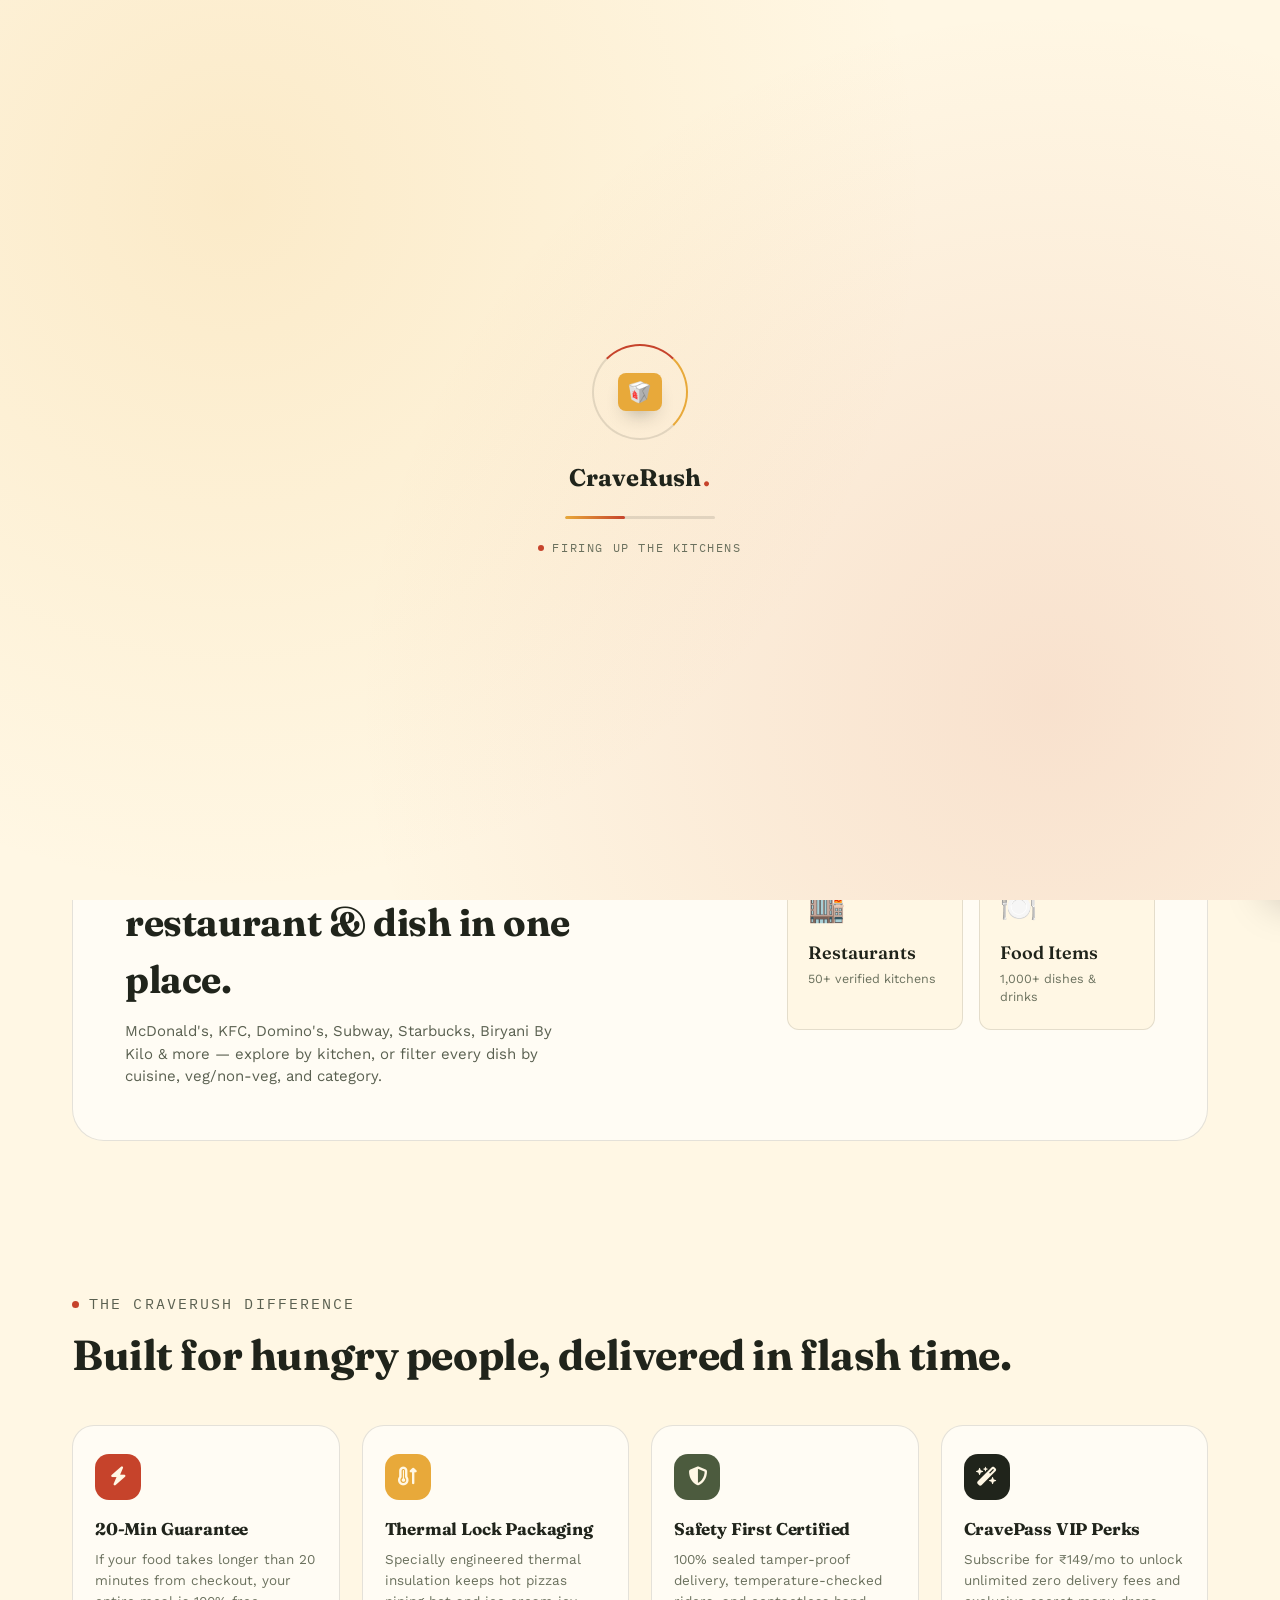
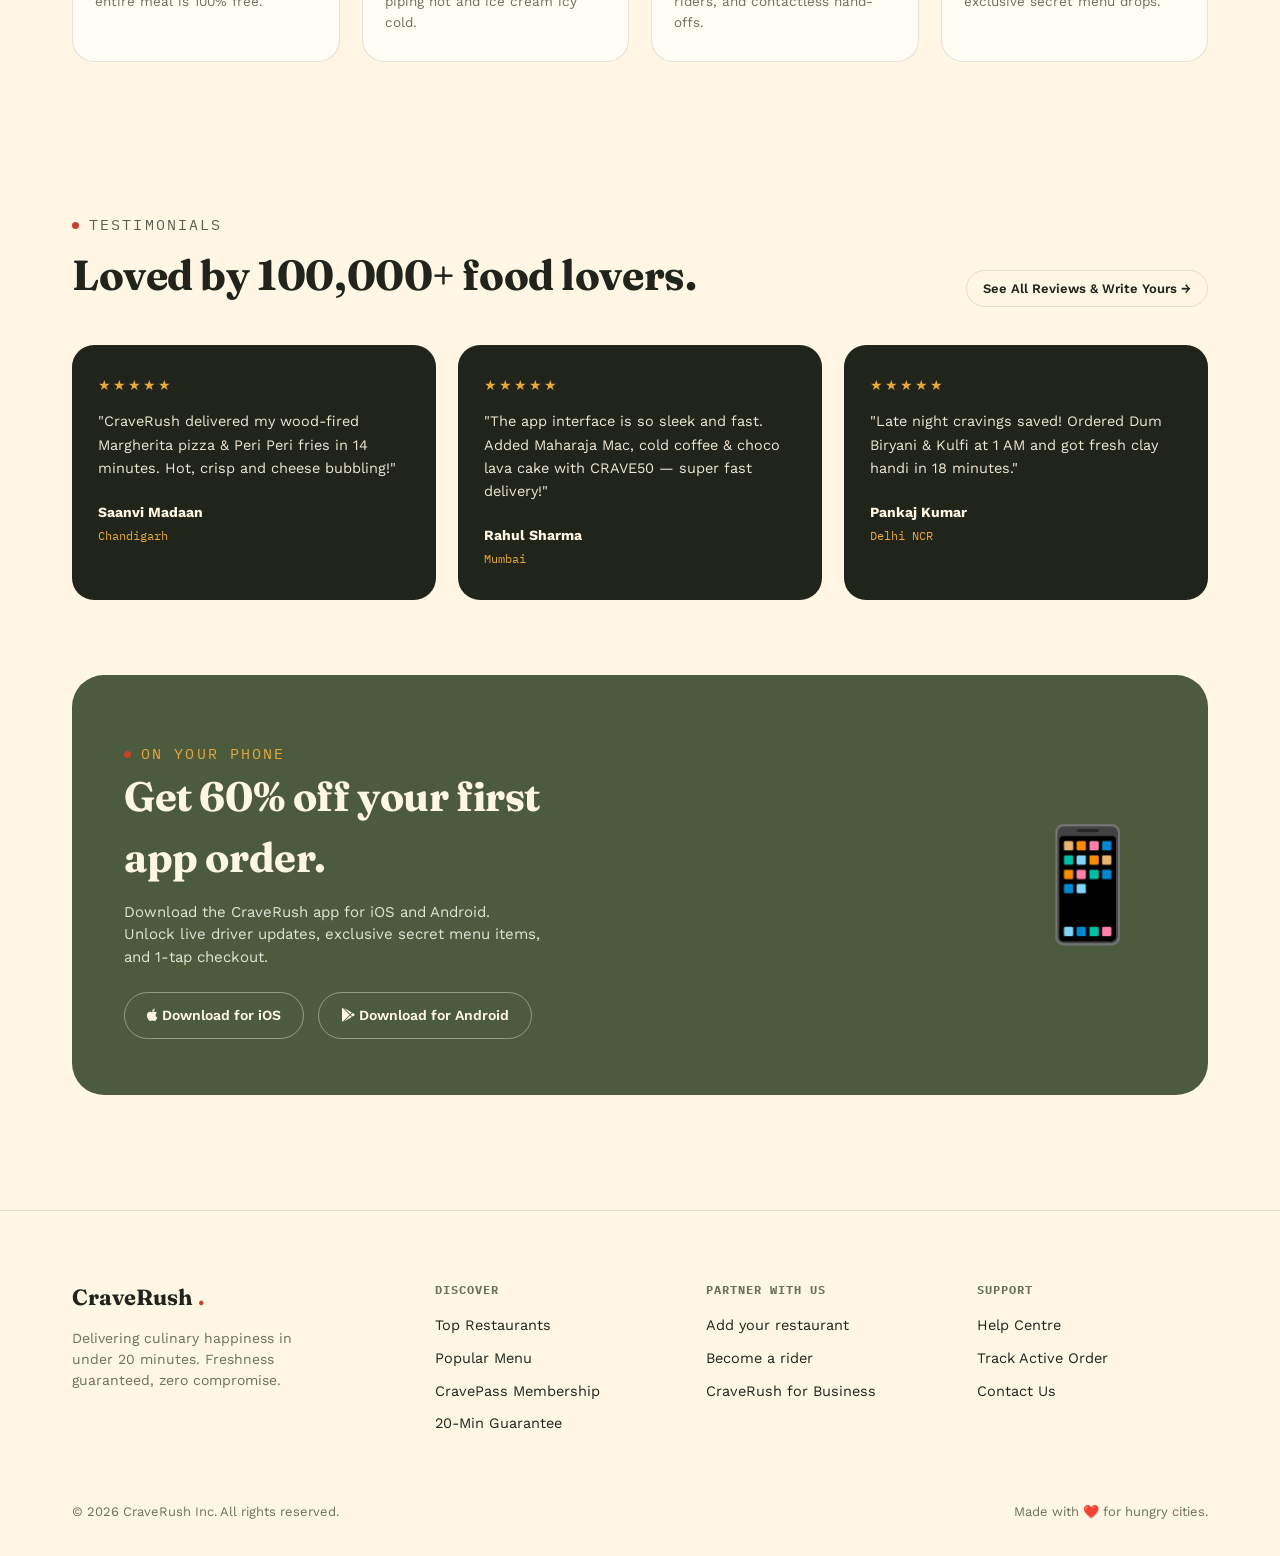
==== commit b0fd4002: "Add files via upload" ====
--- a/index.html
+++ b/index.html
@@ -34,128 +34,53 @@
   <header>
     <input type="checkbox" id="menu-toggle" style="display:none;">
     <nav>
-      <!-- Logo -->
       <a href="#" class="logo">CraveRush<span class="dot">.</span></a>
       
-      <!-- Location Picker (Desktop Only) -->
-      <div class="location-picker desktop-only" onclick="openModal('location-modal')">
+      <div class="location-picker" onclick="openModal('location-modal')">
         <i class="fa-solid fa-location-dot"></i>
-        <span class="current-location-text">Sector 17, Chandigarh</span>
+        <span id="current-location-text">Sector 17, Chandigarh</span>
         <i class="fa-solid fa-chevron-down" style="font-size:10px; color:var(--muted-4);"></i>
       </div>
 
-      <!-- Search Bar -->
-      <div class="nav-search">
-        <i class="fa-solid fa-magnifying-glass"></i>
-        <input type="text" id="global-search" placeholder="Search burgers, fries, drinks, desserts...">
-      </div>
-
-      <!-- Backdrop for Mobile Drawer -->
-      <label for="menu-toggle" class="mobile-drawer-backdrop" aria-hidden="true"></label>
-
-      <!-- Navigation links & Mobile Drawer -->
-      <div class="nav-links" id="mobile-menu">
-        <!-- Mobile drawer title and close button -->
-        <div class="drawer-header mobile-only">
-          <span class="drawer-title">Navigation</span>
-          <label for="menu-toggle" class="drawer-close" aria-label="Close navigation menu">
-            <i class="fa-solid fa-xmark"></i>
-          </label>
-        </div>
-
-        <!-- Mobile-only Location picker inside drawer -->
-        <div class="mobile-location-row mobile-only" onclick="openModal('location-modal')">
-          <span class="section-label">Delivery Location</span>
-          <div class="location-picker-mobile">
-            <i class="fa-solid fa-location-dot"></i>
-            <span class="current-location-text">Sector 17, Chandigarh</span>
-            <i class="fa-solid fa-chevron-down" style="font-size:10px; color:var(--muted-4);"></i>
-          </div>
-        </div>
-
-        <!-- Links List -->
-        <span class="section-label mobile-only">Menu</span>
-        <ul class="nav-links-list">
-          <li><a href="#restaurants" class="active"><i class="fa-solid fa-store mobile-only"></i> Restaurants</a></li>
-          <li><a href="#menu"><i class="fa-solid fa-utensils"></i> Menu</a></li>
-          <li><a href="javascript:openOrderTracking()"><i class="fa-solid fa-route"></i> Live Track</a></li>
-          <li><a href="javascript:openAboutModal()"><i class="fa-solid fa-circle-info"></i> About Us</a></li>
-          <li><a href="#reviews"><i class="fa-solid fa-star"></i> Reviews</a></li>
-        </ul>
-
-        <!-- Mobile-only preferences toggles -->
-        <div class="mobile-preferences mobile-only">
-          <span class="section-label">Preferences</span>
-          
-          <!-- Veg Switch -->
-          <div class="pref-row">
-            <span>Veg Only</span>
-            <div class="veg-switch" title="Show veg only">
-              <input type="checkbox" id="veg-only-toggle-mobile" class="veg-switch-input" onchange="toggleVegOnly(this.checked)">
-              <label for="veg-only-toggle-mobile" class="veg-switch-track" aria-label="Toggle veg only">
-                <span class="veg-switch-icon veg-switch-icon-all">🍽️</span>
-                <span class="veg-switch-icon veg-switch-icon-veg">🟢</span>
-                <span class="veg-switch-knob"></span>
-              </label>
-            </div>
-          </div>
-
-          <!-- Theme Toggle -->
-          <div class="pref-row">
-            <span>Dark Mode</span>
-            <div class="theme-toggle-wrap">
-              <input type="checkbox" id="theme-toggle-mobile" class="theme-toggle-input">
-              <label for="theme-toggle-mobile" class="theme-toggle" aria-label="Toggle dark mode">
-                <i class="fa-solid fa-sun theme-icon theme-icon-sun"></i>
-                <i class="fa-solid fa-moon theme-icon theme-icon-moon"></i>
-                <span class="theme-toggle-knob"></span>
-              </label>
-            </div>
-          </div>
-        </div>
-
-        <!-- Mobile Profile Section -->
-        <div class="mobile-profile-section mobile-only" id="mobile-profile-container">
-          <!-- Populated by JS -->
-        </div>
-      </div>
-
-      <!-- Nav CTA & Burger -->
+      <div class="nav-search" id="nav-search">
+        <button type="button" class="nav-search-toggle" id="nav-search-toggle" aria-label="Search">
+          <i class="fa-solid fa-magnifying-glass"></i>
+        </button>
+        <div class="nav-search-panel" id="nav-search-panel">
+          <i class="fa-solid fa-magnifying-glass"></i>
+          <input type="text" id="global-search" placeholder="Search burgers, fries, drinks, desserts..." autocomplete="off">
+          <div id="search-results-dropdown" class="search-results-dropdown"></div>
+        </div>
+      </div>
+
+      <ul class="nav-links">
+        <li><a href="restaurants.html">Restaurants</a></li>
+        <li><a href="menu.html">Food Items</a></li>
+        <li><a href="orders.html">Orders</a></li>
+        <li><a href="about.html">About Us</a></li>
+        <li><a href="reviews.html">Reviews</a></li>
+      </ul>
+
       <div class="nav-cta">
-        <!-- Desktop CTA elements -->
-        <div class="desktop-cta-items desktop-only">
-          <input type="checkbox" id="theme-toggle" class="theme-toggle-input">
-          <label for="theme-toggle" class="theme-toggle" aria-label="Toggle dark mode">
-            <i class="fa-solid fa-sun theme-icon theme-icon-sun"></i>
-            <i class="fa-solid fa-moon theme-icon theme-icon-moon"></i>
-            <span class="theme-toggle-knob"></span>
-          </label>
-
-          <!-- Veg-Only Preference Switch -->
-          <div class="veg-switch" title="Show veg only">
-            <input type="checkbox" id="veg-only-toggle" class="veg-switch-input" onchange="toggleVegOnly(this.checked)">
-            <label for="veg-only-toggle" class="veg-switch-track" aria-label="Toggle veg only">
-              <span class="veg-switch-icon veg-switch-icon-all">🍽️</span>
-              <span class="veg-switch-icon veg-switch-icon-veg">🟢</span>
-              <span class="veg-switch-knob"></span>
-            </label>
-          </div>
-
-          <div id="user-profile-container">
-            <!-- Populated by JS -->
-          </div>
-
-          <a href="#menu" class="btn btn-solid btn-sm">Order Now</a>
-        </div>
-
-        <!-- Cart Button -->
+        <input type="checkbox" id="theme-toggle" class="theme-toggle-input">
+        <label for="theme-toggle" class="theme-toggle" aria-label="Toggle dark mode">
+          <i class="fa-solid fa-sun theme-icon theme-icon-sun"></i>
+          <i class="fa-solid fa-moon theme-icon theme-icon-moon"></i>
+          <span class="theme-toggle-knob"></span>
+        </label>
+
         <button id="open-cart-btn" class="cart-btn" aria-label="Cart">
           <i class="fa-solid fa-bag-shopping"></i>
-          <span class="cart-badge">0</span>
+          <span id="cart-badge" class="cart-badge">0</span>
         </button>
 
-        <!-- Hamburger Toggle -->
-        <label for="menu-toggle" class="burger" aria-label="Open navigation menu" aria-expanded="false" aria-controls="mobile-menu">
+        <div id="user-profile-container">
+          <!-- Populated by JS -->
+        </div>
+
+        <a href="menu.html" class="btn btn-solid btn-sm">Order Now</a>
+
+        <label for="menu-toggle" class="burger" aria-label="Open navigation menu">
           <i class="fa-solid fa-bars"></i>
         </label>
       </div>
@@ -171,7 +96,7 @@
         <p class="lede">1,000+ top chef restaurants, real-time tracking, and zero delivery fee on your first order. Satisfy your wildest cravings in under 20 minutes.</p>
         
         <div class="hero-actions">
-          <a href="#menu" class="btn btn-solid"><i class="fa-solid fa-utensils"></i> Find Food</a>
+          <a href="menu.html" class="btn btn-solid"><i class="fa-solid fa-utensils"></i> Find Food</a>
           <a href="#features" class="btn btn-ghost"><i class="fa-solid fa-circle-play"></i> See how it works</a>
         </div>
 
@@ -218,61 +143,27 @@
     </div>
   </div>
 
-  <!-- VERIFIED RESTAURANT PARTNERS -->
-  <section class="section" id="restaurants">
-    <div class="wrap">
-      <div class="section-head">
-        <div>
-          <p class="eyebrow">Verified Kitchens</p>
-          <h2>Famous Food Restaurants Near You</h2>
-        </div>
-        <p>Order directly from top rated national brands and local culinary icons.</p>
-      </div>
-
-      <div class="restaurant-grid" id="restaurant-container">
-        <!-- Rendered dynamically by JS -->
-      </div>
-    </div>
-  </section>
-
-  <!-- POPULAR DISHES & MENU -->
-  <section class="section" id="menu" style="padding-top:20px;">
-    <div class="wrap">
-      <div class="section-head">
-        <div>
-          <p class="eyebrow">Our Cravings Menu</p>
-          <h2>Explore Popular Dishes, Sides, Drinks &amp; Desserts</h2>
-        </div>
-        <p>Handcrafted gourmet meals, crispy sides, iced drinks &amp; rich desserts made fresh to order.</p>
-      </div>
-
-      <!-- Veg / Non-Veg & Filter Controls -->
-      <div style="display:flex; justify-content:space-between; align-items:center; flex-wrap:wrap; gap:16px; margin-bottom:24px;">
-        <div class="category-bar" style="margin-bottom:0;">
-          <span class="cat-pill active" data-cat="All items">All items</span>
-          <span class="cat-pill" data-cat="Gourmet Burgers">Burgers</span>
-          <span class="cat-pill" data-cat="Artisanal Pizza">Pizza</span>
-          <span class="cat-pill" data-cat="Sides & Starters">🍟 Sides &amp; Starters</span>
-          <span class="cat-pill" data-cat="Refreshers & Drinks">🥤 Drinks &amp; Shakes</span>
-          <span class="cat-pill" data-cat="Desserts">🍰 Desserts &amp; Sweets</span>
-          <span class="cat-pill" data-cat="Fresh Sushi">Fresh Sushi</span>
-          <span class="cat-pill" data-cat="Healthy Bowls">Healthy Bowls</span>
-          <span class="cat-pill" data-cat="Indian & Curry">Indian &amp; Curry</span>
-          <span class="cat-pill" data-cat="Biryani">Biryani</span>
-        </div>
-
-        <div style="display:flex; align-items:center; gap:10px;">
-          <label style="font-size:13px; font-weight:600; color:var(--muted-1);">Diet Filter:</label>
-          <select id="veg-toggle" class="form-control" style="width:auto; padding:6px 14px; border-radius:100px; font-size:13px;">
-            <option value="all">All Items</option>
-            <option value="veg">🟢 Veg Only</option>
-            <option value="nonveg">🔴 Non-Veg Only</option>
-          </select>
-        </div>
-      </div>
-
-      <div class="dish-grid" id="dish-container">
-        <!-- Rendered dynamically by JS -->
+  <!-- BROWSE RESTAURANTS / FOOD ITEMS (two separate catalog pages) -->
+  <section class="section" id="restaurants" style="padding-top:20px;">
+    <div class="wrap">
+      <div class="discover-band">
+        <div class="discover-copy">
+          <p class="eyebrow">1,000+ dishes, 50+ kitchens</p>
+          <h2>Hungry? Browse every restaurant &amp; dish in one place.</h2>
+          <p>McDonald's, KFC, Domino's, Subway, Starbucks, Biryani By Kilo &amp; more — explore by kitchen, or filter every dish by cuisine, veg/non-veg, and category.</p>
+        </div>
+        <div class="discover-cards">
+          <a href="restaurants.html" class="discover-card">
+            <span class="discover-card-icon">🏬</span>
+            <span class="discover-card-title">Restaurants</span>
+            <span class="discover-card-sub">50+ verified kitchens</span>
+          </a>
+          <a href="menu.html" class="discover-card">
+            <span class="discover-card-icon">🍽️</span>
+            <span class="discover-card-title">Food Items</span>
+            <span class="discover-card-sub">1,000+ dishes &amp; drinks</span>
+          </a>
+        </div>
       </div>
     </div>
   </section>
@@ -320,6 +211,7 @@
           <p class="eyebrow">Testimonials</p>
           <h2>Loved by 100,000+ food lovers.</h2>
         </div>
+        <a href="reviews.html" class="btn btn-ghost btn-sm">See All Reviews &amp; Write Yours →</a>
       </div>
 
       <div class="reviews-grid">
@@ -377,9 +269,9 @@
         <div class="footer-col">
           <h4>Discover</h4>
           <ul>
-            <li><a href="#restaurants">Top Restaurants</a></li>
-            <li><a href="#menu">Popular Menu</a></li>
-            <li><a href="javascript:openAboutModal()">CravePass Membership</a></li>
+            <li><a href="restaurants.html">Top Restaurants</a></li>
+            <li><a href="menu.html">Popular Menu</a></li>
+            <li><a href="about.html">CravePass Membership</a></li>
             <li><a href="#features">20-Min Guarantee</a></li>
           </ul>
         </div>
@@ -394,9 +286,9 @@
         <div class="footer-col">
           <h4>Support</h4>
           <ul>
-            <li><a href="javascript:openAboutModal()">Help Centre</a></li>
-            <li><a href="javascript:openOrderTracking()">Track Active Order</a></li>
-            <li><a href="javascript:openAboutModal()">Contact Us</a></li>
+            <li><a href="about.html">Help Centre</a></li>
+            <li><a href="orders.html">Track Active Order</a></li>
+            <li><a href="about.html">Contact Us</a></li>
           </ul>
         </div>
       </div>
@@ -471,25 +363,29 @@
       <div class="modal-body">
         <!-- Shown when a user is already signed in -->
         <div id="account-view" class="account-view" style="display:none;">
-          <div class="account-avatar-lg" id="account-avatar-lg">U</div>
-          <h4 id="account-name">Account</h4>
-          <p class="account-email" id="account-email">—</p>
-
-          <div class="account-info-row">
-            <span>Full Name</span>
-            <span id="account-info-name">—</span>
-          </div>
-          <div class="account-info-row">
-            <span>Email</span>
-            <span id="account-info-email">—</span>
-          </div>
+          <div class="account-view-header">
+            <div class="account-avatar-lg" id="account-avatar-lg">U</div>
+            <div>
+              <h4 id="account-name">Account</h4>
+              <p class="account-email" id="account-email">—</p>
+            </div>
+          </div>
+
+          <div class="account-tabs">
+            <div class="account-tab active" data-tab="profile" onclick="switchAccountTab('profile')"><i class="fa-regular fa-id-card"></i> Profile</div>
+            <div class="account-tab" data-tab="addresses" onclick="switchAccountTab('addresses')"><i class="fa-solid fa-location-dot"></i> Addresses</div>
+            <div class="account-tab" data-tab="wallet" onclick="switchAccountTab('wallet')"><i class="fa-solid fa-wallet"></i> Wallet</div>
+          </div>
+
+          <div id="account-tab-profile" class="account-tab-panel"></div>
+          <div id="account-tab-addresses" class="account-tab-panel" style="display:none;"></div>
+          <div id="account-tab-wallet" class="account-tab-panel" style="display:none;"></div>
 
           <button type="button" class="logout-btn" onclick="logoutUser()">
             <i class="fa-solid fa-right-from-bracket"></i> Log Out
           </button>
         </div>
 
-        <!-- Shown when signed out -->
         <div id="auth-forms-wrap">
           <div class="auth-tabs">
             <div class="auth-tab active" onclick="switchAuthTab('signin')">Sign In</div>
@@ -519,7 +415,7 @@
             </div>
             <div class="form-group">
               <label>Mobile Number</label>
-              <input type="tel" class="form-control" placeholder="+91 98765 43210" required>
+              <input type="tel" id="signup-phone" class="form-control" placeholder="+91 98765 43210" required>
             </div>
             <div class="form-group">
               <label>Password</label>
@@ -572,46 +468,6 @@
     </div>
   </div>
 
-  <!-- ABOUT US MODAL -->
-  <div id="about-modal" class="modal-overlay">
-    <div class="modal-content" style="max-width:640px;">
-      <div class="modal-header">
-        <h3>About CraveRush</h3>
-        <button class="close-btn" onclick="closeModal('about-modal')"><i class="fa-solid fa-xmark"></i></button>
-      </div>
-      <div class="modal-body">
-        <div class="about-hero">
-          <h2>Fired up for speed &amp; taste.</h2>
-          <p>CraveRush is India's premier hyper-local food delivery network engineered for under-20-minute gourmet delivery from top chef kitchens.</p>
-        </div>
-
-        <div class="stats-grid">
-          <div class="stat-card">
-            <strong>20m</strong>
-            <span>Avg Speed</span>
-          </div>
-          <div class="stat-card">
-            <strong>1000+</strong><span>Partners</span>
-          </div>
-          <div class="stat-card">
-            <strong>100k+</strong><span>Deliveries</span>
-          </div>
-          <div class="stat-card">
-            <strong>4.9★</strong><span>Rating</span>
-          </div>
-        </div>
-
-        <div style="line-height:1.6; color:var(--muted-1); font-size:14.5px;">
-          <h4 style="font-family:var(--font-display); font-size:18px; margin:16px 0 8px; color:var(--ink);">Our 20-Minute Guarantee</h4>
-          <p>We pioneered thermal lock EV delivery pods. If your order exceeds 20 minutes from the time of checkout, your entire bill is 100% refunded with zero questions asked.</p>
-          
-          <h4 style="font-family:var(--font-display); font-size:18px; margin:16px 0 8px; color:var(--ink);">Curated Partner Kitchens</h4>
-          <p>Every restaurant partner on CraveRush undergoes strict food safety audits, kitchen hygiene checks, and temperature-controlled packaging verification.</p>
-        </div>
-      </div>
-    </div>
-  </div>
-
   <!-- TOAST NOTIFICATION CONTAINER -->
   <div id="toast-container"></div>
 
--- a/style.css
+++ b/style.css
@@ -80,7 +80,6 @@
 
 img {
   max-width: 100%;
-  height: auto;
   display: block;
 }
 a {
@@ -101,7 +100,7 @@
 .wrap {
   max-width: 1200px;
   margin: 0 auto;
-  padding: 0 16px;
+  padding: 0 32px;
 }
 
 /* Typography & Utilities */
@@ -324,64 +323,94 @@
   backdrop-filter: blur(14px);
   border-bottom: 1px solid var(--line);
 }
-
 nav {
   display: flex;
-  flex-wrap: wrap;
-  align-items: center;
-  justify-content: space-between;
-  gap: 8px;
-  padding: 10px 12px;
+  align-items: center;
+  gap: 20px;
+  padding: 14px 32px;
   max-width: 1280px;
   margin: 0 auto;
 }
 .logo {
   font-family: var(--font-display);
   font-weight: 700;
-  font-size: 20px;
+  font-size: 22px;
   display: flex;
   align-items: center;
   gap: 6px;
   flex-shrink: 0;
-  order: 1;
 }
 .logo .dot { color: var(--chili); }
 
 .location-picker {
   display: flex;
   align-items: center;
-  gap: 4px;
-  padding: 6px 10px;
+  gap: 6px;
+  padding: 6px 12px;
   background: var(--card);
   border: 1px solid var(--line);
   border-radius: 100px;
-  font-size: 12px;
+  font-size: 13px;
   font-weight: 500;
   color: var(--ink);
   cursor: pointer;
   flex-shrink: 0;
-  order: 3;
-  max-width: 100%;
-  white-space: nowrap;
-  overflow: hidden;
-  text-overflow: ellipsis;
 }
 .location-picker i { color: var(--chili); }
 
+/* Search lives behind a dedicated toggle button rather than an inline bar,
+   so it can never be squeezed to nothing by the other nav items competing
+   for space (this happened on common laptop widths ~1024-1400px, where the
+   old flexible bar would shrink toward 0 and effectively disappear). */
 .nav-search {
-  flex: 1 1 100%;
-  order: 4;
-  display: flex;
-  align-items: center;
-  gap: 8px;
+  position: relative;
+  flex-shrink: 0;
+}
+.nav-search-toggle {
+  width: 38px;
+  height: 38px;
+  border-radius: 50%;
+  background: var(--card);
+  border: 1px solid var(--line);
+  display: flex;
+  align-items: center;
+  justify-content: center;
+  cursor: pointer;
+  color: var(--muted-4);
+  font-size: 14px;
+  padding: 0;
+  flex-shrink: 0;
+  transition: color .2s ease, border-color .2s ease;
+}
+.nav-search-toggle:hover, .nav-search-toggle.active { color: var(--chili); border-color: var(--chili); }
+
+.nav-search-panel {
+  position: absolute;
+  top: calc(100% + 12px);
+  left: 50%;
+  transform: translateX(-50%) translateY(-6px);
+  width: 340px;
+  max-width: min(90vw, 340px);
+  display: flex;
+  align-items: center;
+  gap: 10px;
   background: var(--card);
   border: 1px solid var(--line);
   border-radius: 100px;
-  padding: 8px 14px;
-  margin-top: 10px;
-}
-.nav-search i { color: var(--muted-4); font-size: 13px; }
-.nav-search input {
+  padding: 9px 16px;
+  box-shadow: var(--shadow-lg);
+  opacity: 0;
+  visibility: hidden;
+  transition: opacity .2s ease, transform .2s ease, visibility .2s ease;
+  z-index: 210;
+}
+.nav-search-panel.active {
+  opacity: 1;
+  visibility: visible;
+  transform: translateX(-50%) translateY(0);
+}
+.nav-search-panel > i { color: var(--muted-4); font-size: 13px; flex-shrink: 0; }
+.nav-search-panel input {
   border: none;
   background: transparent;
   outline: none;
@@ -390,253 +419,124 @@
   font-size: 13.5px;
   color: var(--ink);
 }
-.nav-search input::placeholder { color: var(--muted-5); }
-
-/* Mobile-only and Desktop-only helpers */
-.desktop-only {
-  display: none !important;
-}
-.mobile-only {
-  display: block;
-}
-
-/* Mobile Drawer (nav-links container) */
-.nav-links {
-  position: fixed;
-  top: 0;
+.nav-search-panel input::placeholder { color: var(--muted-5); }
+
+/* Search Suggestions Dropdown (nested inside the panel, so it opens directly
+   under the input instead of under the small toggle button). */
+.search-results-dropdown {
+  position: absolute;
+  top: calc(100% + 10px);
+  left: 0;
   right: 0;
-  bottom: 0;
-  width: 300px;
-  max-width: 85%;
+  min-width: 320px;
   background: var(--card);
-  z-index: 1001; /* Above overlay backdrop */
-  padding: 24px;
-  display: flex !important;
-  flex-direction: column;
-  gap: 20px;
-  box-shadow: -10px 0 40px rgba(0, 0, 0, 0.25);
-  transform: translateX(100%);
-  transition: transform 0.25s ease-out;
+  border: 1px solid var(--line);
+  border-radius: var(--radius-sm);
+  box-shadow: var(--shadow-lg);
+  padding: 8px;
+  max-height: 420px;
   overflow-y: auto;
-  border-bottom: none;
-}
-#menu-toggle:checked ~ nav .nav-links {
-  transform: translateX(0);
-}
-
-/* Backdrop for Mobile Drawer */
-.mobile-drawer-backdrop {
-  position: fixed;
-  inset: 0;
-  z-index: 1000;
-  background: var(--modal-overlay);
+  z-index: 200;
   opacity: 0;
   visibility: hidden;
-  transition: opacity 0.25s ease-out, visibility 0.25s ease-out;
-}
-#menu-toggle:checked ~ nav .mobile-drawer-backdrop {
+  transform: translateY(-6px);
+  transition: opacity .2s ease, transform .2s ease, visibility .2s ease;
+}
+.search-results-dropdown.active {
   opacity: 1;
   visibility: visible;
-}
-
-/* Close icon rotation in burger toggle */
-#menu-toggle:checked ~ nav .burger i {
-  transform: rotate(90deg);
-}
-#menu-toggle:checked ~ nav .burger i::before {
-  content: "\f00d"; /* FontAwesome Xmark */
-}
-.burger i {
-  transition: transform 0.2s ease, content 0.2s ease;
-}
-
-/* Drawer Header */
-.drawer-header {
-  display: flex !important;
-  align-items: center;
-  justify-content: space-between;
-  border-bottom: 1.5px solid var(--line);
-  padding-bottom: 14px;
-  margin-bottom: 5px;
-}
-.drawer-title {
-  font-family: var(--font-display);
-  font-size: 20px;
-  font-weight: 700;
-  color: var(--ink);
-}
-.drawer-close {
-  font-size: 22px;
-  color: var(--muted-3);
+  transform: translateY(0);
+}
+.search-group-label {
+  font-family: var(--font-mono);
+  font-size: 10.5px;
+  letter-spacing: .1em;
+  text-transform: uppercase;
+  color: var(--muted-4);
+  padding: 8px 10px 4px;
+}
+.search-result-row {
+  display: flex;
+  align-items: center;
+  gap: 12px;
+  padding: 8px 10px;
+  border-radius: var(--radius-sm);
   cursor: pointer;
-  width: 32px;
-  height: 32px;
-  display: flex;
-  align-items: center;
-  justify-content: center;
-  border-radius: 50%;
-  transition: background 0.2s;
-}
-.drawer-close:hover {
-  background: var(--line);
-  color: var(--ink);
-}
-
-/* Mobile Section Labels */
-.section-label {
-  font-family: var(--font-mono);
-  font-size: 11px;
-  text-transform: uppercase;
-  letter-spacing: .06em;
-  color: var(--muted-4);
+}
+.search-result-row:hover { background: var(--paper); }
+.search-result-row img {
+  width: 38px;
+  height: 38px;
+  border-radius: 10px;
+  object-fit: cover;
+  flex-shrink: 0;
+}
+.search-result-info { flex: 1; min-width: 0; }
+.search-result-info strong {
   display: block;
-  margin-bottom: 8px;
-  font-weight: 600;
-}
-
-/* Mobile Location Picker Row */
-.mobile-location-row {
-  cursor: pointer;
-  display: block !important;
-}
-.location-picker-mobile {
-  display: flex;
-  align-items: center;
-  gap: 8px;
-  padding: 12px 14px;
-  background: var(--paper);
-  border: 1.5px solid var(--line);
-  border-radius: var(--radius-sm);
   font-size: 13.5px;
   font-weight: 600;
   color: var(--ink);
-}
-.location-picker-mobile i {
-  color: var(--chili);
-}
-
-/* Mobile Nav Links list */
-.nav-links-list {
-  display: flex;
-  flex-direction: column;
-  gap: 12px;
-  padding: 0;
-  margin: 0;
-}
-.nav-links-list li {
-  width: 100%;
-}
-.nav-links-list a {
-  display: flex;
-  align-items: center;
-  gap: 12px;
-  padding: 12px 14px;
-  font-size: 15px;
-  font-weight: 600;
-  color: var(--ink);
-  border-radius: var(--radius-sm);
-  transition: background 0.2s, color 0.2s;
   white-space: nowrap;
-}
-.nav-links-list a i {
-  font-size: 16px;
-  color: var(--muted-3);
-  width: 20px;
-  text-align: center;
-}
-.nav-links-list a:hover, .nav-links-list a.active {
-  background: var(--chili);
-  color: #FFF7E4;
-}
-.nav-links-list a:hover i, .nav-links-list a.active i {
-  color: #FFF7E4;
-}
-
-/* Mobile Preferences section */
-.mobile-preferences {
-  display: flex !important;
-  flex-direction: column;
-  gap: 10px;
-}
-.pref-row {
-  display: flex !important;
-  align-items: center;
-  justify-content: space-between;
-  padding: 10px 14px;
-  background: var(--paper);
-  border: 1.5px solid var(--line);
-  border-radius: var(--radius-sm);
-  font-size: 14.5px;
-  font-weight: 600;
-}
-
-/* Mobile Profile Section */
-.mobile-profile-section {
-  border-top: 1.5px solid var(--line);
-  padding-top: 18px;
-  margin-top: auto;
-  display: block !important;
-}
-.mobile-profile-info {
-  display: flex;
-  align-items: center;
-  gap: 12px;
-  margin-bottom: 14px;
-}
-.mobile-profile-info .user-avatar {
-  width: 42px;
-  height: 42px;
-  font-size: 18px;
-  font-weight: 700;
-  border-radius: 50%;
-  display: flex;
-  align-items: center;
-  justify-content: center;
-  background: var(--chili);
-  color: #FFF7E4;
-}
-.mobile-profile-info div {
-  display: flex;
-  flex-direction: column;
-}
-.mobile-profile-info strong {
-  font-size: 15.5px;
-  color: var(--ink);
-  font-weight: 700;
-}
-.mobile-profile-email {
+  overflow: hidden;
+  text-overflow: ellipsis;
+}
+.search-result-info span {
+  display: block;
   font-size: 12px;
   color: var(--muted-3);
-  text-transform: none;
-}
-.mobile-profile-actions {
-  display: flex;
-  gap: 8px;
-}
-.mobile-profile-actions .btn {
-  flex: 1;
-  text-align: center;
-  justify-content: center;
-  padding: 10px 0;
+  white-space: nowrap;
+  overflow: hidden;
+  text-overflow: ellipsis;
+}
+.search-result-row > i { color: var(--muted-4); font-size: 11px; }
+.search-empty {
+  display: flex;
+  align-items: center;
+  gap: 10px;
+  padding: 16px 10px;
+  color: var(--muted-3);
   font-size: 13.5px;
-  font-weight: 600;
-}
-.logout-btn-text {
-  border: 1.5px solid var(--chili) !important;
-  color: var(--chili) !important;
-  background: transparent !important;
-}
-.logout-btn-text:hover {
-  background: var(--chili) !important;
-  color: #FFF7E4 !important;
-}
+}
+.search-empty i { color: var(--muted-4); }
+
+/* Flash highlight when landing on a dish via search */
+@keyframes searchHighlightPulse {
+  0%, 100% { box-shadow: 0 0 0 0 rgba(198, 67, 43, 0); }
+  30% { box-shadow: 0 0 0 4px rgba(198, 67, 43, 0.45); }
+}
+.dish-card.search-highlight {
+  border-color: var(--chili);
+  animation: searchHighlightPulse 1.1s ease;
+}
+
+.nav-links {
+  display: flex;
+  align-items: center;
+  gap: 24px;
+  font-size: 14.5px;
+  font-weight: 500;
+  flex-shrink: 0;
+}
+.nav-links a { position: relative; padding: 4px 0; white-space: nowrap; }
+.nav-links a::after {
+  content: "";
+  position: absolute;
+  left: 0;
+  bottom: 0;
+  height: 2px;
+  width: 0;
+  background: var(--chili);
+  transition: width .3s ease;
+}
+.nav-links a:hover::after, .nav-links a.active::after { width: 100%; }
 
 .nav-cta {
   display: flex;
   align-items: center;
-  gap: 12px;
+  gap: 14px;
   flex-shrink: 0;
-  order: 2;
+  margin-left: auto;
 }
 
 /* Theme Toggle */
@@ -728,15 +628,15 @@
 .user-profile-btn {
   display: flex;
   align-items: center;
-  gap: 0;
-  padding: 4px;
-  border-radius: 50%;
+  gap: 8px;
+  padding: 6px 14px;
+  border-radius: 100px;
   background: var(--card);
   border: 1px solid var(--line);
+  font-size: 13.5px;
+  font-weight: 600;
+  color: var(--ink);
   cursor: pointer;
-}
-.user-profile-btn span:not(.user-avatar) {
-  display: none;
 }
 .user-avatar {
   width: 26px;
@@ -751,19 +651,9 @@
   font-weight: 700;
 }
 
-.burger {
-  display: flex;
-  align-items: center;
-  justify-content: center;
-  width: 36px;
-  height: 36px;
-  border: 1.5px solid var(--line);
-  border-radius: 8px;
-  color: var(--ink);
-  cursor: pointer;
-}
-
-/* Header Veg-Only Preference Toggle */
+.burger { display: none; }
+
+/* Header Veg-Only Preference Toggle (styled like the dark mode switch) */
 .veg-switch {
   display: inline-flex;
   align-items: center;
@@ -817,38 +707,158 @@
 #veg-only-toggle:not(:checked) ~ .veg-switch-track .veg-switch-icon-all { opacity: 1; }
 
 /* Account View (Logged-in Auth Modal Panel) */
-.account-view { text-align: center; }
+.account-view { text-align: left; }
+.account-view-header {
+  display: flex;
+  align-items: center;
+  gap: 16px;
+  margin-bottom: 22px;
+}
 .account-avatar-lg {
-  width: 76px;
-  height: 76px;
+  width: 64px;
+  height: 64px;
+  flex-shrink: 0;
   border-radius: 50%;
   background: var(--chili);
   color: #FFF7E4;
   font-family: var(--font-display);
-  font-size: 30px;
+  font-size: 26px;
   font-weight: 700;
   display: flex;
   align-items: center;
   justify-content: center;
-  margin: 0 auto 16px;
-}
-.account-view h4 { font-size: 19px; margin-bottom: 4px; }
-.account-view .account-email { font-size: 13.5px; color: var(--muted-3); margin-bottom: 24px; }
-.account-info-row {
-  display: flex;
+}
+.account-view h4 { font-size: 18px; margin-bottom: 2px; }
+.account-view .account-email { font-size: 13.5px; color: var(--muted-3); }
+
+/* Profile / Addresses / Wallet tab bar */
+.account-tabs {
+  display: flex;
+  background: var(--paper);
+  padding: 4px;
+  border-radius: 100px;
+  margin-bottom: 22px;
+  border: 1px solid var(--line);
+}
+.account-tab {
+  flex: 1;
+  display: flex;
+  align-items: center;
+  justify-content: center;
+  gap: 6px;
+  padding: 10px 0;
+  text-align: center;
+  font-weight: 600;
+  font-size: 13px;
+  border-radius: 100px;
+  color: var(--muted-2);
+  cursor: pointer;
+  transition: all .25s ease;
+}
+.account-tab.active {
+  background: var(--chili);
+  color: #FFF7E4;
+}
+.account-tab-panel { text-align: left; }
+
+.empty-tab-state {
+  text-align: center;
+  padding: 30px 10px;
+  color: var(--muted-3);
+}
+.empty-tab-state i { font-size: 30px; margin-bottom: 10px; display: block; }
+
+/* Addresses tab */
+.address-list { display: flex; flex-direction: column; gap: 12px; margin-bottom: 16px; }
+.address-card {
+  padding: 16px;
+  background: var(--paper);
+  border: 1.5px solid var(--line);
+  border-radius: var(--radius-sm);
+}
+.address-card.is-default { border-color: var(--chili); }
+.address-card-top {
+  display: flex;
+  align-items: center;
   justify-content: space-between;
-  padding: 12px 16px;
-  background: var(--paper);
-  border: 1px solid var(--line);
+  margin-bottom: 6px;
+}
+.address-card-label {
+  font-weight: 700;
+  font-size: 14px;
+  display: flex;
+  align-items: center;
+  gap: 8px;
+  color: var(--ink);
+}
+.address-card-label i { color: var(--chili); width: 14px; }
+.address-default-badge {
+  font-size: 11px;
+  font-weight: 700;
+  text-transform: uppercase;
+  letter-spacing: .04em;
+  color: var(--chili);
+  background: rgba(198, 67, 43, 0.12);
+  padding: 3px 10px;
+  border-radius: 100px;
+}
+.address-card-text { font-size: 13px; color: var(--muted-2); line-height: 1.5; }
+.address-card-actions {
+  display: flex;
+  gap: 8px;
+  margin-top: 12px;
+  flex-wrap: wrap;
+}
+.address-card-actions .btn-sm { padding: 7px 14px; font-size: 12.5px; }
+.address-delete-btn:hover { border-color: var(--chili); color: var(--chili); }
+
+/* Wallet tab */
+.wallet-balance-card {
+  background: var(--leaf);
+  color: var(--paper);
   border-radius: var(--radius-sm);
+  padding: 20px;
+  display: flex;
+  align-items: center;
+  justify-content: space-between;
+  margin-bottom: 14px;
+}
+.wallet-balance-label {
+  font-size: 13px;
+  font-weight: 600;
+  display: flex;
+  align-items: center;
+  gap: 8px;
+}
+.wallet-balance-amount {
+  font-family: var(--font-display);
+  font-size: 26px;
+  font-weight: 700;
+}
+.wallet-quick-amounts {
+  display: flex;
+  gap: 10px;
+}
+.wallet-quick-amounts .btn { flex: 1; }
+.wallet-tx-list { display: flex; flex-direction: column; gap: 2px; max-height: 220px; overflow-y: auto; }
+.wallet-tx-row {
+  display: flex;
+  align-items: center;
+  justify-content: space-between;
+  padding: 12px 4px;
+  border-bottom: 1px solid var(--line);
   font-size: 13.5px;
-  margin-bottom: 10px;
-  text-align: left;
-}
-.account-info-row span:first-child { color: var(--muted-3); font-weight: 600; }
+}
+.wallet-tx-row:last-child { border-bottom: none; }
+.wallet-tx-row div { display: flex; flex-direction: column; gap: 2px; }
+.wallet-tx-row div span { font-size: 12px; color: var(--muted-3); }
+.wallet-tx-amount { font-weight: 700; font-family: var(--font-mono); }
+.wallet-tx-amount.credit { color: var(--veg-color); }
+.wallet-tx-amount.debit { color: var(--nonveg-color); }
+
 .logout-btn {
   width: 100%;
-  margin-top: 18px;
+  margin-top: 22px;
   padding: 13px 0;
   border-radius: 100px;
   border: 1.5px solid var(--chili);
@@ -874,37 +884,30 @@
 }
 .hero .wrap {
   display: grid;
-  grid-template-columns: 1fr;
-  gap: 30px;
-  align-items: center;
-}
-.hero-copy {
-  display: flex;
-  flex-direction: column;
-  align-items: center;
-  text-align: center;
+  grid-template-columns: 1.05fr 0.95fr;
+  gap: 40px;
+  align-items: center;
 }
 .hero h1 {
-  font-size: clamp(32px, 8vw, 44px);
-  line-height: 1.1;
-  margin: 12px 0 16px;
+  font-size: clamp(36px, 4.8vw, 62px);
+  line-height: 1.04;
+  margin: 16px 0 20px;
 }
 .hero h1 em {
   font-style: italic;
   color: var(--chili);
 }
 .hero p.lede {
-  font-size: 15.5px;
+  font-size: 17.5px;
   color: var(--muted-1);
   max-width: 480px;
-  margin-bottom: 24px;
+  margin-bottom: 28px;
 }
 .hero-actions {
   display: flex;
   gap: 14px;
-  margin-bottom: 30px;
+  margin-bottom: 38px;
   flex-wrap: wrap;
-  justify-content: center;
 }
 .hero-stats {
   display: flex;
@@ -1041,6 +1044,13 @@
 .section-head h2 { font-size: clamp(28px, 3.4vw, 42px); margin-top: 8px; }
 .section-head p { max-width: 420px; color: var(--muted-2); font-size: 15px; }
 
+/* "View All" CTA row under homepage preview grids */
+.view-all-row {
+  display: flex;
+  justify-content: center;
+  margin-top: 32px;
+}
+
 /* CATEGORY & PILL FILTERS */
 .category-bar {
   display: flex;
@@ -1070,8 +1080,8 @@
 /* RESTAURANTS GRID ("Verified Partners") */
 .restaurant-grid {
   display: grid;
-  grid-template-columns: 1fr;
-  gap: 16px;
+  grid-template-columns: repeat(3, 1fr);
+  gap: 24px;
 }
 .restaurant-card {
   background: var(--card);
@@ -1161,8 +1171,8 @@
 /* DISHES GRID ("Popular Menu Items") */
 .dish-grid {
   display: grid;
-  grid-template-columns: 1fr;
-  gap: 16px;
+  grid-template-columns: repeat(3, 1fr);
+  gap: 24px;
 }
 .dish-card {
   background: var(--card);
@@ -1274,8 +1284,8 @@
   background: var(--ink);
   color: var(--paper);
   border-radius: 100px;
-  padding: 6px 12px;
-  gap: 12px;
+  padding: 4px 10px;
+  gap: 10px;
   font-weight: 700;
   font-size: 14px;
 }
@@ -1284,8 +1294,8 @@
   color: var(--paper);
   font-size: 16px;
   font-weight: 700;
-  width: 26px;
-  height: 26px;
+  width: 22px;
+  height: 22px;
   display: flex;
   align-items: center;
   justify-content: center;
@@ -1316,7 +1326,7 @@
   right: 0;
   bottom: 0;
   width: 100%;
-  max-width: 100%;
+  max-width: 440px;
   z-index: 901;
   background: var(--card);
   border-left: 1px solid var(--line);
@@ -1448,6 +1458,172 @@
   transition: background .25s ease;
 }
 .checkout-btn:hover { background: var(--chili-hover); }
+
+/* ============ CHECKOUT PAGE ============ */
+.checkout-header-bar {
+  padding: 40px 0 24px;
+}
+.checkout-header-bar .eyebrow { margin-bottom: 10px; }
+.checkout-header-bar h1 { font-size: clamp(26px, 3vw, 34px); }
+
+.checkout-wrap {
+  max-width: 760px;
+  margin: 0 auto;
+  padding: 0 32px 100px;
+}
+.checkout-card {
+  background: var(--card);
+  border: 1px solid var(--line);
+  border-radius: var(--radius);
+  padding: 28px 30px;
+  margin-bottom: 22px;
+}
+.checkout-card-title {
+  display: flex;
+  align-items: center;
+  gap: 12px;
+  font-family: var(--font-display);
+  font-size: 19px;
+  font-weight: 700;
+  padding-bottom: 16px;
+  margin-bottom: 22px;
+  border-bottom: 1px solid var(--line);
+}
+.checkout-card-title i {
+  color: var(--chili);
+  font-size: 17px;
+  width: 20px;
+  text-align: center;
+}
+
+.form-row {
+  display: grid;
+  grid-template-columns: 1fr 1fr;
+  gap: 0 18px;
+}
+.checkbox-row {
+  display: flex;
+  align-items: center;
+  gap: 9px;
+  font-size: 13.5px;
+  color: var(--muted-2);
+  margin-top: 2px;
+}
+.checkbox-row input {
+  accent-color: var(--chili);
+  width: 16px;
+  height: 16px;
+  cursor: pointer;
+}
+
+.option-grid {
+  display: grid;
+  grid-template-columns: 1fr 1fr;
+  gap: 14px;
+}
+.option-grid.cols-3 { grid-template-columns: 1fr 1fr 1fr; }
+.option-card {
+  position: relative;
+  border: 1.5px solid var(--line);
+  border-radius: var(--radius-sm);
+  padding: 16px 18px 16px 44px;
+  cursor: pointer;
+  transition: border-color .2s ease, background .2s ease, transform .2s ease;
+}
+.option-card:hover { border-color: var(--muted-4); transform: translateY(-2px); }
+.option-card.selected {
+  border-color: var(--chili);
+  background: color-mix(in srgb, var(--chili) 9%, transparent);
+  box-shadow: 0 6px 18px -10px rgba(198, 67, 43, 0.35);
+}
+/* Custom radio circle: consistent, on-brand look across every browser
+   instead of the default OS radio button (which renders very differently
+   between Chrome/Safari/Firefox/mobile and often looks unstyled). */
+.option-card input[type="radio"] {
+  -webkit-appearance: none;
+  appearance: none;
+  position: absolute;
+  left: 16px;
+  top: 18px;
+  width: 19px;
+  height: 19px;
+  margin: 0;
+  border: 1.5px solid var(--muted-4);
+  border-radius: 50%;
+  background: var(--card);
+  cursor: pointer;
+  flex-shrink: 0;
+  transition: border-color .2s ease, background .2s ease;
+}
+.option-card input[type="radio"]::after {
+  content: "";
+  position: absolute;
+  inset: 4px;
+  border-radius: 50%;
+  background: transparent;
+  transition: background .2s ease;
+}
+.option-card input[type="radio"]:checked {
+  border-color: var(--chili);
+}
+.option-card input[type="radio"]:checked::after {
+  background: var(--chili);
+}
+.option-card-title {
+  font-weight: 700;
+  font-size: 14.5px;
+  display: flex;
+  align-items: center;
+  gap: 8px;
+  margin-bottom: 4px;
+}
+.option-card-title i { color: var(--chili); font-size: 13px; }
+.option-card-sub { font-size: 12.5px; color: var(--muted-3); }
+.option-card-price {
+  font-family: var(--font-mono);
+  font-weight: 700;
+  color: var(--chili);
+  font-size: 13.5px;
+  margin-top: 8px;
+  display: block;
+}
+
+.checkout-restaurant-tag {
+  font-family: var(--font-mono);
+  font-size: 11.5px;
+  letter-spacing: .1em;
+  text-transform: uppercase;
+  color: var(--chili);
+  margin-bottom: 4px;
+  display: block;
+}
+.checkout-restaurant-name {
+  font-family: var(--font-display);
+  font-size: 20px;
+  font-weight: 700;
+  margin-bottom: 18px;
+}
+
+.cart-count-pill {
+  width: 38px;
+  height: 38px;
+  border-radius: 50%;
+  background: var(--chili);
+  color: #FFF7E4;
+  font-family: var(--font-mono);
+  font-weight: 700;
+  font-size: 14px;
+  display: flex;
+  align-items: center;
+  justify-content: center;
+  flex-shrink: 0;
+  border: none;
+}
+
+@media (max-width: 640px) {
+  .form-row, .option-grid, .option-grid.cols-3 { grid-template-columns: 1fr; }
+  .checkout-wrap { padding: 0 18px 80px; }
+}
 
 /* ---------- MODALS ---------- */
 .modal-overlay {
@@ -1490,8 +1666,26 @@
   display: flex;
   align-items: center;
   justify-content: space-between;
+  gap: 14px;
+  /* Stay pinned to the top of the scrollable modal so the close (and back)
+     controls never scroll out of view on long menus. */
+  position: sticky;
+  top: 0;
+  z-index: 5;
+  background: var(--card);
+  border-radius: 28px 28px 0 0;
 }
 .modal-header h3 { font-size: 22px; font-family: var(--font-display); }
+.modal-header-left {
+  display: flex;
+  align-items: center;
+  gap: 14px;
+  min-width: 0;
+}
+.modal-header-left > div { min-width: 0; }
+.modal-back-btn {
+  flex-shrink: 0;
+}
 .modal-body {
   padding: 28px;
 }
@@ -1652,6 +1846,97 @@
   font-size: 22px;
 }
 
+/* ---------- ORDERS PAGE ---------- */
+.orders-columns {
+  display: grid;
+  grid-template-columns: 1fr;
+  gap: 22px;
+}
+.orders-section-title {
+  font-family: var(--font-display);
+  font-size: 19px;
+  font-weight: 700;
+  margin-bottom: 16px;
+  display: flex;
+  align-items: center;
+  gap: 10px;
+}
+.orders-section-title i { color: var(--chili); }
+
+.order-card {
+  background: var(--card);
+  border: 1px solid var(--line);
+  border-radius: var(--radius-sm);
+  padding: 20px 22px;
+  margin-bottom: 16px;
+}
+.order-card-active {
+  border-color: var(--chili);
+  box-shadow: var(--shadow);
+}
+.order-card-top {
+  display: flex;
+  justify-content: space-between;
+  align-items: flex-start;
+  gap: 12px;
+  margin-bottom: 10px;
+}
+.order-card-id {
+  font-family: var(--font-mono);
+  font-weight: 700;
+  font-size: 13.5px;
+  display: block;
+}
+.order-card-date {
+  font-size: 12px;
+  color: var(--muted-3);
+}
+.order-status-pill {
+  font-family: var(--font-mono);
+  font-size: 11px;
+  font-weight: 700;
+  letter-spacing: .04em;
+  padding: 5px 12px;
+  border-radius: 100px;
+  white-space: nowrap;
+}
+.order-status-pill.status-placed { background: var(--leaf-light); color: var(--leaf); }
+.order-status-pill.status-in-progress { background: color-mix(in srgb, var(--gold) 20%, transparent); color: var(--chili); }
+.order-status-pill.status-delivered { background: var(--leaf-light); color: var(--leaf); }
+
+.order-card-restaurant { font-size: 16.5px; margin-bottom: 4px; }
+.order-card-items {
+  font-size: 13px;
+  color: var(--muted-3);
+  margin-bottom: 4px;
+  overflow: hidden;
+  text-overflow: ellipsis;
+  white-space: nowrap;
+}
+.timeline-compact { margin: 22px 0 8px; }
+.timeline-compact .step-icon { width: 34px; height: 34px; font-size: 13px; }
+.timeline-compact .step-label { font-size: 11px; }
+.timeline-compact.timeline::before,
+.timeline-compact .timeline-progress { top: 16px; left: 24px; right: 24px; }
+
+.order-card-footer {
+  display: flex;
+  justify-content: space-between;
+  align-items: center;
+  gap: 12px;
+  margin-top: 16px;
+  padding-top: 14px;
+  border-top: 1px solid var(--line);
+  flex-wrap: wrap;
+}
+.order-card-total {
+  font-family: var(--font-mono);
+  font-weight: 700;
+  font-size: 15px;
+  color: var(--chili);
+}
+.order-card-actions { display: flex; gap: 10px; }
+
 /* ABOUT US SECTION & MODAL */
 .about-hero {
   text-align: center;
@@ -1662,9 +1947,9 @@
 
 .stats-grid {
   display: grid;
-  grid-template-columns: repeat(2, 1fr);
-  gap: 16px;
-  margin: 30px 0;
+  grid-template-columns: repeat(4, 1fr);
+  gap: 20px;
+  margin: 40px 0;
   text-align: center;
 }
 .stat-card {
@@ -1690,8 +1975,8 @@
 /* FEATURES GRID */
 .features-grid {
   display: grid;
-  grid-template-columns: 1fr;
-  gap: 16px;
+  grid-template-columns: repeat(4, 1fr);
+  gap: 22px;
 }
 .feature-card {
   background: var(--card);
@@ -1722,11 +2007,95 @@
 .feature-card h3 { font-size: 17px; margin-bottom: 8px; }
 .feature-card p { font-size: 13.5px; color: var(--muted-3); line-height: 1.55; }
 
+/* ABOUT PAGE — STORY SPLIT */
+.story-split {
+  display: grid;
+  grid-template-columns: 1.1fr .9fr;
+  gap: 48px;
+  align-items: center;
+}
+.story-split .eyebrow { margin-bottom: 14px; }
+.story-split h2 { font-size: clamp(26px, 3vw, 36px); margin-bottom: 16px; }
+.story-split p { color: var(--muted-2); font-size: 15.5px; line-height: 1.7; margin-bottom: 14px; }
+.story-photo {
+  width: 100%;
+  aspect-ratio: 4 / 3;
+  object-fit: cover;
+  border-radius: var(--radius);
+  border: 1px solid var(--line);
+  box-shadow: var(--shadow);
+}
+
+/* ABOUT PAGE — MISSION & VISION */
+.mv-grid {
+  display: grid;
+  grid-template-columns: 1fr 1fr;
+  gap: 22px;
+}
+.mv-card {
+  background: var(--card);
+  border: 1px solid var(--line);
+  border-radius: var(--radius);
+  padding: 32px;
+}
+.mv-card .mv-icon {
+  width: 48px;
+  height: 48px;
+  border-radius: 14px;
+  display: flex;
+  align-items: center;
+  justify-content: center;
+  font-size: 20px;
+  color: var(--paper);
+  background: var(--chili);
+  margin-bottom: 18px;
+}
+.mv-card:nth-child(2) .mv-icon { background: var(--leaf); }
+.mv-card h3 { font-size: 20px; margin-bottom: 10px; }
+.mv-card p { color: var(--muted-2); font-size: 14.5px; line-height: 1.65; }
+
+/* ABOUT PAGE — MILESTONES TIMELINE */
+.milestones-timeline {
+  position: relative;
+  max-width: 780px;
+  margin: 0 auto;
+  padding-left: 28px;
+  border-left: 2px solid var(--line);
+}
+.milestone-item {
+  position: relative;
+  padding-bottom: 34px;
+}
+.milestone-item:last-child { padding-bottom: 0; }
+.milestone-item::before {
+  content: '';
+  position: absolute;
+  left: -34px;
+  top: 4px;
+  width: 12px;
+  height: 12px;
+  border-radius: 50%;
+  background: var(--chili);
+  border: 3px solid var(--paper);
+  box-shadow: 0 0 0 2px var(--chili);
+}
+.milestone-year {
+  font-family: var(--font-mono);
+  font-size: 12px;
+  font-weight: 700;
+  letter-spacing: .06em;
+  color: var(--chili);
+  margin-bottom: 4px;
+  display: block;
+}
+.milestone-item h4 { font-size: 17px; margin-bottom: 6px; }
+.milestone-item p { color: var(--muted-2); font-size: 14px; line-height: 1.6; max-width: 560px; }
+
 /* TEAM GRID */
 .team-grid {
   display: grid;
-  grid-template-columns: 1fr;
-  gap: 16px;
+  grid-template-columns: repeat(4, 1fr);
+  gap: 22px;
 }
 .team-card {
   background: var(--card);
@@ -1762,8 +2131,8 @@
 /* REVIEWS GRID */
 .reviews-grid {
   display: grid;
-  grid-template-columns: 1fr;
-  gap: 16px;
+  grid-template-columns: repeat(3, 1fr);
+  gap: 22px;
 }
 .review-card {
   background: var(--ink);
@@ -1787,16 +2156,129 @@
 .reviewer strong { display: block; font-size: 14px; font-family: var(--font-body); }
 .reviewer span { font-size: 12px; color: var(--gold); font-family: var(--font-mono); }
 
+/* ============ REVIEWS PAGE ============ */
+.review-summary-grid {
+  display: grid;
+  grid-template-columns: 320px 1fr;
+  gap: 24px;
+  margin-bottom: 48px;
+}
+.rating-summary-card {
+  background: var(--card);
+  border: 1px solid var(--line);
+  border-radius: var(--radius);
+  padding: 30px;
+  text-align: center;
+}
+.rating-summary-score {
+  font-family: var(--font-display);
+  font-size: 54px;
+  font-weight: 700;
+  color: var(--chili);
+  line-height: 1;
+}
+.rating-summary-card .stars {
+  color: var(--gold);
+  font-size: 18px;
+  letter-spacing: 3px;
+  display: block;
+  margin: 10px 0 6px;
+}
+.rating-summary-count {
+  font-size: 13px;
+  color: var(--muted-3);
+  margin-bottom: 26px;
+}
+.rating-bar-row {
+  display: flex;
+  align-items: center;
+  gap: 10px;
+  font-size: 12.5px;
+  color: var(--muted-2);
+  margin-bottom: 9px;
+}
+.rating-bar-row span:first-child { width: 34px; text-align: left; flex-shrink: 0; }
+.rating-bar-row span:last-child { width: 26px; text-align: right; flex-shrink: 0; color: var(--muted-3); }
+.rating-bar-track {
+  flex: 1;
+  height: 8px;
+  background: var(--paper);
+  border-radius: 100px;
+  overflow: hidden;
+  border: 1px solid var(--line);
+}
+.rating-bar-fill {
+  height: 100%;
+  background: var(--gold);
+  border-radius: 100px;
+}
+
+.review-form-card {
+  background: var(--card);
+  border: 1px solid var(--line);
+  border-radius: var(--radius);
+  padding: 30px;
+}
+.review-form-card h3 {
+  font-family: var(--font-display);
+  font-size: 20px;
+  margin-bottom: 20px;
+}
+
+.star-input {
+  display: flex;
+  gap: 8px;
+  font-size: 26px;
+  color: var(--line);
+  cursor: pointer;
+  margin-top: 4px;
+}
+.star-input i { transition: color .15s ease, transform .15s ease; }
+.star-input i:hover { transform: scale(1.12); }
+.star-input i.active { color: var(--gold); }
+.star-input-hint {
+  font-size: 12px;
+  color: var(--muted-4);
+  margin-top: 6px;
+}
+
+.user-review-card { position: relative; }
+.review-restaurant-tag {
+  display: inline-block;
+  font-size: 11px;
+  font-family: var(--font-mono);
+  color: var(--gold);
+  background: rgba(232, 169, 58, 0.14);
+  padding: 4px 10px;
+  border-radius: 100px;
+  margin-bottom: 14px;
+}
+.review-date {
+  font-size: 11px;
+  color: var(--muted-5);
+  font-family: var(--font-mono);
+}
+.reviews-empty-state {
+  grid-column: 1 / -1;
+  text-align: center;
+  padding: 50px 20px;
+  color: var(--muted-3);
+}
+
+@media (max-width: 820px) {
+  .review-summary-grid { grid-template-columns: 1fr; }
+}
+
 /* APP PROMO BAND */
 .app-band {
   background: var(--leaf);
   color: var(--paper);
-  border-radius: 24px;
-  padding: 32px 20px;
+  border-radius: 32px;
+  padding: 56px 52px;
   display: flex;
   align-items: center;
   justify-content: space-between;
-  gap: 24px;
+  gap: 40px;
   flex-wrap: wrap;
 }
 .app-band h2 { color: var(--paper); font-size: clamp(28px, 3.2vw, 42px); max-width: 460px; }
@@ -1812,6 +2294,52 @@
 }
 .app-buttons a:hover { background: var(--paper); color: var(--leaf); border-color: var(--paper); }
 
+/* DISCOVER BAND (homepage: Restaurants vs Food Items split) */
+.discover-band {
+  background: var(--card);
+  border: 1px solid var(--line);
+  border-radius: 32px;
+  padding: 52px;
+  display: flex;
+  align-items: center;
+  justify-content: space-between;
+  gap: 48px;
+  flex-wrap: wrap;
+}
+.discover-copy { flex: 1 1 320px; min-width: 260px; }
+.discover-copy h2 { color: var(--ink); font-size: clamp(26px, 3vw, 38px); max-width: 480px; }
+.discover-copy p { color: var(--muted-2); margin-top: 12px; max-width: 440px; font-size: 15px; }
+.discover-cards {
+  display: flex;
+  gap: 16px;
+  flex-wrap: wrap;
+}
+.discover-card {
+  display: flex;
+  flex-direction: column;
+  align-items: flex-start;
+  gap: 4px;
+  width: 176px;
+  padding: 22px 20px;
+  background: var(--paper);
+  border: 1.5px solid var(--line);
+  border-radius: var(--radius-sm);
+  transition: all .25s ease;
+}
+.discover-card:hover {
+  border-color: var(--chili);
+  transform: translateY(-4px);
+  box-shadow: var(--shadow);
+}
+.discover-card-icon { font-size: 30px; margin-bottom: 6px; }
+.discover-card-title { font-family: var(--font-display); font-size: 18px; font-weight: 600; color: var(--ink); }
+.discover-card-sub { font-size: 12.5px; color: var(--muted-3); }
+@media (max-width: 640px) {
+  .discover-band { padding: 34px 24px; }
+  .discover-cards { width: 100%; }
+  .discover-card { flex: 1 1 140px; }
+}
+
 /* FOOTER */
 footer {
   padding: 70px 0 34px;
@@ -1820,9 +2348,9 @@
 }
 .footer-grid {
   display: grid;
-  grid-template-columns: 1fr;
-  gap: 30px;
-  margin-bottom: 40px;
+  grid-template-columns: 1.4fr repeat(3, 1fr);
+  gap: 40px;
+  margin-bottom: 56px;
 }
 .footer-brand .logo { margin-bottom: 14px; }
 .footer-brand p { font-size: 14px; color: var(--muted-3); max-width: 260px; }
@@ -1849,11 +2377,13 @@
 /* TOAST NOTIFICATION */
 #toast-container {
   position: fixed;
-  bottom: 24px;
-  left: 24px;
-  z-index: 1000;
+  top: 24px;
+  left: 50%;
+  transform: translateX(-50%);
+  z-index: 1200;
   display: flex;
   flex-direction: column;
+  align-items: center;
   gap: 10px;
 }
 .toast {
@@ -1868,430 +2398,897 @@
   font-size: 14px;
   font-weight: 500;
   animation: toastIn .35s ease forwards;
+  white-space: nowrap;
 }
 .toast i { color: var(--gold); }
-@keyframes toastIn { from { opacity: 0; transform: translateY(20px); } to { opacity: 1; transform: translateY(0); } }
-
-/* ============ RESPONSIVE PROGRESSIVE ENHANCEMENT (MOBILE FIRST) ============ */
-@media (min-width: 769px) {
+@keyframes toastIn { from { opacity: 0; transform: translateY(-16px); } to { opacity: 1; transform: translateY(0); } }
+
+/* RESPONSIVE */
+@media (max-width: 980px) {
+  .hero .wrap { grid-template-columns: 1fr; }
+  .hero-visual { max-width: 380px; }
+  .restaurant-grid, .dish-grid { grid-template-columns: repeat(2, 1fr); }
+  .stats-grid, .features-grid, .team-grid { grid-template-columns: repeat(2, 1fr); }
+  .reviews-grid { grid-template-columns: 1fr 1fr; }
+  .footer-grid { grid-template-columns: 1fr 1fr; }
+  .story-split { grid-template-columns: 1fr; gap: 28px; }
+  .story-split .story-photo { order: -1; max-width: 480px; margin: 0 auto; }
+  .mv-grid { grid-template-columns: 1fr; }
+}
+
+@media (max-width: 720px) {
+  nav {
+    flex-wrap: wrap;
+    row-gap: 12px;
+    padding: 12px 20px;
+  }
+  .logo { order: 1; font-size: 19px; }
+  .nav-cta { order: 2; gap: 8px; flex-wrap: wrap; justify-content: flex-end; }
+  /* Search & location move into their own full-width row instead of
+     disappearing, so they stay usable on mobile. */
+  .location-picker {
+    order: 3;
+    flex: 1 1 auto;
+    max-width: none;
+  }
+  .nav-search { order: 4; }
+  .nav-search-panel { width: min(92vw, 340px); }
+  .nav-links {
+    position: fixed;
+    top: 62px;
+    left: 0;
+    right: 0;
+    background: var(--paper);
+    flex-direction: column;
+    align-items: flex-start;
+    padding: 24px 32px;
+    gap: 18px;
+    border-bottom: 1px solid var(--line);
+    transform: translateY(-130%);
+    transition: transform .35s ease;
+    z-index: 99;
+    max-height: calc(100vh - 62px);
+    overflow-y: auto;
+  }
+  #menu-toggle:checked ~ .nav-links { transform: translateY(0); }
+  .burger {
+    display: flex;
+    align-items: center;
+    justify-content: center;
+    width: 36px;
+    height: 36px;
+    border: 1.5px solid var(--line);
+    border-radius: 8px;
+    color: var(--ink);
+    order: 5;
+  }
+  .restaurant-grid, .dish-grid, .features-grid, .reviews-grid, .footer-grid, .team-grid {
+    grid-template-columns: 1fr;
+  }
+  .milestones-timeline { padding-left: 22px; }
+  .cart-drawer { max-width: 100%; }
+  .app-band { padding: 40px 24px; text-align: center; }
+  .app-band > div[style*="font-size:110px"] { font-size: 70px !important; margin-top: 16px; }
+
+  /* Category pill filters scroll horizontally instead of wrapping into a
+     tall wall of buttons on narrow screens. */
+  .category-bar {
+    flex-wrap: nowrap;
+    overflow-x: auto;
+    padding-bottom: 6px;
+    -webkit-overflow-scrolling: touch;
+    scrollbar-width: thin;
+  }
+  .cat-pill { flex-shrink: 0; }
+}
+
+@media (max-width: 480px) {
+  .wrap { padding: 0 16px; }
+  .hero-actions { flex-direction: column; align-items: stretch; }
+  .hero-actions .btn { justify-content: center; }
+  .hero-stats { gap: 20px; }
+  .hero-stats strong { font-size: 19px; }
+  .hero-visual { max-width: 280px; }
+  .floating-badge { max-width: 165px; padding: 8px 10px; }
+  .floating-badge strong { font-size: 11px; }
+  .orbit-item { width: 40px; height: 40px; margin: -20px 0 0 -20px; }
+  .orbit-emoji { font-size: 17px; }
+  .promo-band .wrap { flex-direction: column; align-items: flex-start; gap: 6px; }
+  .nav-cta .btn-sm { padding: 8px 12px; font-size: 12.5px; }
+  .nav-cta a.btn-solid.btn-sm span,
+  .nav-cta a.btn-solid.btn-sm { white-space: nowrap; }
+  .user-profile-btn span:not(.user-avatar) { display: none; }
+  .section { padding: 52px 0; }
+  .section-head h2 { font-size: 26px; }
+}
+
+
+/* ============================================================
+   CRAVERUSH RESPONSIVE PATCH
+   Layout-only improvements for phones, tablets and laptops.
+   Existing content, colors, components and functionality are unchanged.
+   ============================================================ */
+
+html, body {
+  max-width: 100%;
+}
+
+body {
+  -webkit-text-size-adjust: 100%;
+}
+
+button,
+a,
+input,
+select,
+textarea {
+  max-width: 100%;
+}
+
+/* Prevent long labels/text from forcing cards wider than the viewport. */
+h1, h2, h3, h4, p, span, a, label, li {
+  overflow-wrap: anywhere;
+}
+
+/* ---------- LARGE TABLETS / SMALL LAPTOPS ---------- */
+@media (max-width: 1100px) {
+  nav {
+    gap: 14px;
+    padding-left: 24px;
+    padding-right: 24px;
+  }
+
+  .nav-links {
+    gap: 16px;
+    font-size: 13.5px;
+  }
+
+  .nav-cta {
+    gap: 10px;
+  }
+
+  .location-picker {
+    max-width: 185px;
+  }
+
+  .location-picker span {
+    overflow: hidden;
+    text-overflow: ellipsis;
+    white-space: nowrap;
+  }
+
+  .footer-grid {
+    gap: 28px;
+  }
+}
+
+/* ---------- TABLETS ---------- */
+@media (max-width: 900px) {
   .wrap {
-    padding: 0 32px;
-  }
-  .desktop-only {
-    display: flex !important;
-  }
-  .location-picker.desktop-only {
-    display: flex !important;
-    order: 0;
-    font-size: 13px;
-    padding: 6px 12px;
-  }
-  .mobile-only {
-    display: none !important;
-  }
+    padding-left: 24px;
+    padding-right: 24px;
+  }
+
+  /* Header becomes a compact two-row mobile/tablet header. */
+  nav {
+    position: relative;
+    flex-wrap: wrap;
+    row-gap: 10px;
+    padding: 12px 24px;
+  }
+
+  nav > .logo {
+    order: 1;
+  }
+
+  nav > .location-picker {
+    order: 3;
+    flex: 1 1 auto;
+    min-width: 0;
+    max-width: none;
+  }
+
+  nav > .nav-search {
+    order: 4;
+  }
+
+  nav > .nav-links {
+    position: fixed;
+    top: 62px;
+    left: 0;
+    right: 0;
+    display: flex;
+    flex-direction: column;
+    align-items: flex-start;
+    gap: 0;
+    padding: 18px 24px 24px;
+    background: var(--paper);
+    border-bottom: 1px solid var(--line);
+    box-shadow: var(--shadow);
+    transform: translateY(-130%);
+    transition: transform .35s ease;
+    z-index: 99;
+    max-height: calc(100vh - 62px);
+    overflow-y: auto;
+  }
+
+  #menu-toggle:checked ~ nav .nav-links {
+    transform: translateY(0);
+  }
+
+  .nav-links li {
+    width: 100%;
+  }
+
+  .nav-links a {
+    display: block;
+    width: 100%;
+    padding: 12px 4px;
+  }
+
+  nav > .nav-cta {
+    order: 2;
+    margin-left: auto;
+  }
+
   .burger {
-    display: none !important;
-  }
-  .mobile-drawer-backdrop {
-    display: none !important;
-  }
-
-  /* Restore Desktop Navbar layout */
+    display: flex;
+    align-items: center;
+    justify-content: center;
+    width: 36px;
+    height: 36px;
+    border: 1.5px solid var(--line);
+    border-radius: 8px;
+    color: var(--ink);
+  }
+
+  /* Give the dropdown room when the search is opened near an edge. */
+  .nav-search-panel {
+    max-width: min(88vw, 340px);
+  }
+
+  .hero .wrap {
+    gap: 36px;
+  }
+
+  .hero-copy {
+    min-width: 0;
+  }
+
+  .hero-copy h1 {
+    font-size: clamp(40px, 7vw, 64px);
+  }
+
+  .restaurant-grid,
+  .dish-grid {
+    grid-template-columns: repeat(2, minmax(0, 1fr));
+  }
+
+  .stats-grid,
+  .features-grid,
+  .team-grid {
+    grid-template-columns: repeat(2, minmax(0, 1fr));
+  }
+
+  .reviews-grid {
+    grid-template-columns: repeat(2, minmax(0, 1fr));
+  }
+
+  .footer-grid {
+    grid-template-columns: repeat(2, minmax(0, 1fr));
+  }
+
+  .discover-band,
+  .app-band {
+    gap: 28px;
+  }
+
+  .checkout-wrap {
+    padding-left: 24px;
+    padding-right: 24px;
+  }
+
+  .checkout-card {
+    padding: 24px;
+  }
+}
+
+/* ---------- PHONES ---------- */
+@media (max-width: 600px) {
+  .wrap {
+    padding-left: 16px;
+    padding-right: 16px;
+  }
+
+  header {
+    position: sticky;
+  }
+
   nav {
-    flex-wrap: nowrap;
-    gap: 20px;
-    padding: 14px 32px;
-  }
+    padding: 10px 16px;
+    gap: 8px;
+  }
+
   .logo {
-    order: 0;
-    font-size: 22px;
-  }
-  .nav-search {
-    order: 0;
-    flex: 1;
-    max-width: 280px;
-    margin-top: 0;
-  }
-  .nav-links {
-    position: static;
-    flex-direction: row;
-    transform: none;
-    padding: 0;
-    border: none;
-    background: transparent;
-    z-index: auto;
+    font-size: 20px;
+  }
+
+  .nav-cta {
+    gap: 7px;
+  }
+
+  .nav-cta .btn-sm {
+    padding: 8px 11px;
+    font-size: 12px;
+  }
+
+  .theme-toggle {
+    width: 44px;
+    height: 24px;
+  }
+
+  .theme-toggle-knob {
+    width: 19px;
+    height: 19px;
+  }
+
+  #theme-toggle:checked ~ .theme-toggle .theme-toggle-knob {
+    transform: translateX(20px);
+  }
+
+  .cart-btn {
+    width: 36px;
+    height: 36px;
+  }
+
+  .user-profile-btn {
+    padding: 5px 9px;
+    gap: 5px;
+    font-size: 12px;
+  }
+
+  .user-avatar {
+    width: 24px;
+    height: 24px;
+  }
+
+  /* Second row of the header. */
+  .location-picker {
+    min-width: 0;
+    padding: 6px 10px;
+    font-size: 12px;
+  }
+
+  .nav-search-toggle {
+    width: 36px;
+    height: 36px;
+  }
+
+  .nav-search-panel {
+    position: fixed;
+    top: 62px;
+    left: 16px;
+    right: 16px;
     width: auto;
     max-width: none;
-    box-shadow: none;
-    overflow-y: visible;
-    gap: 0;
-    display: flex !important;
-  }
-  .nav-links-list {
+    transform: translateY(-6px);
+  }
+
+  .nav-search-panel.active {
+    transform: translateY(0);
+  }
+
+  .search-results-dropdown {
+    min-width: 0;
+    max-width: 100%;
+  }
+
+  .nav-links {
+    top: 108px;
+    max-height: calc(100vh - 108px);
+    padding-left: 16px;
+    padding-right: 16px;
+  }
+
+  #menu-toggle:checked ~ nav .nav-links {
+    transform: translateY(0);
+  }
+
+  /* Make all common content grids single-column where two cards would
+     otherwise become cramped on narrow screens. */
+  .restaurant-grid,
+  .dish-grid,
+  .features-grid,
+  .reviews-grid,
+  .team-grid,
+  .stats-grid,
+  .footer-grid {
+    grid-template-columns: 1fr;
+  }
+
+  .hero {
+    overflow: hidden;
+  }
+
+  .hero .wrap {
+    gap: 30px;
+  }
+
+  .hero-copy h1 {
+    font-size: clamp(36px, 12vw, 52px);
+    line-height: 1.02;
+  }
+
+  .hero-copy p {
+    max-width: 100%;
+  }
+
+  .hero-actions {
+    width: 100%;
+  }
+
+  .hero-actions .btn {
+    width: 100%;
+  }
+
+  .hero-stats {
+    flex-wrap: wrap;
+  }
+
+  .hero-visual {
+    width: min(100%, 330px);
+  }
+
+  .section {
+    padding-top: 48px;
+    padding-bottom: 48px;
+  }
+
+  .section-head {
+    gap: 16px;
+  }
+
+  .section-head h2 {
+    font-size: 27px;
+  }
+
+  .section-head p {
+    max-width: 100%;
+  }
+
+  .restaurant-media {
+    height: clamp(150px, 45vw, 190px);
+  }
+
+  .dish-media {
+    height: clamp(150px, 48vw, 190px);
+  }
+
+  .category-bar {
+    width: 100%;
+    max-width: 100%;
+    overflow-x: auto;
+  }
+
+  .cat-pill {
+    flex: 0 0 auto;
+  }
+
+  .app-band,
+  .discover-band {
+    border-radius: 22px;
+    padding: 32px 20px;
+  }
+
+  .app-band {
+    text-align: center;
+  }
+
+  .app-band .app-buttons {
+    justify-content: center;
+  }
+
+  .discover-cards {
+    width: 100%;
+  }
+
+  .discover-card {
+    width: 100%;
+    flex: 1 1 100%;
+  }
+
+  .story-split {
+    gap: 24px;
+  }
+
+  .story-photo {
+    width: 100%;
+  }
+
+  .mv-grid {
+    gap: 16px;
+  }
+
+  .milestones-timeline {
+    margin-left: 4px;
+    padding-left: 20px;
+  }
+
+  .milestone-item::before {
+    left: -28px;
+  }
+
+  .review-summary-grid {
+    gap: 16px;
+    margin-bottom: 32px;
+  }
+
+  .rating-summary-card,
+  .review-form-card {
+    padding: 22px 18px;
+  }
+
+  .review-card {
+    padding: 24px 20px;
+  }
+
+  .star-input {
+    flex-wrap: wrap;
+  }
+
+  .checkout-wrap {
+    width: 100%;
+    padding: 0 16px 70px;
+  }
+
+  .checkout-header-bar {
+    padding-top: 30px;
+  }
+
+  .checkout-card {
+    border-radius: 18px;
+    padding: 20px 16px;
+  }
+
+  .form-row,
+  .option-grid,
+  .option-grid.cols-3 {
+    grid-template-columns: 1fr;
+  }
+
+  .order-card {
+    padding: 16px;
+  }
+
+  .order-card-top,
+  .order-card-footer {
+    flex-wrap: wrap;
+  }
+
+  .order-card-actions {
+    width: 100%;
+  }
+
+  .order-card-actions .btn {
+    width: 100%;
+  }
+
+  .tracking-container {
+    overflow-x: hidden;
+  }
+
+  .timeline {
+    overflow-x: auto;
+    padding-bottom: 8px;
+  }
+
+  .modal-overlay {
+    padding: 12px;
+  }
+
+  .modal-content {
+    max-height: 94vh;
+    border-radius: 20px;
+  }
+
+  .modal-header {
+    padding: 18px 16px;
+  }
+
+  .modal-body {
+    padding: 18px 16px;
+  }
+
+  .cart-drawer {
+    width: 100%;
+    max-width: 100%;
+  }
+
+  #toast-container {
+    top: 12px;
+    left: 12px;
+    right: 12px;
+    transform: none;
+    width: auto;
+  }
+
+  .toast {
+    width: 100%;
+    max-width: 100%;
+    justify-content: center;
+    white-space: normal;
+    text-align: center;
+    border-radius: 16px;
+  }
+
+  footer {
+    padding-top: 52px;
+  }
+
+  .footer-bottom {
+    align-items: flex-start;
+    flex-direction: column;
+  }
+}
+
+/* ---------- VERY SMALL PHONES ---------- */
+@media (max-width: 380px) {
+  nav {
+    padding-left: 12px;
+    padding-right: 12px;
+  }
+
+  .logo {
+    font-size: 18px;
+  }
+
+  .nav-cta .theme-toggle,
+  .nav-cta .btn-sm {
+    display: none;
+  }
+
+  .nav-cta {
+    gap: 5px;
+  }
+
+  .location-picker {
+    font-size: 11px;
+  }
+
+  .hero-copy h1 {
+    font-size: 34px;
+  }
+
+  .hero-stats {
+    gap: 14px;
+  }
+
+  .hero-stats strong {
+    font-size: 18px;
+  }
+
+  .btn {
+    padding: 12px 18px;
+  }
+
+  .section-head h2 {
+    font-size: 24px;
+  }
+
+  .checkout-card-title {
+    font-size: 17px;
+  }
+
+  .rating-summary-score {
+    font-size: 46px;
+  }
+}
+
+/* Landscape phones: keep content from becoming excessively tall. */
+@media (max-height: 520px) and (orientation: landscape) and (max-width: 900px) {
+  .nav-links {
+    max-height: calc(100vh - 70px);
+  }
+
+  .hero {
+    min-height: auto;
+  }
+
+  .hero .wrap {
+    padding-top: 34px;
+    padding-bottom: 34px;
+  }
+
+  .modal-content {
+    max-height: 90vh;
+  }
+}
+
+/* Respect devices that do not have hover input. */
+@media (hover: none) and (pointer: coarse) {
+  .restaurant-card:hover,
+  .dish-card:hover,
+  .feature-card:hover,
+  .team-card:hover {
+    transform: none;
+  }
+}
+
+/* ============================================================
+   FINAL NAVIGATION POLISH
+   Keeps all existing content/functionality while making the header
+   clean, stable and professional across desktop, tablet and mobile.
+   ============================================================ */
+
+@media (max-width: 1100px) {
+  nav {
+    display: grid;
+    grid-template-columns: auto 1fr auto;
+    grid-template-areas:
+      "logo spacer actions"
+      "location search search";
+    align-items: center;
+    column-gap: 12px;
+    row-gap: 10px;
+  }
+
+  nav > .logo { grid-area: logo; order: initial; }
+  nav > .location-picker { grid-area: location; order: initial; min-width: 0; }
+  nav > .nav-search { grid-area: search; order: initial; min-width: 0; }
+  nav > .nav-links { grid-area: links; }
+  nav > .nav-cta {
+    grid-area: actions;
+    order: initial;
+    margin-left: 0;
+    min-width: 0;
+    justify-content: flex-end;
+  }
+
+  nav > .nav-search .nav-search-toggle {
+    width: 40px;
+    height: 40px;
+  }
+
+  nav > .nav-search-panel {
+    left: auto;
+    right: 0;
+    transform: translateY(-6px);
+  }
+  nav > .nav-search-panel.active {
+    transform: translateY(0);
+  }
+
+  /* The full navigation is intentionally moved into the hamburger menu. */
+  nav > .nav-links {
+    position: fixed;
+    top: 0;
+    right: 0;
+    left: auto;
+    width: min(360px, 88vw);
+    height: 100dvh;
+    max-height: none;
+    padding: 88px 24px 28px;
+    background: var(--paper);
+    border-left: 1px solid var(--line);
+    border-bottom: 0;
+    box-shadow: -18px 0 50px -25px rgba(32,36,27,.45);
+    flex-direction: column;
+    align-items: stretch;
+    gap: 4px;
+    transform: translateX(105%);
+    overflow-y: auto;
+    z-index: 150;
+  }
+
+  nav > .nav-links a {
+    display: block;
+    width: 100%;
+    padding: 14px 12px;
+    border-radius: 12px;
+  }
+  nav > .nav-links a:hover,
+  nav > .nav-links a.active {
+    background: var(--leaf-light);
+  }
+  nav > .nav-links a::after { display: none; }
+
+  #menu-toggle:checked ~ nav > .nav-links {
+    transform: translateX(0);
+  }
+
+  .burger {
     display: flex;
-    flex-direction: row;
-    gap: 20px;
-    margin: 0;
-    padding: 0;
-  }
-  .nav-links-list li {
+    flex-shrink: 0;
+    align-items: center;
+    justify-content: center;
+    width: 40px;
+    height: 40px;
+    border: 1px solid var(--line);
+    border-radius: 11px;
+    background: var(--card);
+    color: var(--ink);
+  }
+
+  .nav-cta .btn-solid.btn-sm { display: none; }
+}
+
+@media (max-width: 600px) {
+  nav {
+    grid-template-columns: minmax(0, 1fr) auto;
+    grid-template-areas:
+      "logo actions"
+      "location search";
+    padding: 10px 16px 12px;
+    column-gap: 9px;
+    row-gap: 9px;
+  }
+
+  nav > .logo {
+    min-width: 0;
+    font-size: 21px;
+  }
+
+  nav > .nav-cta {
+    gap: 6px;
+  }
+
+  .nav-cta .theme-toggle {
+    display: none;
+  }
+
+  .nav-cta .cart-btn,
+  .nav-cta .burger {
+    width: 38px;
+    height: 38px;
+  }
+
+  .user-profile-btn {
+    min-width: 38px;
+    width: 38px;
+    height: 38px;
+    padding: 4px;
+    justify-content: center;
+    border-radius: 50%;
+  }
+  .user-profile-btn span:not(.user-avatar) { display: none; }
+
+  nav > .location-picker {
+    width: 100%;
+    max-width: none;
+    height: 38px;
+    padding: 6px 11px;
+    font-size: 12px;
+  }
+
+  nav > .nav-search {
+    display: flex;
+    justify-content: flex-end;
+  }
+
+  nav > .nav-search .nav-search-toggle {
+    width: 38px;
+    height: 38px;
+  }
+
+  nav > .nav-search-panel {
+    position: fixed;
+    top: 76px;
+    left: 12px;
+    right: 12px;
     width: auto;
-  }
-  .nav-links-list a {
-    position: relative;
-    padding: 4px 0;
-    font-size: 14.5px;
-    font-weight: 500;
-    border-radius: 0;
-    background: transparent !important;
-    color: var(--ink) !important;
-  }
-  .nav-links-list a i {
-    display: none;
-  }
-  .nav-links-list a::after {
-    content: "";
-    position: absolute;
-    left: 0;
-    bottom: 0;
-    height: 2px;
-    width: 0;
-    background: var(--chili);
-    transition: width .3s ease;
-  }
-  .nav-links-list a:hover::after, .nav-links-list a.active::after {
-    width: 100%;
-  }
-
-  .nav-cta {
-    order: 0;
-    gap: 14px;
-  }
-  .desktop-cta-items {
-    display: flex !important;
-    align-items: center;
-    gap: 14px;
-  }
-  .nav-cta .btn {
-    display: inline-flex;
-  }
-
-  /* Grid Layout Tablet Scaling */
-  .restaurant-grid, .dish-grid {
-    grid-template-columns: repeat(2, 1fr);
-    gap: 24px;
-  }
-  .stats-grid {
-    grid-template-columns: repeat(4, 1fr);
-    gap: 20px;
-  }
-  .features-grid, .team-grid, .reviews-grid {
-    grid-template-columns: repeat(2, 1fr);
-    gap: 22px;
-  }
-  .footer-grid {
-    grid-template-columns: repeat(2, 1fr);
-    gap: 32px;
-  }
-  .cart-drawer {
-    max-width: 440px;
-  }
-  .app-band {
-    padding: 56px 52px;
-    border-radius: 32px;
-    gap: 40px;
-  }
-}
-
-@media (min-width: 1024px) {
-  .nav-search {
-    max-width: 320px;
-  }
-  .hero .wrap {
-    grid-template-columns: 1.05fr 0.95fr;
-    text-align: left;
-  }
-  .hero-copy {
-    align-items: flex-start;
-  }
-  .hero h1 {
-    font-size: clamp(36px, 4.8vw, 62px);
-  }
-  .hero p.lede {
-    font-size: 17.5px;
-    text-align: left;
-  }
-  .hero-actions {
-    justify-content: flex-start;
-  }
-  .hero-stats {
-    justify-content: flex-start;
-  }
-  .restaurant-grid, .dish-grid {
-    grid-template-columns: repeat(3, 1fr);
-  }
-  .features-grid, .team-grid {
-    grid-template-columns: repeat(4, 1fr);
-  }
-  .reviews-grid {
-    grid-template-columns: repeat(3, 1fr);
-  }
-  .footer-grid {
-    grid-template-columns: 1.4fr repeat(3, 1fr);
-    gap: 40px;
-  }
-  .checkout-grid {
-    grid-template-columns: 1.25fr 0.75fr;
-    gap: 32px;
-  }
-  .sticky-summary {
-    position: sticky;
-    top: 90px;
-  }
-}
-
-/* ---------- CHECKOUT PAGE ---------- */
-.checkout-page-container {
-  padding: 40px 0 80px;
-}
-.checkout-grid {
-  display: grid;
-  grid-template-columns: 1fr;
-  gap: 20px;
-  align-items: start;
-}
-.checkout-card {
-  background: var(--card);
-  border: 1px solid var(--line);
-  border-radius: var(--radius);
-  padding: 32px;
-  margin-bottom: 24px;
-}
-.checkout-card h3 {
-  font-family: var(--font-display);
-  font-size: 20px;
-  margin-bottom: 20px;
-  display: flex;
-  align-items: center;
-  gap: 10px;
-  border-bottom: 1px solid var(--line);
-  padding-bottom: 12px;
-}
-.checkout-card h3 i {
-  color: var(--chili);
-}
-.checkout-row {
-  display: grid;
-  grid-template-columns: 1fr;
-  gap: 16px;
-}
-
-/* Radio options for Delivery and Payment */
-.options-grid {
-  display: grid;
-  grid-template-columns: 1fr;
-  gap: 16px;
-  margin-bottom: 12px;
-}
-.option-label {
-  display: flex;
-  align-items: flex-start;
-  gap: 12px;
-  padding: 16px;
-  background: var(--paper);
-  border: 2px solid var(--line);
-  border-radius: var(--radius-sm);
-  cursor: pointer;
-  transition: all 0.25s ease;
-}
-.option-label:hover {
-  border-color: var(--chili);
-}
-.option-label.active {
-  border-color: var(--chili);
-  background: var(--card);
-}
-.option-label input[type="radio"] {
-  accent-color: var(--chili);
-  margin-top: 4px;
-}
-.option-details {
-  display: flex;
-  flex-direction: column;
-}
-.option-title {
-  font-weight: 600;
-  font-size: 14.5px;
-  color: var(--ink);
-}
-.option-desc {
-  font-size: 12px;
-  color: var(--muted-3);
-  margin-top: 2px;
-}
-.option-price {
-  font-weight: 700;
-  color: var(--chili);
-  font-size: 13.5px;
-  margin-top: 4px;
-}
-
-/* Checkbox save option */
-.checkbox-label {
-  display: flex;
-  align-items: center;
-  gap: 10px;
-  font-size: 13.5px;
-  cursor: pointer;
-  user-select: none;
-  margin-top: 10px;
-}
-.checkbox-label input {
-  accent-color: var(--chili);
-  width: 16px;
-  height: 16px;
-}
-
-/* Payment fields */
-.payment-fields {
-  display: none;
-  margin-top: 20px;
-  padding: 20px;
-  border-radius: var(--radius-sm);
-  background: var(--paper);
-  border: 1px dashed var(--line);
-}
-.payment-fields.active {
-  display: block;
-  animation: fadeIn 0.3s ease;
-}
-
-/* Order Summary (Sticky) */
-.sticky-summary {
-  position: static;
-}
-.checkout-summary-items {
-  max-height: 280px;
-  overflow-y: auto;
-  margin-bottom: 20px;
-  border-bottom: 1px solid var(--line);
-  padding-bottom: 10px;
-}
-.summary-item {
-  display: flex;
-  align-items: center;
-  gap: 12px;
-  padding: 10px 0;
-  font-size: 14px;
-}
-.summary-item-img {
-  width: 48px;
-  height: 48px;
-  border-radius: 8px;
-  object-fit: cover;
-  flex-shrink: 0;
-}
-.summary-item-details {
-  flex: 1;
-}
-.summary-item-name {
-  font-weight: 600;
-  color: var(--ink);
-  margin-bottom: 2px;
-}
-.summary-item-meta {
-  font-size: 12px;
-  color: var(--muted-3);
-}
-.summary-item-price {
-  font-weight: 700;
-  color: var(--ink);
-}
-
-/* Validation */
-.error-msg {
-  color: var(--chili);
-  font-size: 12px;
-  margin-top: 4px;
-  display: none;
-  font-weight: 500;
-}
-.form-control.invalid {
-  border-color: var(--chili);
-  background-color: rgba(198, 67, 43, 0.03);
-}
-
-/* Button Loading State */
-.btn-place-order {
-  width: 100%;
-  padding: 16px 0;
-  font-size: 16px;
-  margin-top: 24px;
-}
-.btn-place-order:disabled {
-  opacity: 0.6;
-  cursor: not-allowed;
-  transform: none !important;
-  box-shadow: none !important;
-}
-.spinner {
-  display: none;
-  width: 20px;
-  height: 20px;
-  border: 2px solid rgba(255, 255, 255, 0.3);
-  border-radius: 50%;
-  border-top-color: #FFF;
-  animation: spin 0.8s linear infinite;
-  margin-right: 8px;
-}
-.btn-place-order.processing .spinner {
-  display: inline-block;
-}
-@keyframes spin {
-  to { transform: rotate(360deg); }
-}
-
-/* Empty Checkout state */
-.empty-checkout-state {
-  text-align: center;
-  padding: 80px 24px;
-  background: var(--card);
-  border: 1px solid var(--line);
-  border-radius: var(--radius);
-  max-width: 600px;
-  margin: 0 auto;
-}
-.empty-checkout-state i {
-  font-size: 64px;
-  color: var(--muted-4);
-  margin-bottom: 24px;
-  display: block;
-}
-.empty-checkout-state h2 {
-  font-size: 28px;
-  margin-bottom: 12px;
-  font-family: var(--font-display);
-}
-.empty-checkout-state p {
-  color: var(--muted-3);
-  margin-bottom: 30px;
-  font-size: 15px;
-}
-
-@keyframes fadeIn {
-  from { opacity: 0; transform: translateY(5px); }
-  to { opacity: 1; transform: translateY(0); }
-}
-
-.about-hero h1 {
-  font-size: clamp(28px, 6vw, 48px) !important;
-}
-
-@media (min-width: 580px) {
-  .checkout-row, .options-grid {
-    grid-template-columns: repeat(2, 1fr);
-  }
-}
-
-
-
+    max-width: none;
+  }
+
+  nav > .nav-links {
+    width: min(330px, 88vw);
+    padding: 82px 18px 24px;
+  }
+
+  .nav-links a {
+    font-size: 15px;
+  }
+}
+
+@media (min-width: 1101px) {
+  .burger { display: none; }
+}
